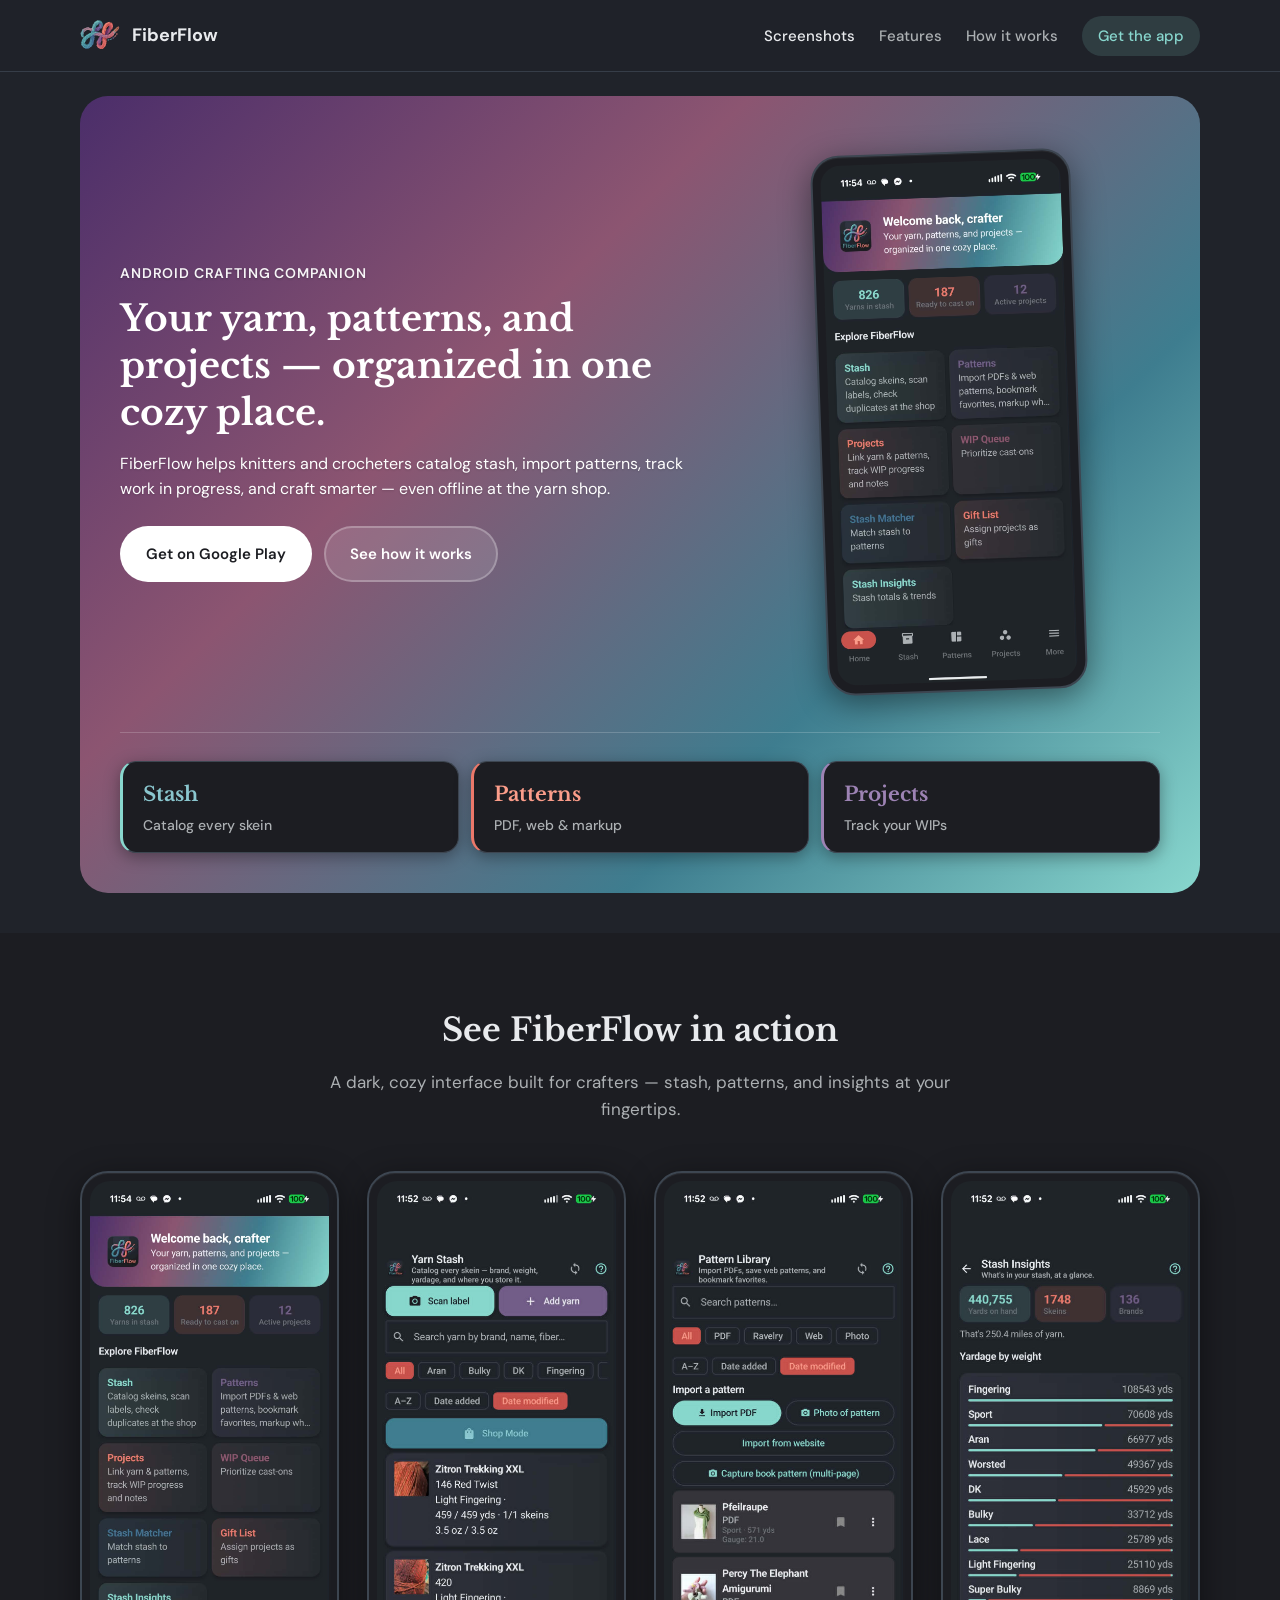
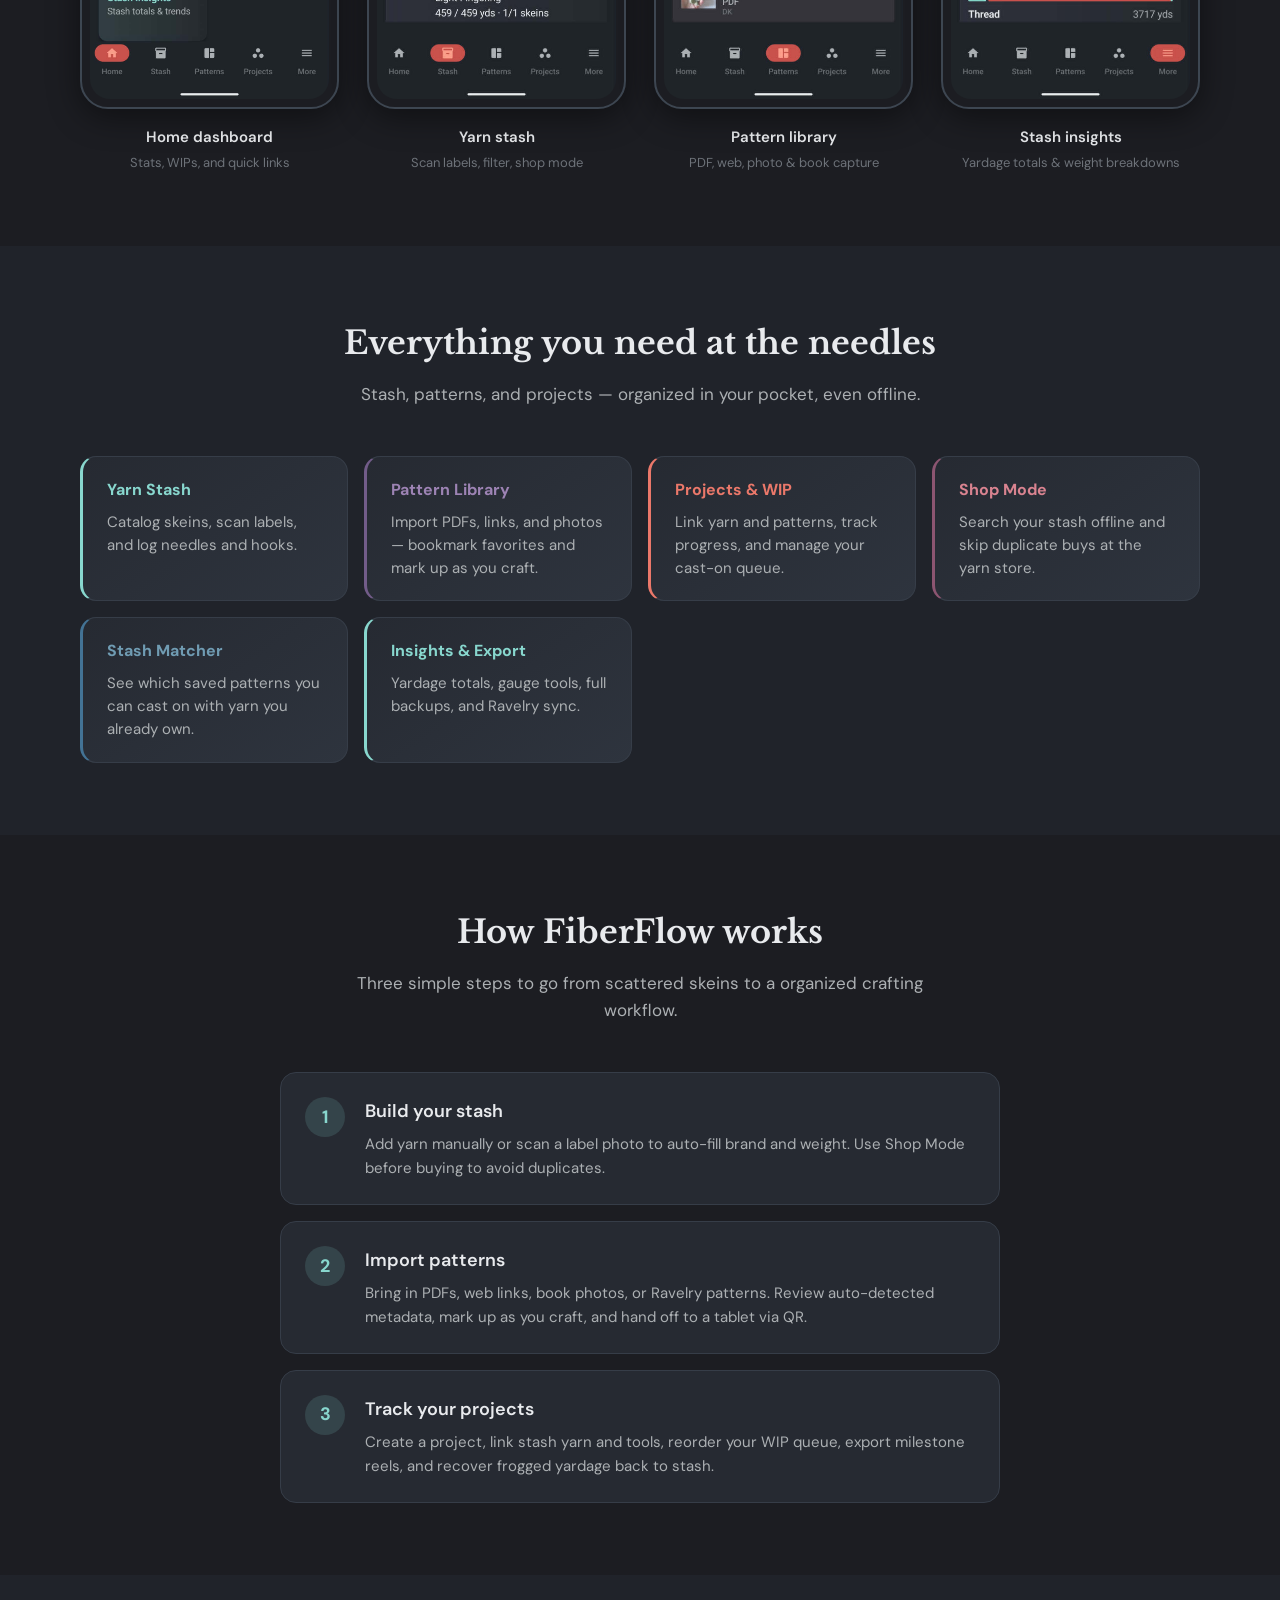
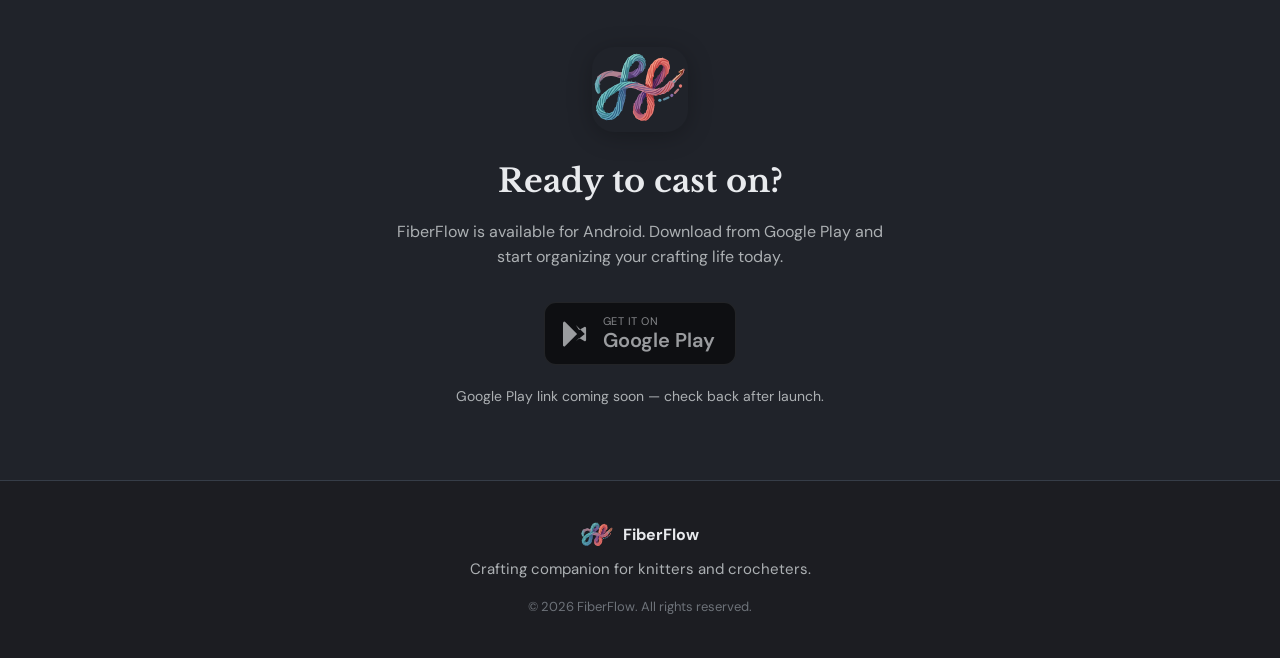
==== index.html @ be18457e "Simplify features section to six concise cards" ====
<!DOCTYPE html>
<html lang="en">
<head>
  <meta charset="UTF-8">
  <meta name="viewport" content="width=device-width, initial-scale=1.0">
  <meta name="description" content="FiberFlow — your Android crafting companion for knitters and crocheters. Organize yarn stash, patterns, and projects in one cozy place.">
  <title>FiberFlow — Crafting Companion for Knitters &amp; Crocheters</title>
  <link rel="icon" type="image/svg+xml" href="assets/FiberFlow-Icon.svg">
  <link rel="preconnect" href="https://fonts.googleapis.com">
  <link rel="preconnect" href="https://fonts.gstatic.com" crossorigin>
  <link href="https://fonts.googleapis.com/css2?family=DM+Sans:ital,opsz,wght@0,9..40,400;0,9..40,500;0,9..40,600;0,9..40,700;1,9..40,400&family=Libre+Baskerville:ital,wght@0,400;0,700;1,400&display=swap" rel="stylesheet">
  <link rel="stylesheet" href="css/styles.css">
  <link rel="stylesheet" href="css/showcase.css">
</head>
<body>
  <a class="skip-link" href="#main">Skip to content</a>

  <header class="site-header" id="top">
    <div class="container header-inner">
      <a class="brand" href="#top" aria-label="FiberFlow home">
        <img src="assets/FiberFlow-Icon.svg" alt="" width="40" height="40" class="brand-icon">
        <span class="brand-name">FiberFlow</span>
      </a>
      <button class="nav-toggle" type="button" aria-expanded="false" aria-controls="site-nav" aria-label="Open menu">
        <span></span>
        <span></span>
        <span></span>
      </button>
      <nav class="site-nav" id="site-nav" aria-label="Primary">
        <a href="#showcase">Screenshots</a>
        <a href="#features">Features</a>
        <a href="#how-it-works">How it works</a>
        <a href="#download" class="nav-cta">Get the app</a>
      </nav>
    </div>
  </header>

  <main id="main">
    <section class="hero-block" aria-label="Introduction">
      <div class="hero">
        <div class="hero-grid">
          <div class="hero-copy">
            <p class="hero-eyebrow">Android crafting companion</p>
            <h1>Your yarn, patterns, and projects — organized in one cozy place.</h1>
            <p class="hero-lead">
              FiberFlow helps knitters and crocheters catalog stash, import patterns, track work in progress,
              and craft smarter — even offline at the yarn shop.
            </p>
            <div class="hero-actions">
              <a href="#download" class="btn btn-primary">Get on Google Play</a>
              <a href="#how-it-works" class="btn btn-ghost">See how it works</a>
            </div>
          </div>
          <div class="hero-phone" aria-hidden="true">
            <figure class="phone-mockup">
              <div class="phone-bezel">
                <img src="assets/screenshots/home.jpg" alt="" width="260" height="563">
              </div>
            </figure>
          </div>
        </div>

        <div class="hero-stats">
          <div class="stats-grid">
            <div class="stat-chip stat-teal">
              <span class="stat-value">Stash</span>
              <span class="stat-label">Catalog every skein</span>
            </div>
            <div class="stat-chip stat-coral">
              <span class="stat-value">Patterns</span>
              <span class="stat-label">PDF, web &amp; markup</span>
            </div>
            <div class="stat-chip stat-plum">
              <span class="stat-value">Projects</span>
              <span class="stat-label">Track your WIPs</span>
            </div>
          </div>
        </div>
      </div>
    </section>

    <section class="section section-alt" id="showcase">
      <div class="container">
        <header class="section-header">
          <h2>See FiberFlow in action</h2>
          <p>A dark, cozy interface built for crafters — stash, patterns, and insights at your fingertips.</p>
        </header>

        <div class="showcase-grid">
          <figure class="phone-mockup">
            <div class="phone-bezel">
              <img src="assets/screenshots/home.jpg" alt="FiberFlow home screen with stash stats and explore tiles" width="240" height="520" loading="lazy">
            </div>
            <figcaption>
              Home dashboard
              <span class="phone-caption-detail">Stats, WIPs, and quick links</span>
            </figcaption>
          </figure>
          <figure class="phone-mockup">
            <div class="phone-bezel">
              <img src="assets/screenshots/stash.jpg" alt="Yarn stash screen with label scan and shop mode" width="240" height="520" loading="lazy">
            </div>
            <figcaption>
              Yarn stash
              <span class="phone-caption-detail">Scan labels, filter, shop mode</span>
            </figcaption>
          </figure>
          <figure class="phone-mockup">
            <div class="phone-bezel">
              <img src="assets/screenshots/patterns.jpg" alt="Pattern library with PDF import and bookmarks" width="240" height="520" loading="lazy">
            </div>
            <figcaption>
              Pattern library
              <span class="phone-caption-detail">PDF, web, photo &amp; book capture</span>
            </figcaption>
          </figure>
          <figure class="phone-mockup">
            <div class="phone-bezel">
              <img src="assets/screenshots/insights.jpg" alt="Stash insights showing yardage totals and breakdowns" width="240" height="520" loading="lazy">
            </div>
            <figcaption>
              Stash insights
              <span class="phone-caption-detail">Yardage totals &amp; weight breakdowns</span>
            </figcaption>
          </figure>
        </div>
      </div>
    </section>

    <section class="section" id="features">
      <div class="container">
        <header class="section-header">
          <h2>Everything you need at the needles</h2>
          <p>Stash, patterns, and projects — organized in your pocket, even offline.</p>
        </header>

        <div class="feature-grid">
          <article class="feature-card accent-teal">
            <h3>Yarn Stash</h3>
            <p>Catalog skeins, scan labels, and log needles and hooks.</p>
          </article>
          <article class="feature-card accent-plum">
            <h3>Pattern Library</h3>
            <p>Import PDFs, links, and photos — bookmark favorites and mark up as you craft.</p>
          </article>
          <article class="feature-card accent-coral">
            <h3>Projects &amp; WIP</h3>
            <p>Link yarn and patterns, track progress, and manage your cast-on queue.</p>
          </article>
          <article class="feature-card accent-rose">
            <h3>Shop Mode</h3>
            <p>Search your stash offline and skip duplicate buys at the yarn store.</p>
          </article>
          <article class="feature-card accent-blue">
            <h3>Stash Matcher</h3>
            <p>See which saved patterns you can cast on with yarn you already own.</p>
          </article>
          <article class="feature-card accent-teal">
            <h3>Insights &amp; Export</h3>
            <p>Yardage totals, gauge tools, full backups, and Ravelry sync.</p>
          </article>
        </div>
      </div>
    </section>

    <section class="section section-alt" id="how-it-works">
      <div class="container">
        <header class="section-header">
          <h2>How FiberFlow works</h2>
          <p>Three simple steps to go from scattered skeins to a organized crafting workflow.</p>
        </header>

        <ol class="steps-list">
          <li class="step-card">
            <span class="step-number">1</span>
            <div>
              <h3>Build your stash</h3>
              <p>Add yarn manually or scan a label photo to auto-fill brand and weight. Use Shop Mode before buying to avoid duplicates.</p>
            </div>
          </li>
          <li class="step-card">
            <span class="step-number">2</span>
            <div>
              <h3>Import patterns</h3>
              <p>Bring in PDFs, web links, book photos, or Ravelry patterns. Review auto-detected metadata, mark up as you craft, and hand off to a tablet via QR.</p>
            </div>
          </li>
          <li class="step-card">
            <span class="step-number">3</span>
            <div>
              <h3>Track your projects</h3>
              <p>Create a project, link stash yarn and tools, reorder your WIP queue, export milestone reels, and recover frogged yardage back to stash.</p>
            </div>
          </li>
        </ol>
      </div>
    </section>

    <section class="section download-section" id="download">
      <div class="container download-inner">
        <img src="assets/FiberFlow-Icon.svg" alt="" width="96" height="96" class="download-icon">
        <h2>Ready to cast on?</h2>
        <p>FiberFlow is available for Android. Download from Google Play and start organizing your crafting life today.</p>
        <a
          href="#"
          class="play-badge play-badge--placeholder"
          id="play-store-link"
          aria-disabled="true"
          title="Google Play link coming soon"
        >
          <svg class="play-icon" viewBox="0 0 24 24" aria-hidden="true" width="28" height="28">
            <path fill="currentColor" d="M3.609 1.814L13.792 12 3.61 22.186a1.003 1.003 0 0 1-1.387.29 1 1 0 0 1-.223-.168 1 1 0 0 1-.293-.728V2.71a1 1 0 0 1 .293-.728 1 1 0 0 1 1.61-.168z"/>
            <path fill="currentColor" d="M15.5 8.5l4.5-2.6a1 1 0 0 1 1.5.866v10.468a1 1 0 0 1-1.5.866l-4.5-2.6-2.792 2.792L20.39 12l-7.682-7.682L15.5 8.5z"/>
          </svg>
          <span class="play-badge-text">
            <span class="play-badge-label">Get it on</span>
            <span class="play-badge-store">Google Play</span>
          </span>
        </a>
        <p class="download-note" id="play-store-note">Google Play link coming soon — check back after launch.</p>
      </div>
    </section>
  </main>

  <footer class="site-footer">
    <div class="container footer-inner">
      <div class="footer-brand">
        <img src="assets/FiberFlow-Icon.svg" alt="" width="32" height="32">
        <span>FiberFlow</span>
      </div>
      <p class="footer-tagline">Crafting companion for knitters and crocheters.</p>
      <p class="footer-copy">&copy; <span id="year"></span> FiberFlow. All rights reserved.</p>
    </div>
  </footer>

  <script src="js/main.js"></script>
</body>
</html>
---- css/styles.css ----
/* FiberFlow palette — matches app/src/main/java/com/fiberflow/app/ui/theme/Color.kt */
:root {
  --ink-deep: #1c1d22;
  --ink-surface: #20232a;
  --ink-card: #262a32;
  --ink-elevated: #2e343e;
  --ink-border: #3d4651;
  --outline-variant: #363d48;

  --brand-coral: #eb786a;
  --brand-coral-light: #fb9d8a;
  --brand-coral-dark: #c9504c;

  --brand-teal: #88d7ce;
  --brand-teal-light: #8ac6ce;
  --brand-teal-dark: #3e7d8f;
  --brand-teal-deep: #559dac;

  --brand-plum: #4b2e6a;
  --brand-plum-mid: #725c89;
  --brand-plum-light: #9d83b4;

  --brand-rose: #8c5571;
  --brand-rose-light: #d98390;

  --brand-blue: #437395;
  --brand-blue-light: #709cb3;

  --text-primary: #e8eaed;
  --text-secondary: #acb0b3;
  --text-muted: #6d7279;

  --gradient-hero: linear-gradient(
    135deg,
    var(--brand-plum) 0%,
    var(--brand-rose) 35%,
    var(--brand-teal-dark) 70%,
    var(--brand-teal) 100%
  );

  --radius-sm: 12px;
  --radius-md: 16px;
  --radius-lg: 28px;

  --shadow-card: 0 4px 24px rgba(0, 0, 0, 0.25);
  --header-height: 72px;

  --font-serif: "Libre Baskerville", Georgia, "Times New Roman", serif;
  --font-sans: "DM Sans", system-ui, -apple-system, sans-serif;
}

*,
*::before,
*::after {
  box-sizing: border-box;
}

html {
  scroll-behavior: smooth;
}

body {
  margin: 0;
  font-family: var(--font-sans);
  font-size: 16px;
  line-height: 1.6;
  color: var(--text-primary);
  background: var(--ink-surface);
  -webkit-font-smoothing: antialiased;
}

img {
  max-width: 100%;
  height: auto;
  display: block;
}

a {
  color: var(--brand-teal);
  text-decoration: none;
}

a:hover {
  color: var(--brand-teal-light);
}

.container {
  width: min(1120px, calc(100% - 2rem));
  margin-inline: auto;
}

.skip-link {
  position: absolute;
  top: -100%;
  left: 1rem;
  z-index: 1000;
  padding: 0.75rem 1rem;
  background: var(--brand-teal);
  color: var(--ink-deep);
  border-radius: var(--radius-sm);
  font-weight: 600;
}

.skip-link:focus {
  top: 1rem;
}

/* Header */
.site-header {
  position: sticky;
  top: 0;
  z-index: 100;
  height: var(--header-height);
  background: rgba(32, 35, 42, 0.92);
  backdrop-filter: blur(12px);
  border-bottom: 1px solid var(--outline-variant);
}

.header-inner {
  display: flex;
  align-items: center;
  justify-content: space-between;
  height: 100%;
}

.brand {
  display: flex;
  align-items: center;
  gap: 0.75rem;
  color: var(--text-primary);
  font-weight: 700;
  font-size: 1.125rem;
}

.brand:hover {
  color: var(--text-primary);
}

.brand-icon {
  border-radius: 10px;
}

.site-nav {
  display: flex;
  align-items: center;
  gap: 1.5rem;
}

.site-nav a {
  color: var(--text-secondary);
  font-size: 0.9375rem;
  font-weight: 500;
  transition: color 0.2s;
}

.site-nav a:hover {
  color: var(--text-primary);
}

.nav-cta {
  padding: 0.5rem 1rem;
  border-radius: 999px;
  background: rgba(136, 215, 206, 0.15);
  color: var(--brand-teal) !important;
}

.nav-cta:hover {
  background: rgba(136, 215, 206, 0.25);
  color: var(--brand-teal-light) !important;
}

.nav-toggle {
  display: none;
  flex-direction: column;
  justify-content: center;
  gap: 5px;
  width: 44px;
  height: 44px;
  padding: 0;
  border: none;
  border-radius: var(--radius-sm);
  background: var(--ink-card);
  cursor: pointer;
}

.nav-toggle span {
  display: block;
  width: 22px;
  height: 2px;
  margin-inline: auto;
  background: var(--text-primary);
  border-radius: 1px;
  transition: transform 0.2s, opacity 0.2s;
}

.nav-toggle[aria-expanded="true"] span:nth-child(1) {
  transform: translateY(7px) rotate(45deg);
}

.nav-toggle[aria-expanded="true"] span:nth-child(2) {
  opacity: 0;
}

.nav-toggle[aria-expanded="true"] span:nth-child(3) {
  transform: translateY(-7px) rotate(-45deg);
}

/* Hero */
.hero-block {
  padding: 1.5rem 1rem 2.5rem;
}

.hero {
  max-width: 1120px;
  margin-inline: auto;
  background: var(--gradient-hero);
  border-radius: var(--radius-lg);
  padding: clamp(2rem, 5vw, 3.5rem) clamp(1.5rem, 4vw, 2.5rem) clamp(1.75rem, 4vw, 2.5rem);
  display: flex;
  flex-direction: column;
  gap: clamp(1.75rem, 4vw, 2.5rem);
}

.hero-grid {
  display: grid;
  grid-template-columns: minmax(0, 1.15fr) minmax(0, 0.85fr);
  gap: clamp(1.5rem, 4vw, 3rem);
  align-items: center;
}

.hero-eyebrow {
  margin: 0 0 0.75rem;
  font-size: 0.875rem;
  font-weight: 600;
  letter-spacing: 0.06em;
  text-transform: uppercase;
  color: rgba(255, 255, 255, 0.95);
  text-shadow: 0 1px 2px rgba(28, 29, 34, 0.35);
}

.hero h1 {
  margin: 0 0 0.875rem;
  font-family: var(--font-serif);
  font-size: clamp(1.625rem, 3.2vw, 2.25rem);
  font-weight: 700;
  line-height: 1.3;
  color: #fff;
  max-width: 22ch;
}

.hero-lead {
  margin: 0 0 1.5rem;
  font-size: 1rem;
  line-height: 1.6;
  color: #fff;
  max-width: 36rem;
  text-shadow: 0 1px 2px rgba(28, 29, 34, 0.2);
}

.hero-actions {
  display: flex;
  flex-wrap: wrap;
  gap: 0.75rem;
}

.btn {
  display: inline-flex;
  align-items: center;
  justify-content: center;
  padding: 0.875rem 1.5rem;
  border-radius: 999px;
  font-family: var(--font-sans);
  font-size: 0.9375rem;
  font-weight: 600;
  border: 2px solid transparent;
  cursor: pointer;
  transition: background 0.2s, color 0.2s, border-color 0.2s, transform 0.15s;
}

.btn:hover {
  transform: translateY(-1px);
}

.btn-primary {
  background: #fff;
  color: var(--ink-deep);
  border-color: transparent;
}

.btn-primary:hover {
  background: rgba(255, 255, 255, 0.92);
  color: var(--ink-deep);
}

.btn-ghost {
  background: rgba(255, 255, 255, 0.12);
  color: #fff;
  border-color: rgba(255, 255, 255, 0.25);
}

.btn-ghost:hover {
  background: rgba(255, 255, 255, 0.2);
  color: #fff;
}

.hero-art,
.hero-phone {
  display: flex;
  justify-content: center;
  align-items: center;
  padding-inline: 0.5rem;
}

.hero-logo {
  width: min(100%, 280px);
  filter: drop-shadow(0 12px 32px rgba(0, 0, 0, 0.3));
}

/* Hero stats */
.hero-stats {
  padding-top: clamp(1.25rem, 3vw, 1.75rem);
  border-top: 1px solid rgba(255, 255, 255, 0.18);
}

.stats-grid {
  display: grid;
  grid-template-columns: repeat(3, 1fr);
  gap: 0.75rem;
}

.stat-chip {
  padding: 1rem 1.25rem;
  border-radius: var(--radius-md);
  background: var(--ink-deep);
  border: 1px solid var(--ink-border);
  box-shadow: 0 4px 16px rgba(0, 0, 0, 0.35);
}

.stat-value {
  display: block;
  font-family: var(--font-serif);
  font-size: 1.25rem;
  font-weight: 700;
  margin-bottom: 0.25rem;
}

.stat-label {
  display: block;
  font-size: 0.875rem;
  font-weight: 500;
  color: var(--text-secondary);
}

.stat-teal {
  border-left: 3px solid var(--brand-teal);
}

.stat-teal .stat-value {
  color: var(--brand-teal-light);
}

.stat-coral {
  border-left: 3px solid var(--brand-coral);
}

.stat-coral .stat-value {
  color: var(--brand-coral-light);
}

.stat-plum {
  border-left: 3px solid var(--brand-plum-light);
}

.stat-plum .stat-value {
  color: var(--brand-plum-light);
}

/* Sections */
.section {
  padding: 4.5rem 0;
}

.section-alt {
  background: var(--ink-deep);
}

.section-header {
  text-align: center;
  max-width: 640px;
  margin: 0 auto 3rem;
}

.section-header h2 {
  margin: 0 0 0.75rem;
  font-family: var(--font-serif);
  font-size: clamp(1.5rem, 3vw, 2rem);
  font-weight: 700;
}

.section-header p {
  margin: 0;
  color: var(--text-secondary);
  font-size: 1.0625rem;
}

/* Feature cards */
.feature-grid {
  display: grid;
  grid-template-columns: repeat(auto-fill, minmax(260px, 1fr));
  gap: 1rem;
}

.feature-card {
  padding: 1.25rem 1.5rem;
  border-radius: var(--radius-md);
  background: linear-gradient(145deg, var(--ink-card), var(--ink-elevated));
  border: 1px solid var(--outline-variant);
  transition: border-color 0.2s, transform 0.2s;
}

.feature-card:hover {
  transform: translateY(-2px);
}

.feature-card h3 {
  margin: 0 0 0.5rem;
  font-size: 1rem;
  font-weight: 700;
}

.feature-card p {
  margin: 0;
  font-size: 0.9375rem;
  line-height: 1.55;
  color: var(--text-secondary);
}

.accent-teal {
  border-left: 3px solid var(--brand-teal);
}

.accent-teal h3 {
  color: var(--brand-teal);
}

.accent-plum {
  border-left: 3px solid var(--brand-plum-mid);
}

.accent-plum h3 {
  color: var(--brand-plum-light);
}

.accent-coral {
  border-left: 3px solid var(--brand-coral);
}

.accent-coral h3 {
  color: var(--brand-coral);
}

.accent-rose {
  border-left: 3px solid var(--brand-rose);
}

.accent-rose h3 {
  color: var(--brand-rose-light);
}

.accent-blue {
  border-left: 3px solid var(--brand-blue);
}

.accent-blue h3 {
  color: var(--brand-blue-light);
}

/* Steps */
.steps-list {
  list-style: none;
  margin: 0;
  padding: 0;
  display: grid;
  gap: 1rem;
  max-width: 720px;
  margin-inline: auto;
}

.step-card {
  display: flex;
  gap: 1.25rem;
  align-items: flex-start;
  padding: 1.5rem;
  border-radius: var(--radius-md);
  background: var(--ink-card);
  border: 1px solid var(--outline-variant);
}

.step-number {
  flex-shrink: 0;
  width: 2.5rem;
  height: 2.5rem;
  display: flex;
  align-items: center;
  justify-content: center;
  border-radius: 50%;
  background: rgba(136, 215, 206, 0.15);
  color: var(--brand-teal);
  font-weight: 700;
  font-size: 1.125rem;
}

.step-card h3 {
  margin: 0 0 0.375rem;
  font-size: 1.125rem;
  font-weight: 600;
}

.step-card p {
  margin: 0;
  color: var(--text-secondary);
  font-size: 0.9375rem;
}

/* Download */
.download-section {
  text-align: center;
}

.download-inner {
  max-width: 520px;
}

.download-icon {
  margin: 0 auto 1.5rem;
  border-radius: 22px;
  box-shadow: var(--shadow-card);
}

.download-section h2 {
  margin: 0 0 0.75rem;
  font-family: var(--font-serif);
  font-size: clamp(1.5rem, 3vw, 2rem);
}

.download-section > .container > p,
.download-inner > p:not(.download-note) {
  margin: 0 0 2rem;
  color: var(--text-secondary);
}

.play-badge {
  display: inline-flex;
  align-items: center;
  gap: 0.875rem;
  padding: 0.75rem 1.25rem 0.75rem 1rem;
  border-radius: var(--radius-sm);
  background: #000;
  color: #fff;
  border: 1px solid rgba(255, 255, 255, 0.15);
  transition: opacity 0.2s, transform 0.15s;
}

.play-badge:not(.play-badge--placeholder):hover {
  transform: translateY(-1px);
  color: #fff;
}

.play-badge--placeholder {
  opacity: 0.55;
  cursor: not-allowed;
  pointer-events: none;
}

.play-badge-text {
  display: flex;
  flex-direction: column;
  align-items: flex-start;
  line-height: 1.2;
}

.play-badge-label {
  font-size: 0.6875rem;
  text-transform: uppercase;
  letter-spacing: 0.04em;
  opacity: 0.85;
}

.play-badge-store {
  font-size: 1.25rem;
  font-weight: 600;
}

.download-note {
  margin: 1.25rem 0 0 !important;
  font-size: 0.875rem;
  color: var(--text-muted);
}

.download-note.is-live {
  color: var(--brand-teal);
}

/* Footer */
.site-footer {
  padding: 2.5rem 0;
  border-top: 1px solid var(--outline-variant);
  background: var(--ink-deep);
}

.footer-inner {
  text-align: center;
}

.footer-brand {
  display: inline-flex;
  align-items: center;
  gap: 0.625rem;
  font-weight: 700;
  margin-bottom: 0.5rem;
}

.footer-brand img {
  border-radius: 8px;
}

.footer-tagline {
  margin: 0 0 1rem;
  color: var(--text-secondary);
  font-size: 0.9375rem;
}

.footer-copy {
  margin: 0;
  font-size: 0.8125rem;
  color: var(--text-muted);
}

/* Responsive */
@media (max-width: 860px) {
  .hero-block {
    padding: 1rem 1rem 2rem;
  }

  .hero {
    border-radius: var(--radius-md);
  }

  .hero-grid {
    grid-template-columns: 1fr;
    text-align: center;
  }

  .hero h1 {
    max-width: none;
    margin-inline: auto;
  }

  .hero-lead {
    margin-inline: auto;
  }

  .hero-actions {
    justify-content: center;
  }

  .hero-art,
  .hero-phone {
    order: -1;
    margin-bottom: 0.5rem;
  }

  .hero-logo {
    width: min(220px, 72%);
    margin-inline: auto;
  }
}

@media (max-width: 720px) {
  .nav-toggle {
    display: flex;
  }

  .site-nav {
    position: fixed;
    top: var(--header-height);
    left: 0;
    right: 0;
    flex-direction: column;
    align-items: stretch;
    gap: 0;
    padding: 1rem;
    background: var(--ink-card);
    border-bottom: 1px solid var(--outline-variant);
    transform: translateY(-120%);
    opacity: 0;
    visibility: hidden;
    transition: transform 0.25s, opacity 0.25s, visibility 0.25s;
  }

  .site-nav.is-open {
    transform: translateY(0);
    opacity: 1;
    visibility: visible;
  }

  .site-nav a {
    padding: 0.875rem 1rem;
    border-radius: var(--radius-sm);
  }

  .site-nav a:hover {
    background: var(--ink-elevated);
  }

  .stats-grid {
    grid-template-columns: 1fr;
  }

  .section {
    padding: 3rem 0;
  }
}

@media (prefers-reduced-motion: reduce) {
  html {
    scroll-behavior: auto;
  }

  *,
  *::before,
  *::after {
    transition: none !important;
  }
}
---- css/showcase.css ----
/* App screenshot showcase — phone mockups */

.showcase-grid {
  display: grid;
  grid-template-columns: repeat(4, 1fr);
  gap: clamp(1rem, 2.5vw, 1.75rem);
  align-items: end;
}

.phone-mockup {
  margin: 0;
  text-align: center;
}

.phone-bezel {
  position: relative;
  padding: 0.5rem;
  border-radius: 28px;
  background: var(--ink-deep);
  border: 2px solid var(--ink-border);
  box-shadow:
    0 8px 32px rgba(0, 0, 0, 0.45),
    inset 0 1px 0 rgba(255, 255, 255, 0.06);
}

.phone-bezel img {
  width: 100%;
  border-radius: 20px;
  aspect-ratio: 9 / 19.5;
  object-fit: cover;
  object-position: top center;
}

.phone-mockup figcaption {
  margin-top: 1rem;
  font-size: 0.9375rem;
  font-weight: 600;
  color: var(--text-primary);
}

.phone-mockup .phone-caption-detail {
  display: block;
  margin-top: 0.25rem;
  font-size: 0.8125rem;
  font-weight: 400;
  color: var(--text-muted);
}

/* Hero phone preview */
.hero-phone {
  display: flex;
  justify-content: center;
  align-items: center;
}

.hero-phone .phone-bezel {
  max-width: 260px;
  transform: rotate(-2deg);
  transition: transform 0.25s;
}

.hero-phone .phone-bezel:hover {
  transform: rotate(0deg) translateY(-4px);
}

@media (max-width: 860px) {
  .hero-phone .phone-bezel {
    max-width: 220px;
    transform: none;
  }

  .showcase-grid {
    grid-template-columns: repeat(2, 1fr);
  }
}

@media (max-width: 480px) {
  .showcase-grid {
    grid-template-columns: 1fr;
    max-width: 280px;
    margin-inline: auto;
  }
}

@media (prefers-reduced-motion: reduce) {
  .hero-phone .phone-bezel {
    transition: none;
  }

  .hero-phone .phone-bezel:hover {
    transform: none;
  }
}
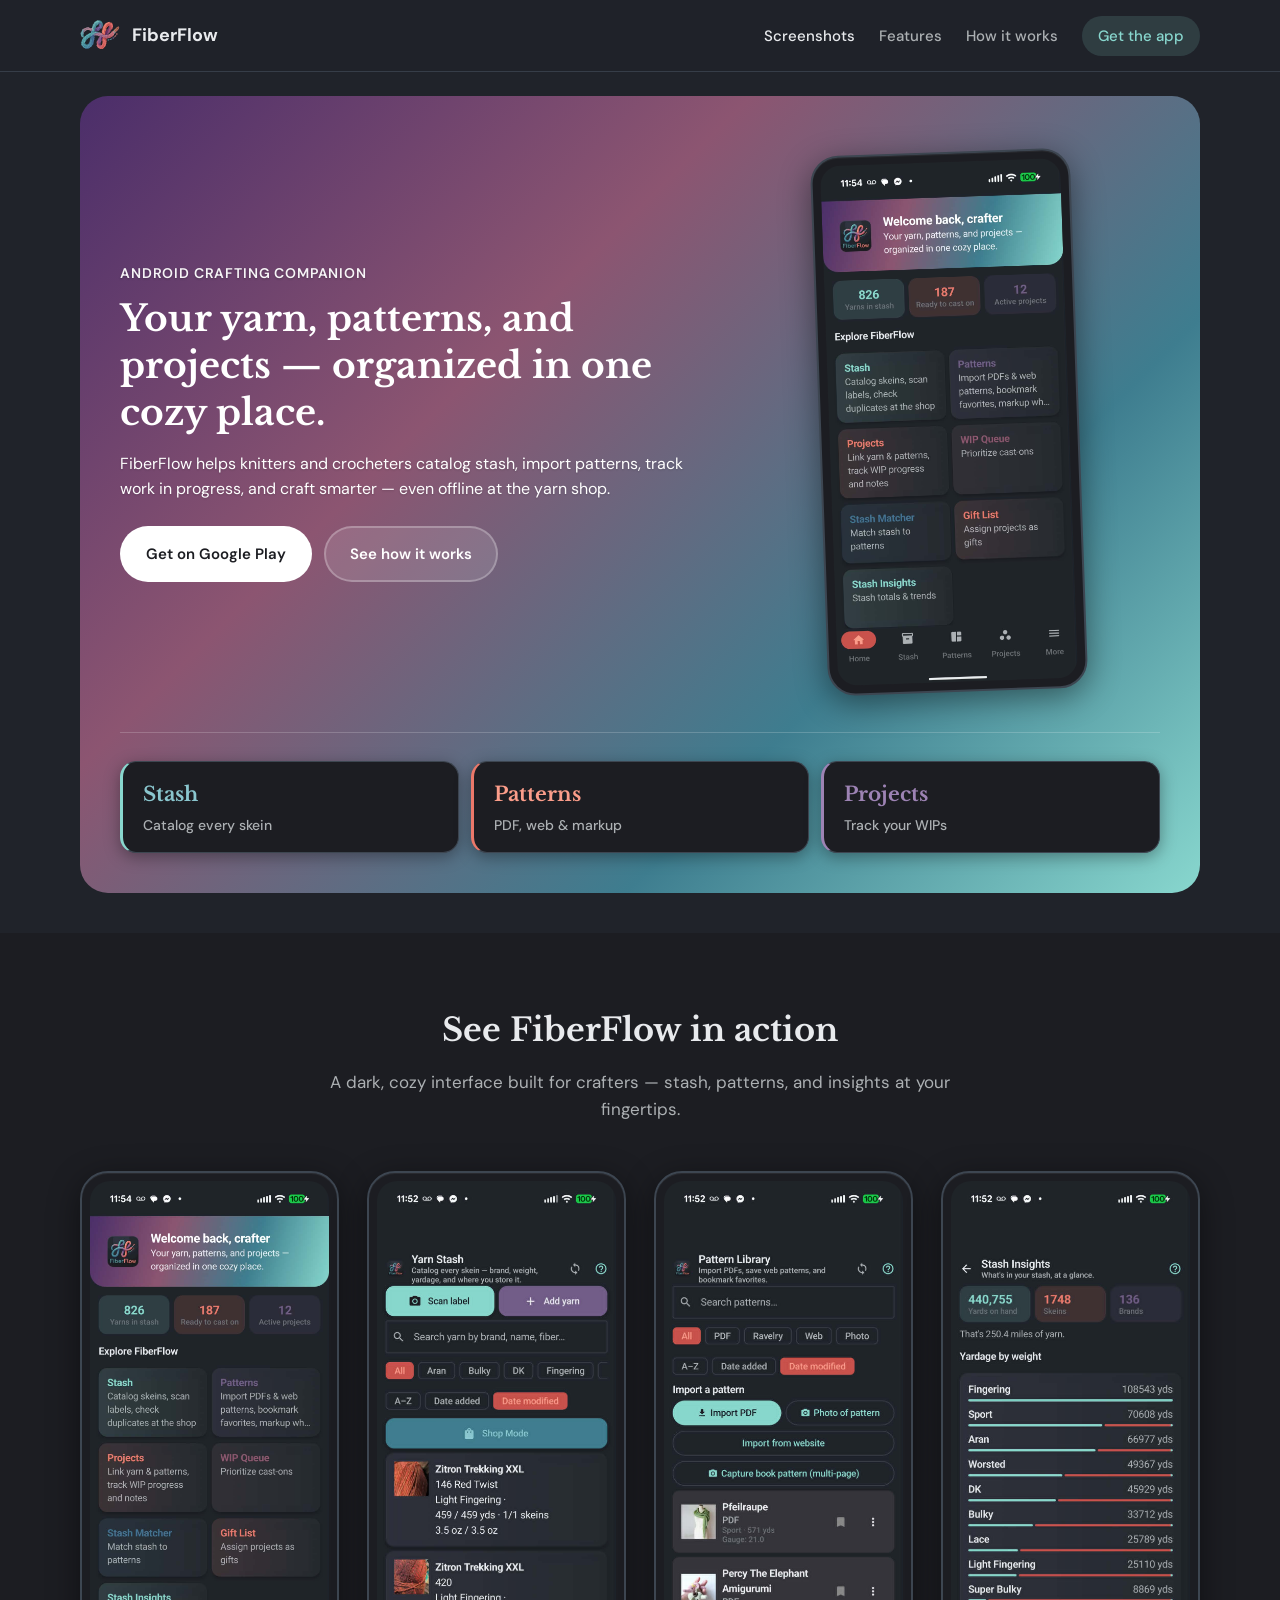
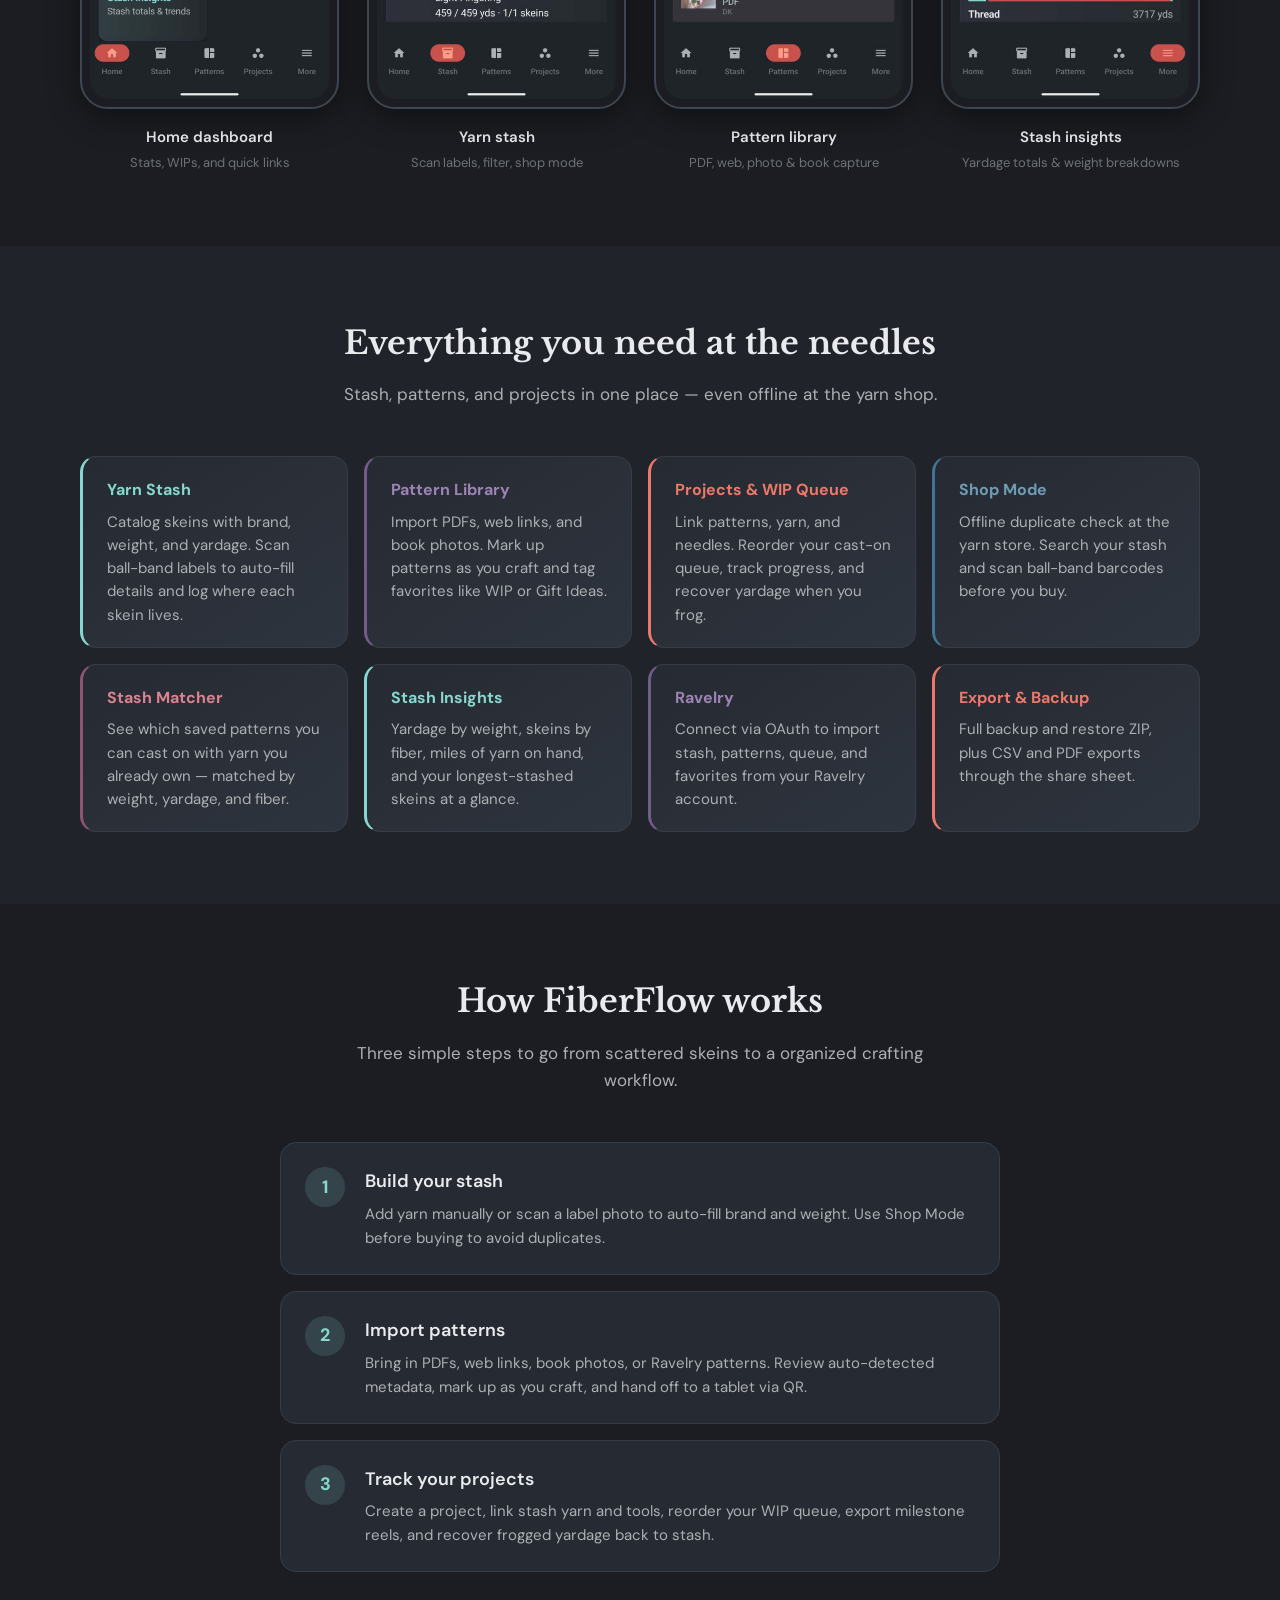
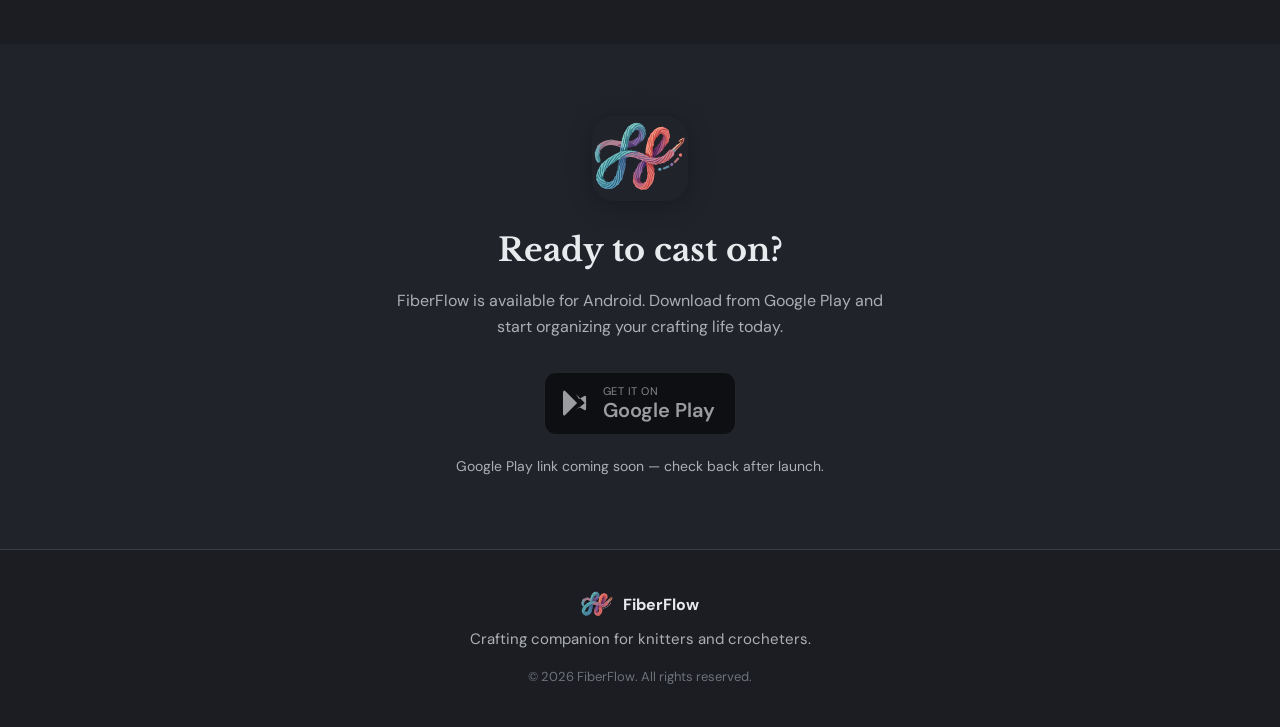
==== commit 6f87fe45: "Add files via upload" ====
--- a/index.html
+++ b/index.html
@@ -1,238 +1,246 @@
-<!DOCTYPE html>
-<html lang="en">
-<head>
-  <meta charset="UTF-8">
-  <meta name="viewport" content="width=device-width, initial-scale=1.0">
-  <meta name="description" content="FiberFlow — your Android crafting companion for knitters and crocheters. Organize yarn stash, patterns, and projects in one cozy place.">
-  <title>FiberFlow — Crafting Companion for Knitters &amp; Crocheters</title>
-  <link rel="icon" type="image/svg+xml" href="assets/FiberFlow-Icon.svg">
-  <link rel="preconnect" href="https://fonts.googleapis.com">
-  <link rel="preconnect" href="https://fonts.gstatic.com" crossorigin>
-  <link href="https://fonts.googleapis.com/css2?family=DM+Sans:ital,opsz,wght@0,9..40,400;0,9..40,500;0,9..40,600;0,9..40,700;1,9..40,400&family=Libre+Baskerville:ital,wght@0,400;0,700;1,400&display=swap" rel="stylesheet">
-  <link rel="stylesheet" href="css/styles.css">
-  <link rel="stylesheet" href="css/showcase.css">
-</head>
-<body>
-  <a class="skip-link" href="#main">Skip to content</a>
-
-  <header class="site-header" id="top">
-    <div class="container header-inner">
-      <a class="brand" href="#top" aria-label="FiberFlow home">
-        <img src="assets/FiberFlow-Icon.svg" alt="" width="40" height="40" class="brand-icon">
-        <span class="brand-name">FiberFlow</span>
-      </a>
-      <button class="nav-toggle" type="button" aria-expanded="false" aria-controls="site-nav" aria-label="Open menu">
-        <span></span>
-        <span></span>
-        <span></span>
-      </button>
-      <nav class="site-nav" id="site-nav" aria-label="Primary">
-        <a href="#showcase">Screenshots</a>
-        <a href="#features">Features</a>
-        <a href="#how-it-works">How it works</a>
-        <a href="#download" class="nav-cta">Get the app</a>
-      </nav>
-    </div>
-  </header>
-
-  <main id="main">
-    <section class="hero-block" aria-label="Introduction">
-      <div class="hero">
-        <div class="hero-grid">
-          <div class="hero-copy">
-            <p class="hero-eyebrow">Android crafting companion</p>
-            <h1>Your yarn, patterns, and projects — organized in one cozy place.</h1>
-            <p class="hero-lead">
-              FiberFlow helps knitters and crocheters catalog stash, import patterns, track work in progress,
-              and craft smarter — even offline at the yarn shop.
-            </p>
-            <div class="hero-actions">
-              <a href="#download" class="btn btn-primary">Get on Google Play</a>
-              <a href="#how-it-works" class="btn btn-ghost">See how it works</a>
-            </div>
-          </div>
-          <div class="hero-phone" aria-hidden="true">
-            <figure class="phone-mockup">
-              <div class="phone-bezel">
-                <img src="assets/screenshots/home.jpg" alt="" width="260" height="563">
-              </div>
-            </figure>
-          </div>
-        </div>
-
-        <div class="hero-stats">
-          <div class="stats-grid">
-            <div class="stat-chip stat-teal">
-              <span class="stat-value">Stash</span>
-              <span class="stat-label">Catalog every skein</span>
-            </div>
-            <div class="stat-chip stat-coral">
-              <span class="stat-value">Patterns</span>
-              <span class="stat-label">PDF, web &amp; markup</span>
-            </div>
-            <div class="stat-chip stat-plum">
-              <span class="stat-value">Projects</span>
-              <span class="stat-label">Track your WIPs</span>
-            </div>
-          </div>
-        </div>
-      </div>
-    </section>
-
-    <section class="section section-alt" id="showcase">
-      <div class="container">
-        <header class="section-header">
-          <h2>See FiberFlow in action</h2>
-          <p>A dark, cozy interface built for crafters — stash, patterns, and insights at your fingertips.</p>
-        </header>
-
-        <div class="showcase-grid">
-          <figure class="phone-mockup">
-            <div class="phone-bezel">
-              <img src="assets/screenshots/home.jpg" alt="FiberFlow home screen with stash stats and explore tiles" width="240" height="520" loading="lazy">
-            </div>
-            <figcaption>
-              Home dashboard
-              <span class="phone-caption-detail">Stats, WIPs, and quick links</span>
-            </figcaption>
-          </figure>
-          <figure class="phone-mockup">
-            <div class="phone-bezel">
-              <img src="assets/screenshots/stash.jpg" alt="Yarn stash screen with label scan and shop mode" width="240" height="520" loading="lazy">
-            </div>
-            <figcaption>
-              Yarn stash
-              <span class="phone-caption-detail">Scan labels, filter, shop mode</span>
-            </figcaption>
-          </figure>
-          <figure class="phone-mockup">
-            <div class="phone-bezel">
-              <img src="assets/screenshots/patterns.jpg" alt="Pattern library with PDF import and bookmarks" width="240" height="520" loading="lazy">
-            </div>
-            <figcaption>
-              Pattern library
-              <span class="phone-caption-detail">PDF, web, photo &amp; book capture</span>
-            </figcaption>
-          </figure>
-          <figure class="phone-mockup">
-            <div class="phone-bezel">
-              <img src="assets/screenshots/insights.jpg" alt="Stash insights showing yardage totals and breakdowns" width="240" height="520" loading="lazy">
-            </div>
-            <figcaption>
-              Stash insights
-              <span class="phone-caption-detail">Yardage totals &amp; weight breakdowns</span>
-            </figcaption>
-          </figure>
-        </div>
-      </div>
-    </section>
-
-    <section class="section" id="features">
-      <div class="container">
-        <header class="section-header">
-          <h2>Everything you need at the needles</h2>
-          <p>Stash, patterns, and projects — organized in your pocket, even offline.</p>
-        </header>
-
-        <div class="feature-grid">
-          <article class="feature-card accent-teal">
-            <h3>Yarn Stash</h3>
-            <p>Catalog skeins, scan labels, and log needles and hooks.</p>
-          </article>
-          <article class="feature-card accent-plum">
-            <h3>Pattern Library</h3>
-            <p>Import PDFs, links, and photos — bookmark favorites and mark up as you craft.</p>
-          </article>
-          <article class="feature-card accent-coral">
-            <h3>Projects &amp; WIP</h3>
-            <p>Link yarn and patterns, track progress, and manage your cast-on queue.</p>
-          </article>
-          <article class="feature-card accent-rose">
-            <h3>Shop Mode</h3>
-            <p>Search your stash offline and skip duplicate buys at the yarn store.</p>
-          </article>
-          <article class="feature-card accent-blue">
-            <h3>Stash Matcher</h3>
-            <p>See which saved patterns you can cast on with yarn you already own.</p>
-          </article>
-          <article class="feature-card accent-teal">
-            <h3>Insights &amp; Export</h3>
-            <p>Yardage totals, gauge tools, full backups, and Ravelry sync.</p>
-          </article>
-        </div>
-      </div>
-    </section>
-
-    <section class="section section-alt" id="how-it-works">
-      <div class="container">
-        <header class="section-header">
-          <h2>How FiberFlow works</h2>
-          <p>Three simple steps to go from scattered skeins to a organized crafting workflow.</p>
-        </header>
-
-        <ol class="steps-list">
-          <li class="step-card">
-            <span class="step-number">1</span>
-            <div>
-              <h3>Build your stash</h3>
-              <p>Add yarn manually or scan a label photo to auto-fill brand and weight. Use Shop Mode before buying to avoid duplicates.</p>
-            </div>
-          </li>
-          <li class="step-card">
-            <span class="step-number">2</span>
-            <div>
-              <h3>Import patterns</h3>
-              <p>Bring in PDFs, web links, book photos, or Ravelry patterns. Review auto-detected metadata, mark up as you craft, and hand off to a tablet via QR.</p>
-            </div>
-          </li>
-          <li class="step-card">
-            <span class="step-number">3</span>
-            <div>
-              <h3>Track your projects</h3>
-              <p>Create a project, link stash yarn and tools, reorder your WIP queue, export milestone reels, and recover frogged yardage back to stash.</p>
-            </div>
-          </li>
-        </ol>
-      </div>
-    </section>
-
-    <section class="section download-section" id="download">
-      <div class="container download-inner">
-        <img src="assets/FiberFlow-Icon.svg" alt="" width="96" height="96" class="download-icon">
-        <h2>Ready to cast on?</h2>
-        <p>FiberFlow is available for Android. Download from Google Play and start organizing your crafting life today.</p>
-        <a
-          href="#"
-          class="play-badge play-badge--placeholder"
-          id="play-store-link"
-          aria-disabled="true"
-          title="Google Play link coming soon"
-        >
-          <svg class="play-icon" viewBox="0 0 24 24" aria-hidden="true" width="28" height="28">
-            <path fill="currentColor" d="M3.609 1.814L13.792 12 3.61 22.186a1.003 1.003 0 0 1-1.387.29 1 1 0 0 1-.223-.168 1 1 0 0 1-.293-.728V2.71a1 1 0 0 1 .293-.728 1 1 0 0 1 1.61-.168z"/>
-            <path fill="currentColor" d="M15.5 8.5l4.5-2.6a1 1 0 0 1 1.5.866v10.468a1 1 0 0 1-1.5.866l-4.5-2.6-2.792 2.792L20.39 12l-7.682-7.682L15.5 8.5z"/>
-          </svg>
-          <span class="play-badge-text">
-            <span class="play-badge-label">Get it on</span>
-            <span class="play-badge-store">Google Play</span>
-          </span>
-        </a>
-        <p class="download-note" id="play-store-note">Google Play link coming soon — check back after launch.</p>
-      </div>
-    </section>
-  </main>
-
-  <footer class="site-footer">
-    <div class="container footer-inner">
-      <div class="footer-brand">
-        <img src="assets/FiberFlow-Icon.svg" alt="" width="32" height="32">
-        <span>FiberFlow</span>
-      </div>
-      <p class="footer-tagline">Crafting companion for knitters and crocheters.</p>
-      <p class="footer-copy">&copy; <span id="year"></span> FiberFlow. All rights reserved.</p>
-    </div>
-  </footer>
-
-  <script src="js/main.js"></script>
-</body>
-</html>
+<!DOCTYPE html>
+<html lang="en">
+<head>
+  <meta charset="UTF-8">
+  <meta name="viewport" content="width=device-width, initial-scale=1.0">
+  <meta name="description" content="FiberFlow — your Android crafting companion for knitters and crocheters. Organize yarn stash, patterns, and projects in one cozy place.">
+  <title>FiberFlow — Crafting Companion for Knitters &amp; Crocheters</title>
+  <link rel="icon" type="image/svg+xml" href="assets/FiberFlow-Icon.svg">
+  <link rel="preconnect" href="https://fonts.googleapis.com">
+  <link rel="preconnect" href="https://fonts.gstatic.com" crossorigin>
+  <link href="https://fonts.googleapis.com/css2?family=DM+Sans:ital,opsz,wght@0,9..40,400;0,9..40,500;0,9..40,600;0,9..40,700;1,9..40,400&family=Libre+Baskerville:ital,wght@0,400;0,700;1,400&display=swap" rel="stylesheet">
+  <link rel="stylesheet" href="css/styles.css">
+  <link rel="stylesheet" href="css/showcase.css">
+</head>
+<body>
+  <a class="skip-link" href="#main">Skip to content</a>
+
+  <header class="site-header" id="top">
+    <div class="container header-inner">
+      <a class="brand" href="#top" aria-label="FiberFlow home">
+        <img src="assets/FiberFlow-Icon.svg" alt="" width="40" height="40" class="brand-icon">
+        <span class="brand-name">FiberFlow</span>
+      </a>
+      <button class="nav-toggle" type="button" aria-expanded="false" aria-controls="site-nav" aria-label="Open menu">
+        <span></span>
+        <span></span>
+        <span></span>
+      </button>
+      <nav class="site-nav" id="site-nav" aria-label="Primary">
+        <a href="#showcase">Screenshots</a>
+        <a href="#features">Features</a>
+        <a href="#how-it-works">How it works</a>
+        <a href="#download" class="nav-cta">Get the app</a>
+      </nav>
+    </div>
+  </header>
+
+  <main id="main">
+    <section class="hero-block" aria-label="Introduction">
+      <div class="hero">
+        <div class="hero-grid">
+          <div class="hero-copy">
+            <p class="hero-eyebrow">Android crafting companion</p>
+            <h1>Your yarn, patterns, and projects — organized in one cozy place.</h1>
+            <p class="hero-lead">
+              FiberFlow helps knitters and crocheters catalog stash, import patterns, track work in progress,
+              and craft smarter — even offline at the yarn shop.
+            </p>
+            <div class="hero-actions">
+              <a href="#download" class="btn btn-primary">Get on Google Play</a>
+              <a href="#how-it-works" class="btn btn-ghost">See how it works</a>
+            </div>
+          </div>
+          <div class="hero-phone" aria-hidden="true">
+            <figure class="phone-mockup">
+              <div class="phone-bezel">
+                <img src="assets/screenshots/home.jpg" alt="" width="260" height="563">
+              </div>
+            </figure>
+          </div>
+        </div>
+
+        <div class="hero-stats">
+          <div class="stats-grid">
+            <div class="stat-chip stat-teal">
+              <span class="stat-value">Stash</span>
+              <span class="stat-label">Catalog every skein</span>
+            </div>
+            <div class="stat-chip stat-coral">
+              <span class="stat-value">Patterns</span>
+              <span class="stat-label">PDF, web &amp; markup</span>
+            </div>
+            <div class="stat-chip stat-plum">
+              <span class="stat-value">Projects</span>
+              <span class="stat-label">Track your WIPs</span>
+            </div>
+          </div>
+        </div>
+      </div>
+    </section>
+
+    <section class="section section-alt" id="showcase">
+      <div class="container">
+        <header class="section-header">
+          <h2>See FiberFlow in action</h2>
+          <p>A dark, cozy interface built for crafters — stash, patterns, and insights at your fingertips.</p>
+        </header>
+
+        <div class="showcase-grid">
+          <figure class="phone-mockup">
+            <div class="phone-bezel">
+              <img src="assets/screenshots/home.jpg" alt="FiberFlow home screen with stash stats and explore tiles" width="240" height="520" loading="lazy">
+            </div>
+            <figcaption>
+              Home dashboard
+              <span class="phone-caption-detail">Stats, WIPs, and quick links</span>
+            </figcaption>
+          </figure>
+          <figure class="phone-mockup">
+            <div class="phone-bezel">
+              <img src="assets/screenshots/stash.jpg" alt="Yarn stash screen with label scan and shop mode" width="240" height="520" loading="lazy">
+            </div>
+            <figcaption>
+              Yarn stash
+              <span class="phone-caption-detail">Scan labels, filter, shop mode</span>
+            </figcaption>
+          </figure>
+          <figure class="phone-mockup">
+            <div class="phone-bezel">
+              <img src="assets/screenshots/patterns.jpg" alt="Pattern library with PDF import and bookmarks" width="240" height="520" loading="lazy">
+            </div>
+            <figcaption>
+              Pattern library
+              <span class="phone-caption-detail">PDF, web, photo &amp; book capture</span>
+            </figcaption>
+          </figure>
+          <figure class="phone-mockup">
+            <div class="phone-bezel">
+              <img src="assets/screenshots/insights.jpg" alt="Stash insights showing yardage totals and breakdowns" width="240" height="520" loading="lazy">
+            </div>
+            <figcaption>
+              Stash insights
+              <span class="phone-caption-detail">Yardage totals &amp; weight breakdowns</span>
+            </figcaption>
+          </figure>
+        </div>
+      </div>
+    </section>
+
+    <section class="section" id="features">
+      <div class="container">
+        <header class="section-header">
+          <h2>Everything you need at the needles</h2>
+          <p>Stash, patterns, and projects in one place — even offline at the yarn shop.</p>
+        </header>
+
+        <div class="feature-grid">
+          <article class="feature-card accent-teal">
+            <h3>Yarn Stash</h3>
+            <p>Catalog skeins with brand, weight, and yardage. Scan ball-band labels to auto-fill details and log where each skein lives.</p>
+          </article>
+          <article class="feature-card accent-plum">
+            <h3>Pattern Library</h3>
+            <p>Import PDFs, web links, and book photos. Mark up patterns as you craft and tag favorites like WIP or Gift Ideas.</p>
+          </article>
+          <article class="feature-card accent-coral">
+            <h3>Projects &amp; WIP Queue</h3>
+            <p>Link patterns, yarn, and needles. Reorder your cast-on queue, track progress, and recover yardage when you frog.</p>
+          </article>
+          <article class="feature-card accent-blue">
+            <h3>Shop Mode</h3>
+            <p>Offline duplicate check at the yarn store. Search your stash and scan ball-band barcodes before you buy.</p>
+          </article>
+          <article class="feature-card accent-rose">
+            <h3>Stash Matcher</h3>
+            <p>See which saved patterns you can cast on with yarn you already own — matched by weight, yardage, and fiber.</p>
+          </article>
+          <article class="feature-card accent-teal">
+            <h3>Stash Insights</h3>
+            <p>Yardage by weight, skeins by fiber, miles of yarn on hand, and your longest-stashed skeins at a glance.</p>
+          </article>
+          <article class="feature-card accent-plum">
+            <h3>Ravelry</h3>
+            <p>Connect via OAuth to import stash, patterns, queue, and favorites from your Ravelry account.</p>
+          </article>
+          <article class="feature-card accent-coral">
+            <h3>Export &amp; Backup</h3>
+            <p>Full backup and restore ZIP, plus CSV and PDF exports through the share sheet.</p>
+          </article>
+        </div>
+      </div>
+    </section>
+
+    <section class="section section-alt" id="how-it-works">
+      <div class="container">
+        <header class="section-header">
+          <h2>How FiberFlow works</h2>
+          <p>Three simple steps to go from scattered skeins to a organized crafting workflow.</p>
+        </header>
+
+        <ol class="steps-list">
+          <li class="step-card">
+            <span class="step-number">1</span>
+            <div>
+              <h3>Build your stash</h3>
+              <p>Add yarn manually or scan a label photo to auto-fill brand and weight. Use Shop Mode before buying to avoid duplicates.</p>
+            </div>
+          </li>
+          <li class="step-card">
+            <span class="step-number">2</span>
+            <div>
+              <h3>Import patterns</h3>
+              <p>Bring in PDFs, web links, book photos, or Ravelry patterns. Review auto-detected metadata, mark up as you craft, and hand off to a tablet via QR.</p>
+            </div>
+          </li>
+          <li class="step-card">
+            <span class="step-number">3</span>
+            <div>
+              <h3>Track your projects</h3>
+              <p>Create a project, link stash yarn and tools, reorder your WIP queue, export milestone reels, and recover frogged yardage back to stash.</p>
+            </div>
+          </li>
+        </ol>
+      </div>
+    </section>
+
+    <section class="section download-section" id="download">
+      <div class="container download-inner">
+        <img src="assets/FiberFlow-Icon.svg" alt="" width="96" height="96" class="download-icon">
+        <h2>Ready to cast on?</h2>
+        <p>FiberFlow is available for Android. Download from Google Play and start organizing your crafting life today.</p>
+        <a
+          href="#"
+          class="play-badge play-badge--placeholder"
+          id="play-store-link"
+          aria-disabled="true"
+          title="Google Play link coming soon"
+        >
+          <svg class="play-icon" viewBox="0 0 24 24" aria-hidden="true" width="28" height="28">
+            <path fill="currentColor" d="M3.609 1.814L13.792 12 3.61 22.186a1.003 1.003 0 0 1-1.387.29 1 1 0 0 1-.223-.168 1 1 0 0 1-.293-.728V2.71a1 1 0 0 1 .293-.728 1 1 0 0 1 1.61-.168z"/>
+            <path fill="currentColor" d="M15.5 8.5l4.5-2.6a1 1 0 0 1 1.5.866v10.468a1 1 0 0 1-1.5.866l-4.5-2.6-2.792 2.792L20.39 12l-7.682-7.682L15.5 8.5z"/>
+          </svg>
+          <span class="play-badge-text">
+            <span class="play-badge-label">Get it on</span>
+            <span class="play-badge-store">Google Play</span>
+          </span>
+        </a>
+        <p class="download-note" id="play-store-note">Google Play link coming soon — check back after launch.</p>
+      </div>
+    </section>
+  </main>
+
+  <footer class="site-footer">
+    <div class="container footer-inner">
+      <div class="footer-brand">
+        <img src="assets/FiberFlow-Icon.svg" alt="" width="32" height="32">
+        <span>FiberFlow</span>
+      </div>
+      <p class="footer-tagline">Crafting companion for knitters and crocheters.</p>
+      <p class="footer-copy">&copy; <span id="year"></span> FiberFlow. All rights reserved.</p>
+    </div>
+  </footer>
+
+  <script src="js/main.js"></script>
+</body>
+</html>
--- a/css/styles.css
+++ b/css/styles.css
@@ -1,735 +1,735 @@
-/* FiberFlow palette — matches app/src/main/java/com/fiberflow/app/ui/theme/Color.kt */
-:root {
-  --ink-deep: #1c1d22;
-  --ink-surface: #20232a;
-  --ink-card: #262a32;
-  --ink-elevated: #2e343e;
-  --ink-border: #3d4651;
-  --outline-variant: #363d48;
-
-  --brand-coral: #eb786a;
-  --brand-coral-light: #fb9d8a;
-  --brand-coral-dark: #c9504c;
-
-  --brand-teal: #88d7ce;
-  --brand-teal-light: #8ac6ce;
-  --brand-teal-dark: #3e7d8f;
-  --brand-teal-deep: #559dac;
-
-  --brand-plum: #4b2e6a;
-  --brand-plum-mid: #725c89;
-  --brand-plum-light: #9d83b4;
-
-  --brand-rose: #8c5571;
-  --brand-rose-light: #d98390;
-
-  --brand-blue: #437395;
-  --brand-blue-light: #709cb3;
-
-  --text-primary: #e8eaed;
-  --text-secondary: #acb0b3;
-  --text-muted: #6d7279;
-
-  --gradient-hero: linear-gradient(
-    135deg,
-    var(--brand-plum) 0%,
-    var(--brand-rose) 35%,
-    var(--brand-teal-dark) 70%,
-    var(--brand-teal) 100%
-  );
-
-  --radius-sm: 12px;
-  --radius-md: 16px;
-  --radius-lg: 28px;
-
-  --shadow-card: 0 4px 24px rgba(0, 0, 0, 0.25);
-  --header-height: 72px;
-
-  --font-serif: "Libre Baskerville", Georgia, "Times New Roman", serif;
-  --font-sans: "DM Sans", system-ui, -apple-system, sans-serif;
-}
-
-*,
-*::before,
-*::after {
-  box-sizing: border-box;
-}
-
-html {
-  scroll-behavior: smooth;
-}
-
-body {
-  margin: 0;
-  font-family: var(--font-sans);
-  font-size: 16px;
-  line-height: 1.6;
-  color: var(--text-primary);
-  background: var(--ink-surface);
-  -webkit-font-smoothing: antialiased;
-}
-
-img {
-  max-width: 100%;
-  height: auto;
-  display: block;
-}
-
-a {
-  color: var(--brand-teal);
-  text-decoration: none;
-}
-
-a:hover {
-  color: var(--brand-teal-light);
-}
-
-.container {
-  width: min(1120px, calc(100% - 2rem));
-  margin-inline: auto;
-}
-
-.skip-link {
-  position: absolute;
-  top: -100%;
-  left: 1rem;
-  z-index: 1000;
-  padding: 0.75rem 1rem;
-  background: var(--brand-teal);
-  color: var(--ink-deep);
-  border-radius: var(--radius-sm);
-  font-weight: 600;
-}
-
-.skip-link:focus {
-  top: 1rem;
-}
-
-/* Header */
-.site-header {
-  position: sticky;
-  top: 0;
-  z-index: 100;
-  height: var(--header-height);
-  background: rgba(32, 35, 42, 0.92);
-  backdrop-filter: blur(12px);
-  border-bottom: 1px solid var(--outline-variant);
-}
-
-.header-inner {
-  display: flex;
-  align-items: center;
-  justify-content: space-between;
-  height: 100%;
-}
-
-.brand {
-  display: flex;
-  align-items: center;
-  gap: 0.75rem;
-  color: var(--text-primary);
-  font-weight: 700;
-  font-size: 1.125rem;
-}
-
-.brand:hover {
-  color: var(--text-primary);
-}
-
-.brand-icon {
-  border-radius: 10px;
-}
-
-.site-nav {
-  display: flex;
-  align-items: center;
-  gap: 1.5rem;
-}
-
-.site-nav a {
-  color: var(--text-secondary);
-  font-size: 0.9375rem;
-  font-weight: 500;
-  transition: color 0.2s;
-}
-
-.site-nav a:hover {
-  color: var(--text-primary);
-}
-
-.nav-cta {
-  padding: 0.5rem 1rem;
-  border-radius: 999px;
-  background: rgba(136, 215, 206, 0.15);
-  color: var(--brand-teal) !important;
-}
-
-.nav-cta:hover {
-  background: rgba(136, 215, 206, 0.25);
-  color: var(--brand-teal-light) !important;
-}
-
-.nav-toggle {
-  display: none;
-  flex-direction: column;
-  justify-content: center;
-  gap: 5px;
-  width: 44px;
-  height: 44px;
-  padding: 0;
-  border: none;
-  border-radius: var(--radius-sm);
-  background: var(--ink-card);
-  cursor: pointer;
-}
-
-.nav-toggle span {
-  display: block;
-  width: 22px;
-  height: 2px;
-  margin-inline: auto;
-  background: var(--text-primary);
-  border-radius: 1px;
-  transition: transform 0.2s, opacity 0.2s;
-}
-
-.nav-toggle[aria-expanded="true"] span:nth-child(1) {
-  transform: translateY(7px) rotate(45deg);
-}
-
-.nav-toggle[aria-expanded="true"] span:nth-child(2) {
-  opacity: 0;
-}
-
-.nav-toggle[aria-expanded="true"] span:nth-child(3) {
-  transform: translateY(-7px) rotate(-45deg);
-}
-
-/* Hero */
-.hero-block {
-  padding: 1.5rem 1rem 2.5rem;
-}
-
-.hero {
-  max-width: 1120px;
-  margin-inline: auto;
-  background: var(--gradient-hero);
-  border-radius: var(--radius-lg);
-  padding: clamp(2rem, 5vw, 3.5rem) clamp(1.5rem, 4vw, 2.5rem) clamp(1.75rem, 4vw, 2.5rem);
-  display: flex;
-  flex-direction: column;
-  gap: clamp(1.75rem, 4vw, 2.5rem);
-}
-
-.hero-grid {
-  display: grid;
-  grid-template-columns: minmax(0, 1.15fr) minmax(0, 0.85fr);
-  gap: clamp(1.5rem, 4vw, 3rem);
-  align-items: center;
-}
-
-.hero-eyebrow {
-  margin: 0 0 0.75rem;
-  font-size: 0.875rem;
-  font-weight: 600;
-  letter-spacing: 0.06em;
-  text-transform: uppercase;
-  color: rgba(255, 255, 255, 0.95);
-  text-shadow: 0 1px 2px rgba(28, 29, 34, 0.35);
-}
-
-.hero h1 {
-  margin: 0 0 0.875rem;
-  font-family: var(--font-serif);
-  font-size: clamp(1.625rem, 3.2vw, 2.25rem);
-  font-weight: 700;
-  line-height: 1.3;
-  color: #fff;
-  max-width: 22ch;
-}
-
-.hero-lead {
-  margin: 0 0 1.5rem;
-  font-size: 1rem;
-  line-height: 1.6;
-  color: #fff;
-  max-width: 36rem;
-  text-shadow: 0 1px 2px rgba(28, 29, 34, 0.2);
-}
-
-.hero-actions {
-  display: flex;
-  flex-wrap: wrap;
-  gap: 0.75rem;
-}
-
-.btn {
-  display: inline-flex;
-  align-items: center;
-  justify-content: center;
-  padding: 0.875rem 1.5rem;
-  border-radius: 999px;
-  font-family: var(--font-sans);
-  font-size: 0.9375rem;
-  font-weight: 600;
-  border: 2px solid transparent;
-  cursor: pointer;
-  transition: background 0.2s, color 0.2s, border-color 0.2s, transform 0.15s;
-}
-
-.btn:hover {
-  transform: translateY(-1px);
-}
-
-.btn-primary {
-  background: #fff;
-  color: var(--ink-deep);
-  border-color: transparent;
-}
-
-.btn-primary:hover {
-  background: rgba(255, 255, 255, 0.92);
-  color: var(--ink-deep);
-}
-
-.btn-ghost {
-  background: rgba(255, 255, 255, 0.12);
-  color: #fff;
-  border-color: rgba(255, 255, 255, 0.25);
-}
-
-.btn-ghost:hover {
-  background: rgba(255, 255, 255, 0.2);
-  color: #fff;
-}
-
-.hero-art,
-.hero-phone {
-  display: flex;
-  justify-content: center;
-  align-items: center;
-  padding-inline: 0.5rem;
-}
-
-.hero-logo {
-  width: min(100%, 280px);
-  filter: drop-shadow(0 12px 32px rgba(0, 0, 0, 0.3));
-}
-
-/* Hero stats */
-.hero-stats {
-  padding-top: clamp(1.25rem, 3vw, 1.75rem);
-  border-top: 1px solid rgba(255, 255, 255, 0.18);
-}
-
-.stats-grid {
-  display: grid;
-  grid-template-columns: repeat(3, 1fr);
-  gap: 0.75rem;
-}
-
-.stat-chip {
-  padding: 1rem 1.25rem;
-  border-radius: var(--radius-md);
-  background: var(--ink-deep);
-  border: 1px solid var(--ink-border);
-  box-shadow: 0 4px 16px rgba(0, 0, 0, 0.35);
-}
-
-.stat-value {
-  display: block;
-  font-family: var(--font-serif);
-  font-size: 1.25rem;
-  font-weight: 700;
-  margin-bottom: 0.25rem;
-}
-
-.stat-label {
-  display: block;
-  font-size: 0.875rem;
-  font-weight: 500;
-  color: var(--text-secondary);
-}
-
-.stat-teal {
-  border-left: 3px solid var(--brand-teal);
-}
-
-.stat-teal .stat-value {
-  color: var(--brand-teal-light);
-}
-
-.stat-coral {
-  border-left: 3px solid var(--brand-coral);
-}
-
-.stat-coral .stat-value {
-  color: var(--brand-coral-light);
-}
-
-.stat-plum {
-  border-left: 3px solid var(--brand-plum-light);
-}
-
-.stat-plum .stat-value {
-  color: var(--brand-plum-light);
-}
-
-/* Sections */
-.section {
-  padding: 4.5rem 0;
-}
-
-.section-alt {
-  background: var(--ink-deep);
-}
-
-.section-header {
-  text-align: center;
-  max-width: 640px;
-  margin: 0 auto 3rem;
-}
-
-.section-header h2 {
-  margin: 0 0 0.75rem;
-  font-family: var(--font-serif);
-  font-size: clamp(1.5rem, 3vw, 2rem);
-  font-weight: 700;
-}
-
-.section-header p {
-  margin: 0;
-  color: var(--text-secondary);
-  font-size: 1.0625rem;
-}
-
-/* Feature cards */
-.feature-grid {
-  display: grid;
-  grid-template-columns: repeat(auto-fill, minmax(260px, 1fr));
-  gap: 1rem;
-}
-
-.feature-card {
-  padding: 1.25rem 1.5rem;
-  border-radius: var(--radius-md);
-  background: linear-gradient(145deg, var(--ink-card), var(--ink-elevated));
-  border: 1px solid var(--outline-variant);
-  transition: border-color 0.2s, transform 0.2s;
-}
-
-.feature-card:hover {
-  transform: translateY(-2px);
-}
-
-.feature-card h3 {
-  margin: 0 0 0.5rem;
-  font-size: 1rem;
-  font-weight: 700;
-}
-
-.feature-card p {
-  margin: 0;
-  font-size: 0.9375rem;
-  line-height: 1.55;
-  color: var(--text-secondary);
-}
-
-.accent-teal {
-  border-left: 3px solid var(--brand-teal);
-}
-
-.accent-teal h3 {
-  color: var(--brand-teal);
-}
-
-.accent-plum {
-  border-left: 3px solid var(--brand-plum-mid);
-}
-
-.accent-plum h3 {
-  color: var(--brand-plum-light);
-}
-
-.accent-coral {
-  border-left: 3px solid var(--brand-coral);
-}
-
-.accent-coral h3 {
-  color: var(--brand-coral);
-}
-
-.accent-rose {
-  border-left: 3px solid var(--brand-rose);
-}
-
-.accent-rose h3 {
-  color: var(--brand-rose-light);
-}
-
-.accent-blue {
-  border-left: 3px solid var(--brand-blue);
-}
-
-.accent-blue h3 {
-  color: var(--brand-blue-light);
-}
-
-/* Steps */
-.steps-list {
-  list-style: none;
-  margin: 0;
-  padding: 0;
-  display: grid;
-  gap: 1rem;
-  max-width: 720px;
-  margin-inline: auto;
-}
-
-.step-card {
-  display: flex;
-  gap: 1.25rem;
-  align-items: flex-start;
-  padding: 1.5rem;
-  border-radius: var(--radius-md);
-  background: var(--ink-card);
-  border: 1px solid var(--outline-variant);
-}
-
-.step-number {
-  flex-shrink: 0;
-  width: 2.5rem;
-  height: 2.5rem;
-  display: flex;
-  align-items: center;
-  justify-content: center;
-  border-radius: 50%;
-  background: rgba(136, 215, 206, 0.15);
-  color: var(--brand-teal);
-  font-weight: 700;
-  font-size: 1.125rem;
-}
-
-.step-card h3 {
-  margin: 0 0 0.375rem;
-  font-size: 1.125rem;
-  font-weight: 600;
-}
-
-.step-card p {
-  margin: 0;
-  color: var(--text-secondary);
-  font-size: 0.9375rem;
-}
-
-/* Download */
-.download-section {
-  text-align: center;
-}
-
-.download-inner {
-  max-width: 520px;
-}
-
-.download-icon {
-  margin: 0 auto 1.5rem;
-  border-radius: 22px;
-  box-shadow: var(--shadow-card);
-}
-
-.download-section h2 {
-  margin: 0 0 0.75rem;
-  font-family: var(--font-serif);
-  font-size: clamp(1.5rem, 3vw, 2rem);
-}
-
-.download-section > .container > p,
-.download-inner > p:not(.download-note) {
-  margin: 0 0 2rem;
-  color: var(--text-secondary);
-}
-
-.play-badge {
-  display: inline-flex;
-  align-items: center;
-  gap: 0.875rem;
-  padding: 0.75rem 1.25rem 0.75rem 1rem;
-  border-radius: var(--radius-sm);
-  background: #000;
-  color: #fff;
-  border: 1px solid rgba(255, 255, 255, 0.15);
-  transition: opacity 0.2s, transform 0.15s;
-}
-
-.play-badge:not(.play-badge--placeholder):hover {
-  transform: translateY(-1px);
-  color: #fff;
-}
-
-.play-badge--placeholder {
-  opacity: 0.55;
-  cursor: not-allowed;
-  pointer-events: none;
-}
-
-.play-badge-text {
-  display: flex;
-  flex-direction: column;
-  align-items: flex-start;
-  line-height: 1.2;
-}
-
-.play-badge-label {
-  font-size: 0.6875rem;
-  text-transform: uppercase;
-  letter-spacing: 0.04em;
-  opacity: 0.85;
-}
-
-.play-badge-store {
-  font-size: 1.25rem;
-  font-weight: 600;
-}
-
-.download-note {
-  margin: 1.25rem 0 0 !important;
-  font-size: 0.875rem;
-  color: var(--text-muted);
-}
-
-.download-note.is-live {
-  color: var(--brand-teal);
-}
-
-/* Footer */
-.site-footer {
-  padding: 2.5rem 0;
-  border-top: 1px solid var(--outline-variant);
-  background: var(--ink-deep);
-}
-
-.footer-inner {
-  text-align: center;
-}
-
-.footer-brand {
-  display: inline-flex;
-  align-items: center;
-  gap: 0.625rem;
-  font-weight: 700;
-  margin-bottom: 0.5rem;
-}
-
-.footer-brand img {
-  border-radius: 8px;
-}
-
-.footer-tagline {
-  margin: 0 0 1rem;
-  color: var(--text-secondary);
-  font-size: 0.9375rem;
-}
-
-.footer-copy {
-  margin: 0;
-  font-size: 0.8125rem;
-  color: var(--text-muted);
-}
-
-/* Responsive */
-@media (max-width: 860px) {
-  .hero-block {
-    padding: 1rem 1rem 2rem;
-  }
-
-  .hero {
-    border-radius: var(--radius-md);
-  }
-
-  .hero-grid {
-    grid-template-columns: 1fr;
-    text-align: center;
-  }
-
-  .hero h1 {
-    max-width: none;
-    margin-inline: auto;
-  }
-
-  .hero-lead {
-    margin-inline: auto;
-  }
-
-  .hero-actions {
-    justify-content: center;
-  }
-
-  .hero-art,
-  .hero-phone {
-    order: -1;
-    margin-bottom: 0.5rem;
-  }
-
-  .hero-logo {
-    width: min(220px, 72%);
-    margin-inline: auto;
-  }
-}
-
-@media (max-width: 720px) {
-  .nav-toggle {
-    display: flex;
-  }
-
-  .site-nav {
-    position: fixed;
-    top: var(--header-height);
-    left: 0;
-    right: 0;
-    flex-direction: column;
-    align-items: stretch;
-    gap: 0;
-    padding: 1rem;
-    background: var(--ink-card);
-    border-bottom: 1px solid var(--outline-variant);
-    transform: translateY(-120%);
-    opacity: 0;
-    visibility: hidden;
-    transition: transform 0.25s, opacity 0.25s, visibility 0.25s;
-  }
-
-  .site-nav.is-open {
-    transform: translateY(0);
-    opacity: 1;
-    visibility: visible;
-  }
-
-  .site-nav a {
-    padding: 0.875rem 1rem;
-    border-radius: var(--radius-sm);
-  }
-
-  .site-nav a:hover {
-    background: var(--ink-elevated);
-  }
-
-  .stats-grid {
-    grid-template-columns: 1fr;
-  }
-
-  .section {
-    padding: 3rem 0;
-  }
-}
-
-@media (prefers-reduced-motion: reduce) {
-  html {
-    scroll-behavior: auto;
-  }
-
-  *,
-  *::before,
-  *::after {
-    transition: none !important;
-  }
-}
+/* FiberFlow palette — matches app/src/main/java/com/fiberflow/app/ui/theme/Color.kt */
+:root {
+  --ink-deep: #1c1d22;
+  --ink-surface: #20232a;
+  --ink-card: #262a32;
+  --ink-elevated: #2e343e;
+  --ink-border: #3d4651;
+  --outline-variant: #363d48;
+
+  --brand-coral: #eb786a;
+  --brand-coral-light: #fb9d8a;
+  --brand-coral-dark: #c9504c;
+
+  --brand-teal: #88d7ce;
+  --brand-teal-light: #8ac6ce;
+  --brand-teal-dark: #3e7d8f;
+  --brand-teal-deep: #559dac;
+
+  --brand-plum: #4b2e6a;
+  --brand-plum-mid: #725c89;
+  --brand-plum-light: #9d83b4;
+
+  --brand-rose: #8c5571;
+  --brand-rose-light: #d98390;
+
+  --brand-blue: #437395;
+  --brand-blue-light: #709cb3;
+
+  --text-primary: #e8eaed;
+  --text-secondary: #acb0b3;
+  --text-muted: #6d7279;
+
+  --gradient-hero: linear-gradient(
+    135deg,
+    var(--brand-plum) 0%,
+    var(--brand-rose) 35%,
+    var(--brand-teal-dark) 70%,
+    var(--brand-teal) 100%
+  );
+
+  --radius-sm: 12px;
+  --radius-md: 16px;
+  --radius-lg: 28px;
+
+  --shadow-card: 0 4px 24px rgba(0, 0, 0, 0.25);
+  --header-height: 72px;
+
+  --font-serif: "Libre Baskerville", Georgia, "Times New Roman", serif;
+  --font-sans: "DM Sans", system-ui, -apple-system, sans-serif;
+}
+
+*,
+*::before,
+*::after {
+  box-sizing: border-box;
+}
+
+html {
+  scroll-behavior: smooth;
+}
+
+body {
+  margin: 0;
+  font-family: var(--font-sans);
+  font-size: 16px;
+  line-height: 1.6;
+  color: var(--text-primary);
+  background: var(--ink-surface);
+  -webkit-font-smoothing: antialiased;
+}
+
+img {
+  max-width: 100%;
+  height: auto;
+  display: block;
+}
+
+a {
+  color: var(--brand-teal);
+  text-decoration: none;
+}
+
+a:hover {
+  color: var(--brand-teal-light);
+}
+
+.container {
+  width: min(1120px, calc(100% - 2rem));
+  margin-inline: auto;
+}
+
+.skip-link {
+  position: absolute;
+  top: -100%;
+  left: 1rem;
+  z-index: 1000;
+  padding: 0.75rem 1rem;
+  background: var(--brand-teal);
+  color: var(--ink-deep);
+  border-radius: var(--radius-sm);
+  font-weight: 600;
+}
+
+.skip-link:focus {
+  top: 1rem;
+}
+
+/* Header */
+.site-header {
+  position: sticky;
+  top: 0;
+  z-index: 100;
+  height: var(--header-height);
+  background: rgba(32, 35, 42, 0.92);
+  backdrop-filter: blur(12px);
+  border-bottom: 1px solid var(--outline-variant);
+}
+
+.header-inner {
+  display: flex;
+  align-items: center;
+  justify-content: space-between;
+  height: 100%;
+}
+
+.brand {
+  display: flex;
+  align-items: center;
+  gap: 0.75rem;
+  color: var(--text-primary);
+  font-weight: 700;
+  font-size: 1.125rem;
+}
+
+.brand:hover {
+  color: var(--text-primary);
+}
+
+.brand-icon {
+  border-radius: 10px;
+}
+
+.site-nav {
+  display: flex;
+  align-items: center;
+  gap: 1.5rem;
+}
+
+.site-nav a {
+  color: var(--text-secondary);
+  font-size: 0.9375rem;
+  font-weight: 500;
+  transition: color 0.2s;
+}
+
+.site-nav a:hover {
+  color: var(--text-primary);
+}
+
+.nav-cta {
+  padding: 0.5rem 1rem;
+  border-radius: 999px;
+  background: rgba(136, 215, 206, 0.15);
+  color: var(--brand-teal) !important;
+}
+
+.nav-cta:hover {
+  background: rgba(136, 215, 206, 0.25);
+  color: var(--brand-teal-light) !important;
+}
+
+.nav-toggle {
+  display: none;
+  flex-direction: column;
+  justify-content: center;
+  gap: 5px;
+  width: 44px;
+  height: 44px;
+  padding: 0;
+  border: none;
+  border-radius: var(--radius-sm);
+  background: var(--ink-card);
+  cursor: pointer;
+}
+
+.nav-toggle span {
+  display: block;
+  width: 22px;
+  height: 2px;
+  margin-inline: auto;
+  background: var(--text-primary);
+  border-radius: 1px;
+  transition: transform 0.2s, opacity 0.2s;
+}
+
+.nav-toggle[aria-expanded="true"] span:nth-child(1) {
+  transform: translateY(7px) rotate(45deg);
+}
+
+.nav-toggle[aria-expanded="true"] span:nth-child(2) {
+  opacity: 0;
+}
+
+.nav-toggle[aria-expanded="true"] span:nth-child(3) {
+  transform: translateY(-7px) rotate(-45deg);
+}
+
+/* Hero */
+.hero-block {
+  padding: 1.5rem 1rem 2.5rem;
+}
+
+.hero {
+  max-width: 1120px;
+  margin-inline: auto;
+  background: var(--gradient-hero);
+  border-radius: var(--radius-lg);
+  padding: clamp(2rem, 5vw, 3.5rem) clamp(1.5rem, 4vw, 2.5rem) clamp(1.75rem, 4vw, 2.5rem);
+  display: flex;
+  flex-direction: column;
+  gap: clamp(1.75rem, 4vw, 2.5rem);
+}
+
+.hero-grid {
+  display: grid;
+  grid-template-columns: minmax(0, 1.15fr) minmax(0, 0.85fr);
+  gap: clamp(1.5rem, 4vw, 3rem);
+  align-items: center;
+}
+
+.hero-eyebrow {
+  margin: 0 0 0.75rem;
+  font-size: 0.875rem;
+  font-weight: 600;
+  letter-spacing: 0.06em;
+  text-transform: uppercase;
+  color: rgba(255, 255, 255, 0.95);
+  text-shadow: 0 1px 2px rgba(28, 29, 34, 0.35);
+}
+
+.hero h1 {
+  margin: 0 0 0.875rem;
+  font-family: var(--font-serif);
+  font-size: clamp(1.625rem, 3.2vw, 2.25rem);
+  font-weight: 700;
+  line-height: 1.3;
+  color: #fff;
+  max-width: 22ch;
+}
+
+.hero-lead {
+  margin: 0 0 1.5rem;
+  font-size: 1rem;
+  line-height: 1.6;
+  color: #fff;
+  max-width: 36rem;
+  text-shadow: 0 1px 2px rgba(28, 29, 34, 0.2);
+}
+
+.hero-actions {
+  display: flex;
+  flex-wrap: wrap;
+  gap: 0.75rem;
+}
+
+.btn {
+  display: inline-flex;
+  align-items: center;
+  justify-content: center;
+  padding: 0.875rem 1.5rem;
+  border-radius: 999px;
+  font-family: var(--font-sans);
+  font-size: 0.9375rem;
+  font-weight: 600;
+  border: 2px solid transparent;
+  cursor: pointer;
+  transition: background 0.2s, color 0.2s, border-color 0.2s, transform 0.15s;
+}
+
+.btn:hover {
+  transform: translateY(-1px);
+}
+
+.btn-primary {
+  background: #fff;
+  color: var(--ink-deep);
+  border-color: transparent;
+}
+
+.btn-primary:hover {
+  background: rgba(255, 255, 255, 0.92);
+  color: var(--ink-deep);
+}
+
+.btn-ghost {
+  background: rgba(255, 255, 255, 0.12);
+  color: #fff;
+  border-color: rgba(255, 255, 255, 0.25);
+}
+
+.btn-ghost:hover {
+  background: rgba(255, 255, 255, 0.2);
+  color: #fff;
+}
+
+.hero-art,
+.hero-phone {
+  display: flex;
+  justify-content: center;
+  align-items: center;
+  padding-inline: 0.5rem;
+}
+
+.hero-logo {
+  width: min(100%, 280px);
+  filter: drop-shadow(0 12px 32px rgba(0, 0, 0, 0.3));
+}
+
+/* Hero stats */
+.hero-stats {
+  padding-top: clamp(1.25rem, 3vw, 1.75rem);
+  border-top: 1px solid rgba(255, 255, 255, 0.18);
+}
+
+.stats-grid {
+  display: grid;
+  grid-template-columns: repeat(3, 1fr);
+  gap: 0.75rem;
+}
+
+.stat-chip {
+  padding: 1rem 1.25rem;
+  border-radius: var(--radius-md);
+  background: var(--ink-deep);
+  border: 1px solid var(--ink-border);
+  box-shadow: 0 4px 16px rgba(0, 0, 0, 0.35);
+}
+
+.stat-value {
+  display: block;
+  font-family: var(--font-serif);
+  font-size: 1.25rem;
+  font-weight: 700;
+  margin-bottom: 0.25rem;
+}
+
+.stat-label {
+  display: block;
+  font-size: 0.875rem;
+  font-weight: 500;
+  color: var(--text-secondary);
+}
+
+.stat-teal {
+  border-left: 3px solid var(--brand-teal);
+}
+
+.stat-teal .stat-value {
+  color: var(--brand-teal-light);
+}
+
+.stat-coral {
+  border-left: 3px solid var(--brand-coral);
+}
+
+.stat-coral .stat-value {
+  color: var(--brand-coral-light);
+}
+
+.stat-plum {
+  border-left: 3px solid var(--brand-plum-light);
+}
+
+.stat-plum .stat-value {
+  color: var(--brand-plum-light);
+}
+
+/* Sections */
+.section {
+  padding: 4.5rem 0;
+}
+
+.section-alt {
+  background: var(--ink-deep);
+}
+
+.section-header {
+  text-align: center;
+  max-width: 640px;
+  margin: 0 auto 3rem;
+}
+
+.section-header h2 {
+  margin: 0 0 0.75rem;
+  font-family: var(--font-serif);
+  font-size: clamp(1.5rem, 3vw, 2rem);
+  font-weight: 700;
+}
+
+.section-header p {
+  margin: 0;
+  color: var(--text-secondary);
+  font-size: 1.0625rem;
+}
+
+/* Feature cards */
+.feature-grid {
+  display: grid;
+  grid-template-columns: repeat(auto-fill, minmax(260px, 1fr));
+  gap: 1rem;
+}
+
+.feature-card {
+  padding: 1.25rem 1.5rem;
+  border-radius: var(--radius-md);
+  background: linear-gradient(145deg, var(--ink-card), var(--ink-elevated));
+  border: 1px solid var(--outline-variant);
+  transition: border-color 0.2s, transform 0.2s;
+}
+
+.feature-card:hover {
+  transform: translateY(-2px);
+}
+
+.feature-card h3 {
+  margin: 0 0 0.5rem;
+  font-size: 1rem;
+  font-weight: 700;
+}
+
+.feature-card p {
+  margin: 0;
+  font-size: 0.9375rem;
+  line-height: 1.55;
+  color: var(--text-secondary);
+}
+
+.accent-teal {
+  border-left: 3px solid var(--brand-teal);
+}
+
+.accent-teal h3 {
+  color: var(--brand-teal);
+}
+
+.accent-plum {
+  border-left: 3px solid var(--brand-plum-mid);
+}
+
+.accent-plum h3 {
+  color: var(--brand-plum-light);
+}
+
+.accent-coral {
+  border-left: 3px solid var(--brand-coral);
+}
+
+.accent-coral h3 {
+  color: var(--brand-coral);
+}
+
+.accent-rose {
+  border-left: 3px solid var(--brand-rose);
+}
+
+.accent-rose h3 {
+  color: var(--brand-rose-light);
+}
+
+.accent-blue {
+  border-left: 3px solid var(--brand-blue);
+}
+
+.accent-blue h3 {
+  color: var(--brand-blue-light);
+}
+
+/* Steps */
+.steps-list {
+  list-style: none;
+  margin: 0;
+  padding: 0;
+  display: grid;
+  gap: 1rem;
+  max-width: 720px;
+  margin-inline: auto;
+}
+
+.step-card {
+  display: flex;
+  gap: 1.25rem;
+  align-items: flex-start;
+  padding: 1.5rem;
+  border-radius: var(--radius-md);
+  background: var(--ink-card);
+  border: 1px solid var(--outline-variant);
+}
+
+.step-number {
+  flex-shrink: 0;
+  width: 2.5rem;
+  height: 2.5rem;
+  display: flex;
+  align-items: center;
+  justify-content: center;
+  border-radius: 50%;
+  background: rgba(136, 215, 206, 0.15);
+  color: var(--brand-teal);
+  font-weight: 700;
+  font-size: 1.125rem;
+}
+
+.step-card h3 {
+  margin: 0 0 0.375rem;
+  font-size: 1.125rem;
+  font-weight: 600;
+}
+
+.step-card p {
+  margin: 0;
+  color: var(--text-secondary);
+  font-size: 0.9375rem;
+}
+
+/* Download */
+.download-section {
+  text-align: center;
+}
+
+.download-inner {
+  max-width: 520px;
+}
+
+.download-icon {
+  margin: 0 auto 1.5rem;
+  border-radius: 22px;
+  box-shadow: var(--shadow-card);
+}
+
+.download-section h2 {
+  margin: 0 0 0.75rem;
+  font-family: var(--font-serif);
+  font-size: clamp(1.5rem, 3vw, 2rem);
+}
+
+.download-section > .container > p,
+.download-inner > p:not(.download-note) {
+  margin: 0 0 2rem;
+  color: var(--text-secondary);
+}
+
+.play-badge {
+  display: inline-flex;
+  align-items: center;
+  gap: 0.875rem;
+  padding: 0.75rem 1.25rem 0.75rem 1rem;
+  border-radius: var(--radius-sm);
+  background: #000;
+  color: #fff;
+  border: 1px solid rgba(255, 255, 255, 0.15);
+  transition: opacity 0.2s, transform 0.15s;
+}
+
+.play-badge:not(.play-badge--placeholder):hover {
+  transform: translateY(-1px);
+  color: #fff;
+}
+
+.play-badge--placeholder {
+  opacity: 0.55;
+  cursor: not-allowed;
+  pointer-events: none;
+}
+
+.play-badge-text {
+  display: flex;
+  flex-direction: column;
+  align-items: flex-start;
+  line-height: 1.2;
+}
+
+.play-badge-label {
+  font-size: 0.6875rem;
+  text-transform: uppercase;
+  letter-spacing: 0.04em;
+  opacity: 0.85;
+}
+
+.play-badge-store {
+  font-size: 1.25rem;
+  font-weight: 600;
+}
+
+.download-note {
+  margin: 1.25rem 0 0 !important;
+  font-size: 0.875rem;
+  color: var(--text-muted);
+}
+
+.download-note.is-live {
+  color: var(--brand-teal);
+}
+
+/* Footer */
+.site-footer {
+  padding: 2.5rem 0;
+  border-top: 1px solid var(--outline-variant);
+  background: var(--ink-deep);
+}
+
+.footer-inner {
+  text-align: center;
+}
+
+.footer-brand {
+  display: inline-flex;
+  align-items: center;
+  gap: 0.625rem;
+  font-weight: 700;
+  margin-bottom: 0.5rem;
+}
+
+.footer-brand img {
+  border-radius: 8px;
+}
+
+.footer-tagline {
+  margin: 0 0 1rem;
+  color: var(--text-secondary);
+  font-size: 0.9375rem;
+}
+
+.footer-copy {
+  margin: 0;
+  font-size: 0.8125rem;
+  color: var(--text-muted);
+}
+
+/* Responsive */
+@media (max-width: 860px) {
+  .hero-block {
+    padding: 1rem 1rem 2rem;
+  }
+
+  .hero {
+    border-radius: var(--radius-md);
+  }
+
+  .hero-grid {
+    grid-template-columns: 1fr;
+    text-align: center;
+  }
+
+  .hero h1 {
+    max-width: none;
+    margin-inline: auto;
+  }
+
+  .hero-lead {
+    margin-inline: auto;
+  }
+
+  .hero-actions {
+    justify-content: center;
+  }
+
+  .hero-art,
+  .hero-phone {
+    order: -1;
+    margin-bottom: 0.5rem;
+  }
+
+  .hero-logo {
+    width: min(220px, 72%);
+    margin-inline: auto;
+  }
+}
+
+@media (max-width: 720px) {
+  .nav-toggle {
+    display: flex;
+  }
+
+  .site-nav {
+    position: fixed;
+    top: var(--header-height);
+    left: 0;
+    right: 0;
+    flex-direction: column;
+    align-items: stretch;
+    gap: 0;
+    padding: 1rem;
+    background: var(--ink-card);
+    border-bottom: 1px solid var(--outline-variant);
+    transform: translateY(-120%);
+    opacity: 0;
+    visibility: hidden;
+    transition: transform 0.25s, opacity 0.25s, visibility 0.25s;
+  }
+
+  .site-nav.is-open {
+    transform: translateY(0);
+    opacity: 1;
+    visibility: visible;
+  }
+
+  .site-nav a {
+    padding: 0.875rem 1rem;
+    border-radius: var(--radius-sm);
+  }
+
+  .site-nav a:hover {
+    background: var(--ink-elevated);
+  }
+
+  .stats-grid {
+    grid-template-columns: 1fr;
+  }
+
+  .section {
+    padding: 3rem 0;
+  }
+}
+
+@media (prefers-reduced-motion: reduce) {
+  html {
+    scroll-behavior: auto;
+  }
+
+  *,
+  *::before,
+  *::after {
+    transition: none !important;
+  }
+}
--- a/css/showcase.css
+++ b/css/showcase.css
@@ -1,93 +1,93 @@
-/* App screenshot showcase — phone mockups */
-
-.showcase-grid {
-  display: grid;
-  grid-template-columns: repeat(4, 1fr);
-  gap: clamp(1rem, 2.5vw, 1.75rem);
-  align-items: end;
-}
-
-.phone-mockup {
-  margin: 0;
-  text-align: center;
-}
-
-.phone-bezel {
-  position: relative;
-  padding: 0.5rem;
-  border-radius: 28px;
-  background: var(--ink-deep);
-  border: 2px solid var(--ink-border);
-  box-shadow:
-    0 8px 32px rgba(0, 0, 0, 0.45),
-    inset 0 1px 0 rgba(255, 255, 255, 0.06);
-}
-
-.phone-bezel img {
-  width: 100%;
-  border-radius: 20px;
-  aspect-ratio: 9 / 19.5;
-  object-fit: cover;
-  object-position: top center;
-}
-
-.phone-mockup figcaption {
-  margin-top: 1rem;
-  font-size: 0.9375rem;
-  font-weight: 600;
-  color: var(--text-primary);
-}
-
-.phone-mockup .phone-caption-detail {
-  display: block;
-  margin-top: 0.25rem;
-  font-size: 0.8125rem;
-  font-weight: 400;
-  color: var(--text-muted);
-}
-
-/* Hero phone preview */
-.hero-phone {
-  display: flex;
-  justify-content: center;
-  align-items: center;
-}
-
-.hero-phone .phone-bezel {
-  max-width: 260px;
-  transform: rotate(-2deg);
-  transition: transform 0.25s;
-}
-
-.hero-phone .phone-bezel:hover {
-  transform: rotate(0deg) translateY(-4px);
-}
-
-@media (max-width: 860px) {
-  .hero-phone .phone-bezel {
-    max-width: 220px;
-    transform: none;
-  }
-
-  .showcase-grid {
-    grid-template-columns: repeat(2, 1fr);
-  }
-}
-
-@media (max-width: 480px) {
-  .showcase-grid {
-    grid-template-columns: 1fr;
-    max-width: 280px;
-    margin-inline: auto;
-  }
-}
-
-@media (prefers-reduced-motion: reduce) {
-  .hero-phone .phone-bezel {
-    transition: none;
-  }
-
-  .hero-phone .phone-bezel:hover {
-    transform: none;
-  }
-}
+/* App screenshot showcase — phone mockups */
+
+.showcase-grid {
+  display: grid;
+  grid-template-columns: repeat(4, 1fr);
+  gap: clamp(1rem, 2.5vw, 1.75rem);
+  align-items: end;
+}
+
+.phone-mockup {
+  margin: 0;
+  text-align: center;
+}
+
+.phone-bezel {
+  position: relative;
+  padding: 0.5rem;
+  border-radius: 28px;
+  background: var(--ink-deep);
+  border: 2px solid var(--ink-border);
+  box-shadow:
+    0 8px 32px rgba(0, 0, 0, 0.45),
+    inset 0 1px 0 rgba(255, 255, 255, 0.06);
+}
+
+.phone-bezel img {
+  width: 100%;
+  border-radius: 20px;
+  aspect-ratio: 9 / 19.5;
+  object-fit: cover;
+  object-position: top center;
+}
+
+.phone-mockup figcaption {
+  margin-top: 1rem;
+  font-size: 0.9375rem;
+  font-weight: 600;
+  color: var(--text-primary);
+}
+
+.phone-mockup .phone-caption-detail {
+  display: block;
+  margin-top: 0.25rem;
+  font-size: 0.8125rem;
+  font-weight: 400;
+  color: var(--text-muted);
+}
+
+/* Hero phone preview */
+.hero-phone {
+  display: flex;
+  justify-content: center;
+  align-items: center;
+}
+
+.hero-phone .phone-bezel {
+  max-width: 260px;
+  transform: rotate(-2deg);
+  transition: transform 0.25s;
+}
+
+.hero-phone .phone-bezel:hover {
+  transform: rotate(0deg) translateY(-4px);
+}
+
+@media (max-width: 860px) {
+  .hero-phone .phone-bezel {
+    max-width: 220px;
+    transform: none;
+  }
+
+  .showcase-grid {
+    grid-template-columns: repeat(2, 1fr);
+  }
+}
+
+@media (max-width: 480px) {
+  .showcase-grid {
+    grid-template-columns: 1fr;
+    max-width: 280px;
+    margin-inline: auto;
+  }
+}
+
+@media (prefers-reduced-motion: reduce) {
+  .hero-phone .phone-bezel {
+    transition: none;
+  }
+
+  .hero-phone .phone-bezel:hover {
+    transform: none;
+  }
+}
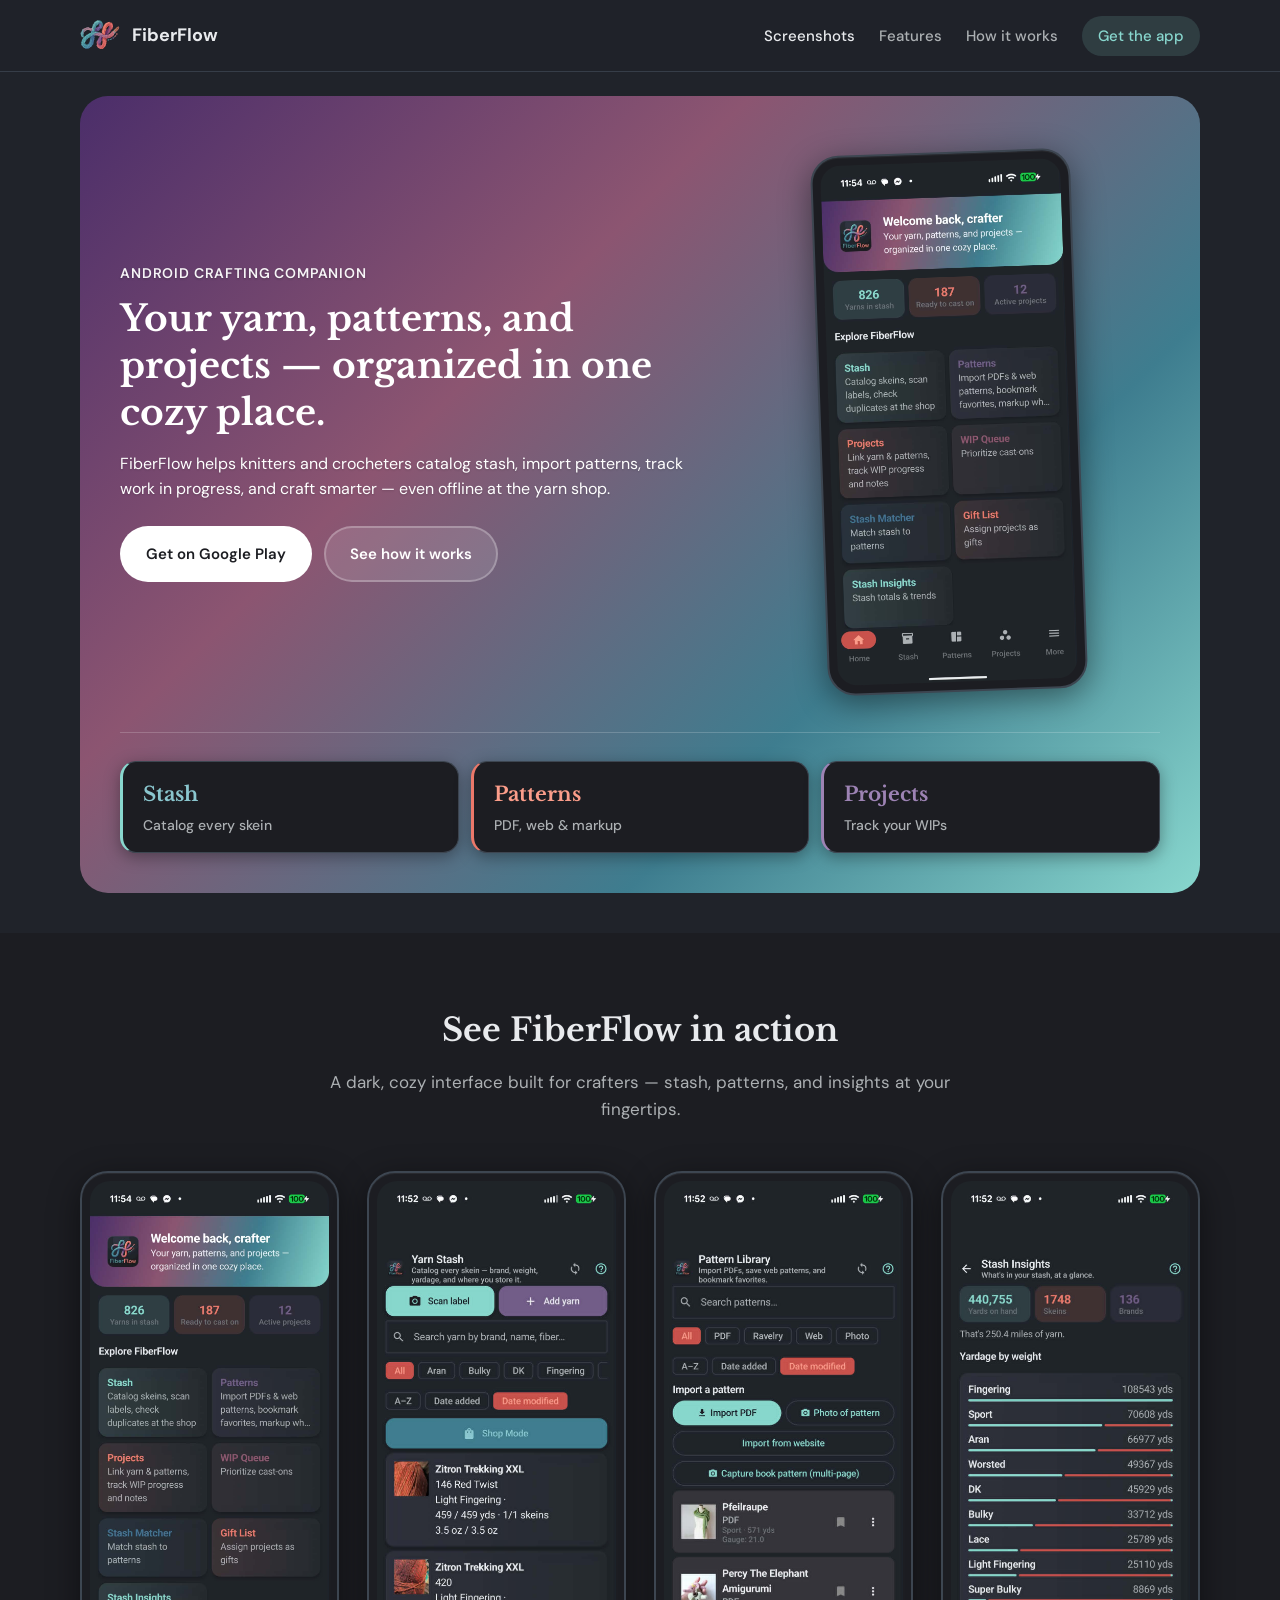
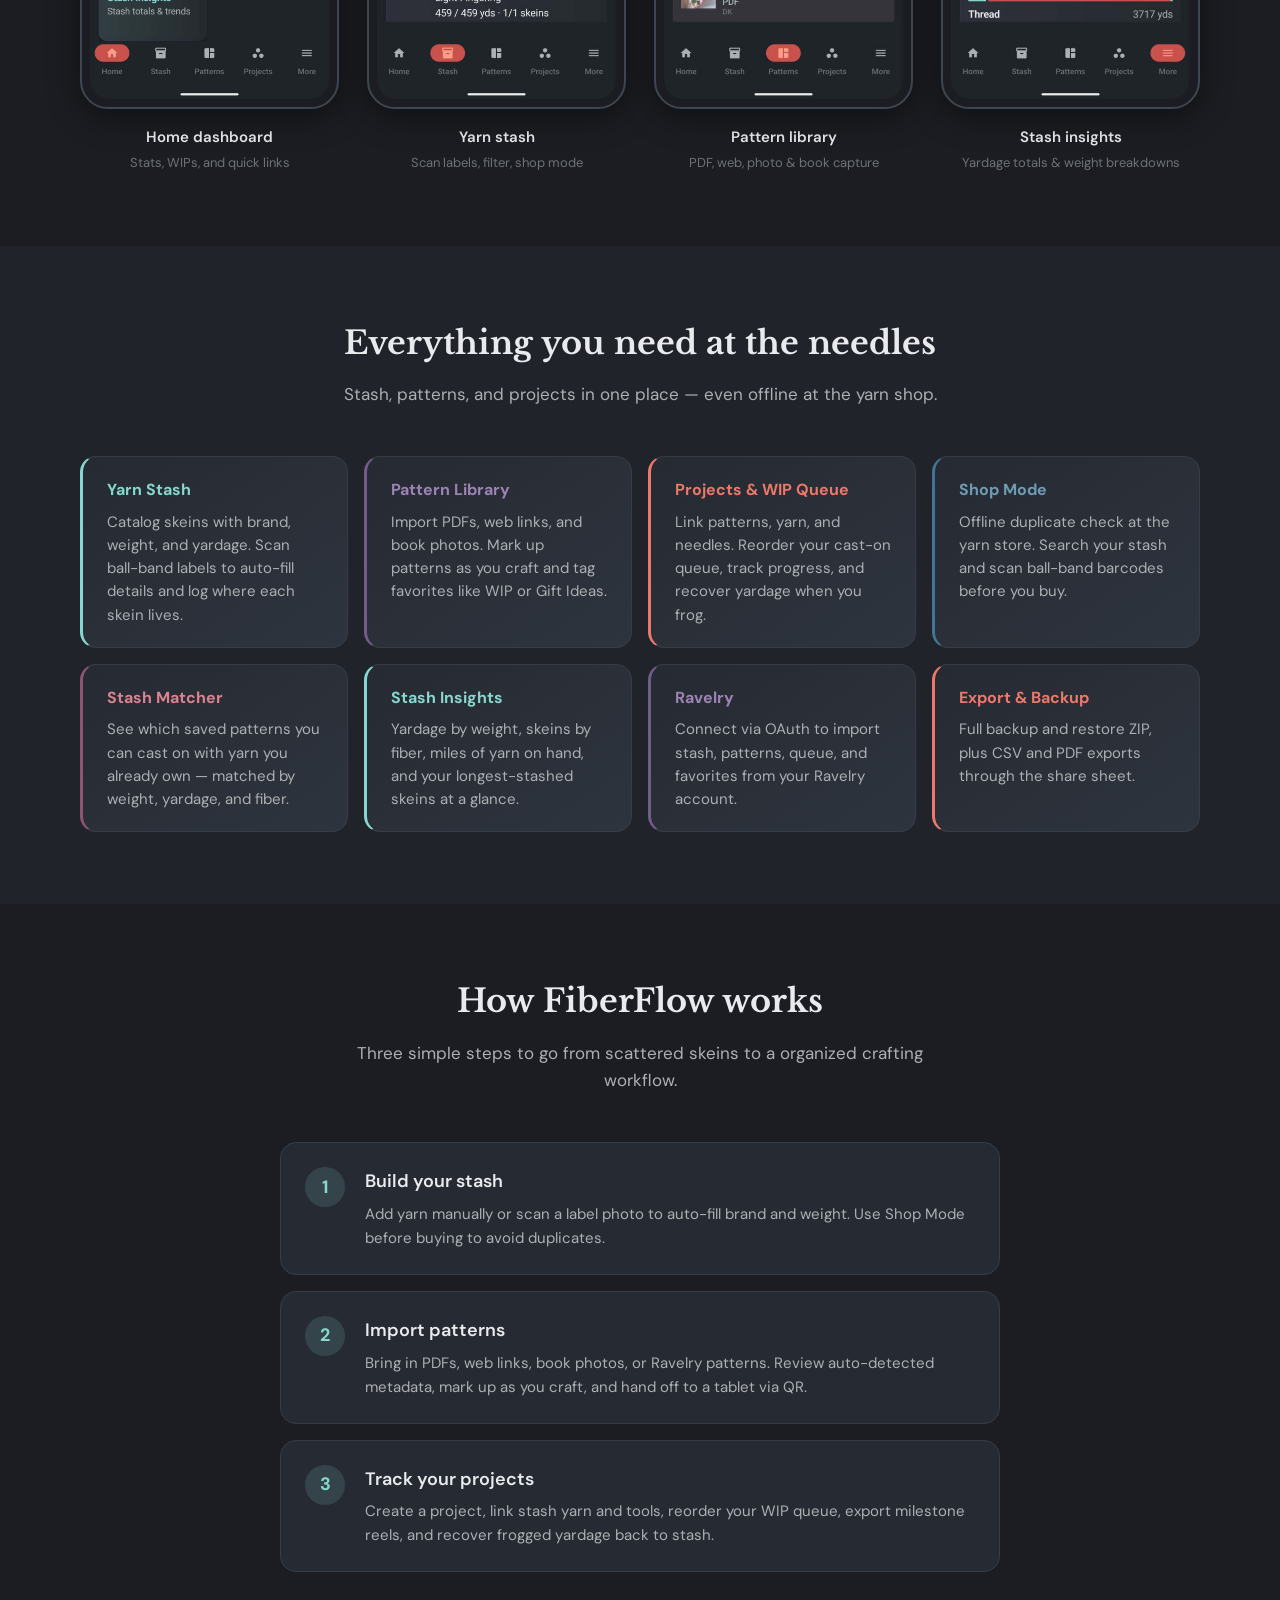
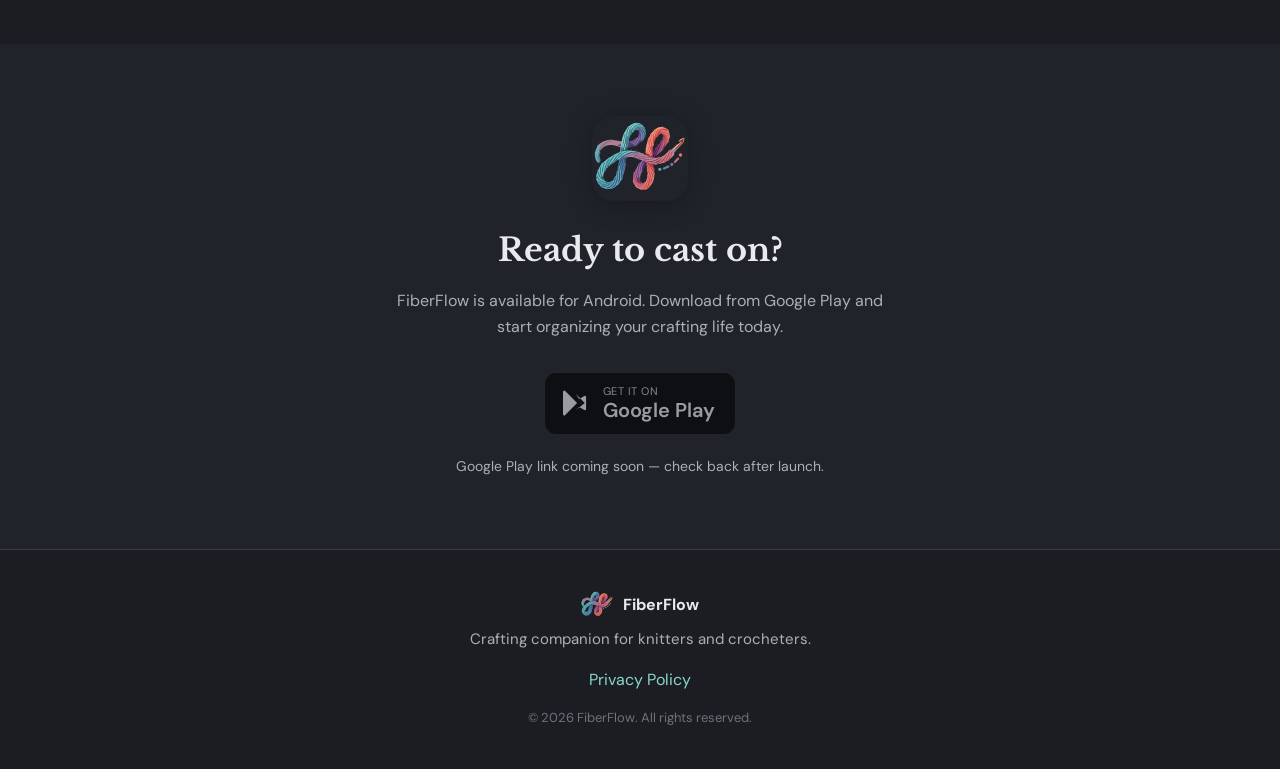
==== commit 0949538d: "Add files via upload" ====
--- a/index.html
+++ b/index.html
@@ -237,6 +237,7 @@
         <span>FiberFlow</span>
       </div>
       <p class="footer-tagline">Crafting companion for knitters and crocheters.</p>
+      <p class="footer-legal"><a href="privacy-policy.html">Privacy Policy</a></p>
       <p class="footer-copy">&copy; <span id="year"></span> FiberFlow. All rights reserved.</p>
     </div>
   </footer>
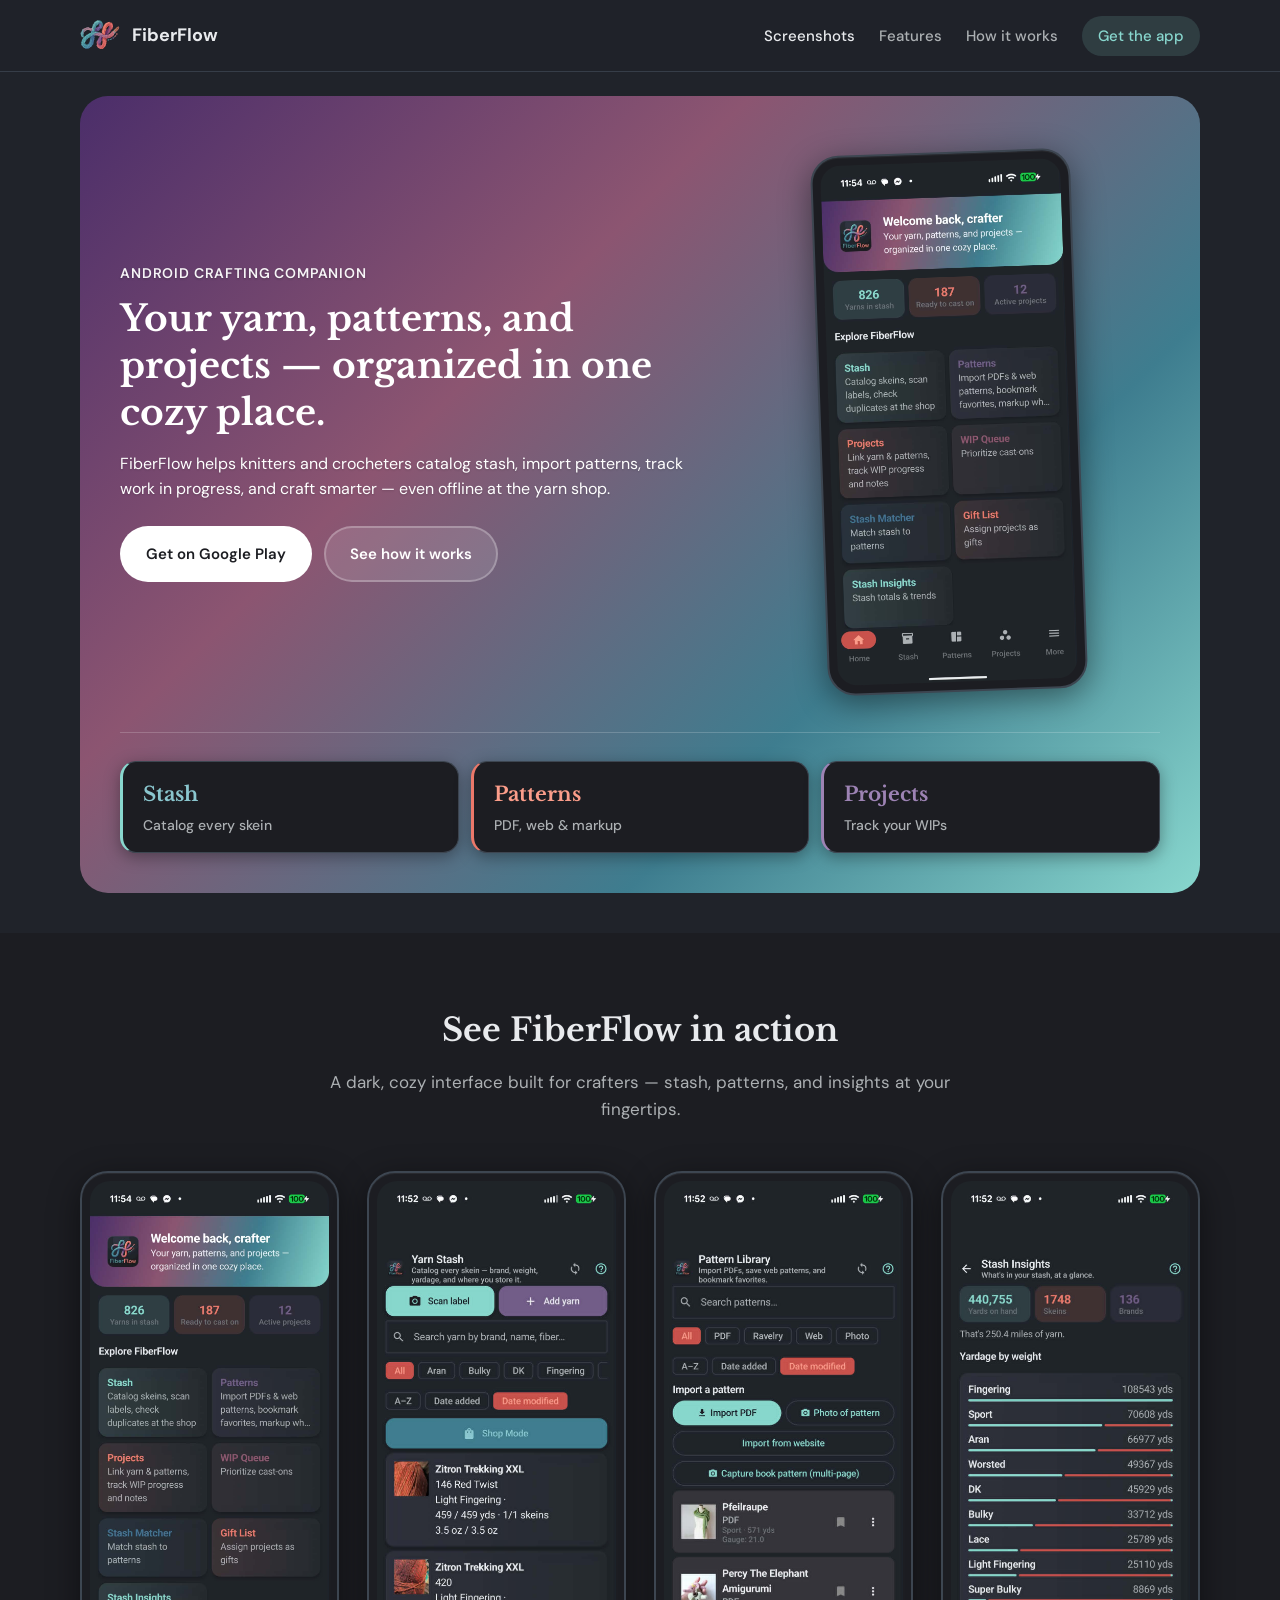
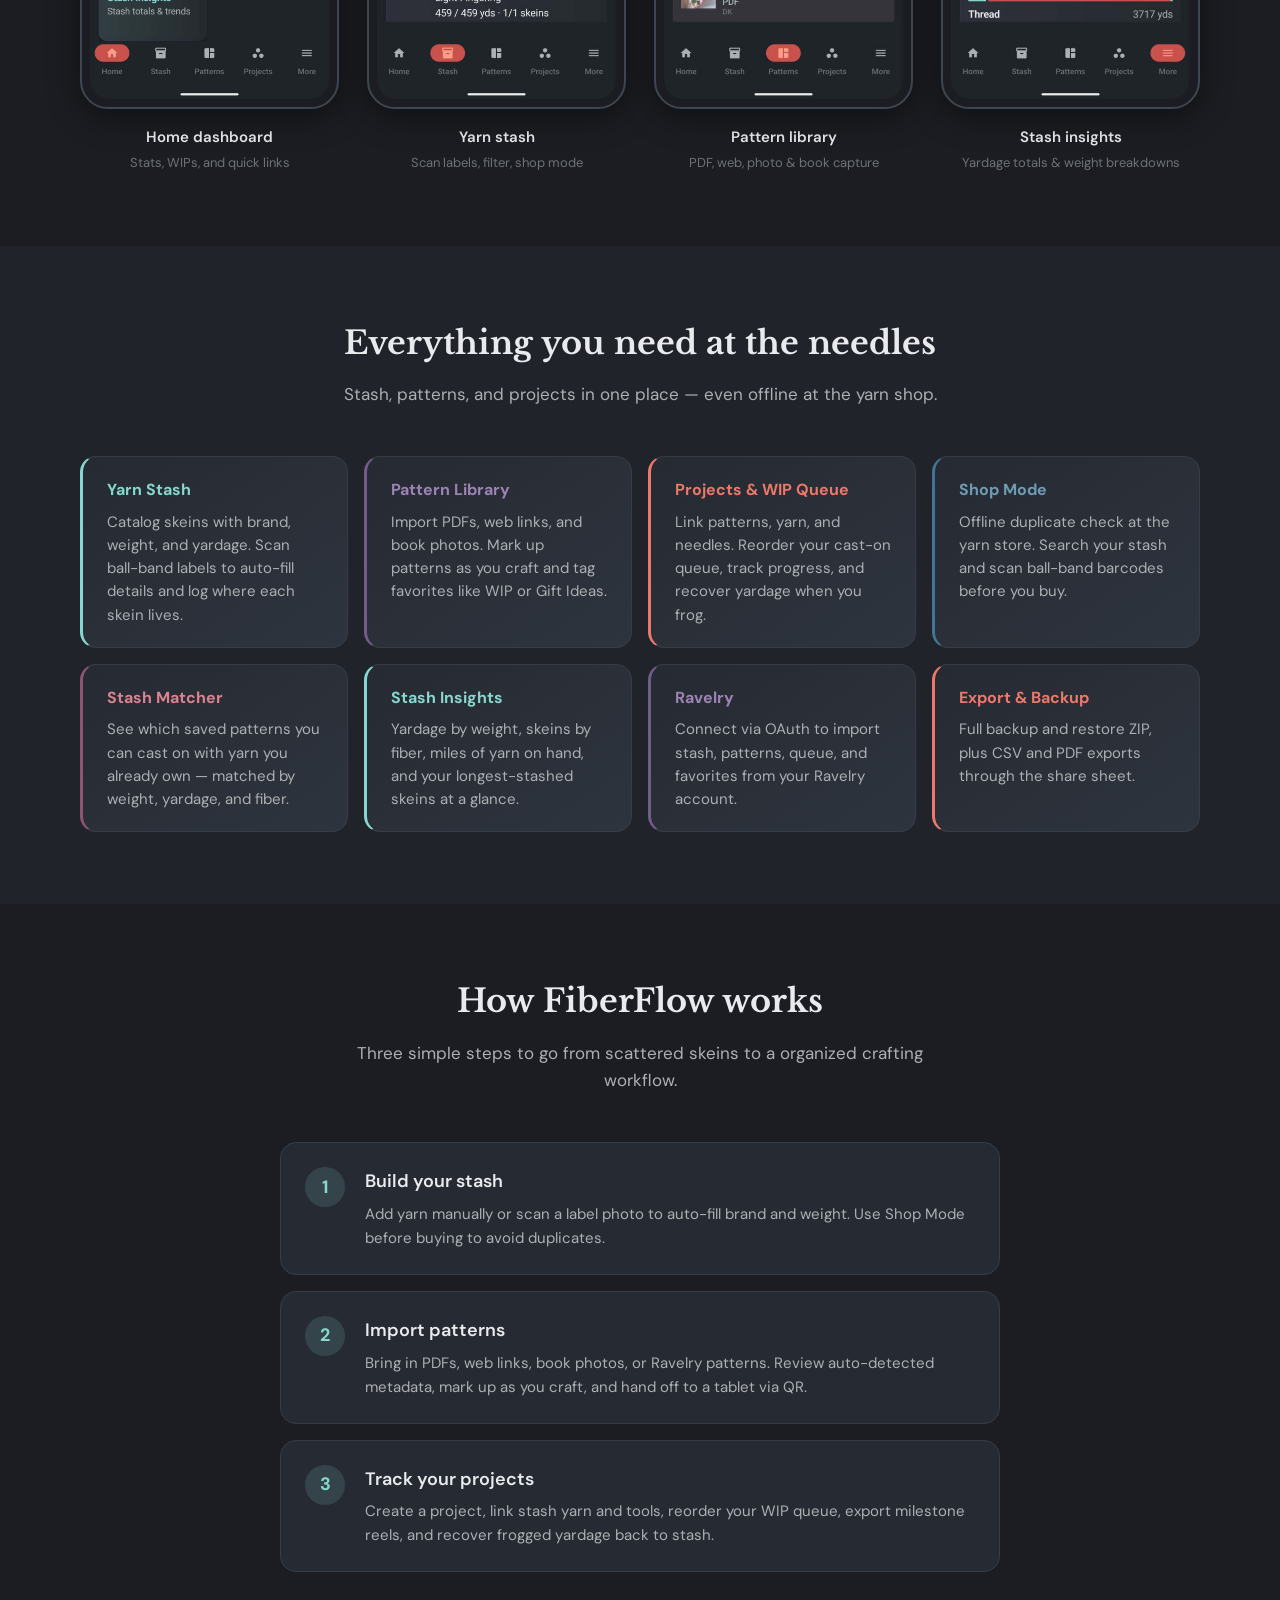
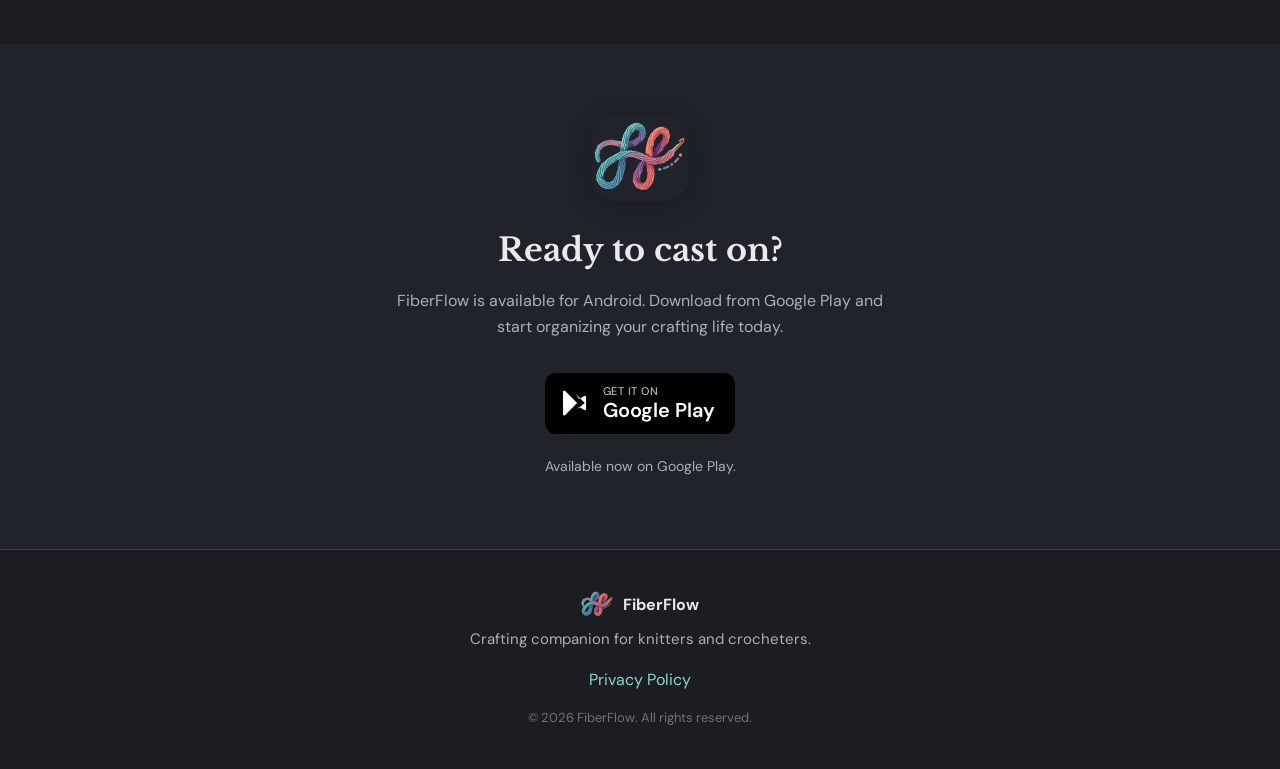
==== commit 2ab9064f: "Point the site at the live Play Store listing." ====
--- a/index.html
+++ b/index.html
@@ -210,11 +210,11 @@
         <h2>Ready to cast on?</h2>
         <p>FiberFlow is available for Android. Download from Google Play and start organizing your crafting life today.</p>
         <a
-          href="#"
-          class="play-badge play-badge--placeholder"
+          href="https://play.google.com/store/apps/details?id=com.fiberflow.app"
+          class="play-badge"
           id="play-store-link"
-          aria-disabled="true"
-          title="Google Play link coming soon"
+          target="_blank"
+          rel="noopener noreferrer"
         >
           <svg class="play-icon" viewBox="0 0 24 24" aria-hidden="true" width="28" height="28">
             <path fill="currentColor" d="M3.609 1.814L13.792 12 3.61 22.186a1.003 1.003 0 0 1-1.387.29 1 1 0 0 1-.223-.168 1 1 0 0 1-.293-.728V2.71a1 1 0 0 1 .293-.728 1 1 0 0 1 1.61-.168z"/>
@@ -225,7 +225,7 @@
             <span class="play-badge-store">Google Play</span>
           </span>
         </a>
-        <p class="download-note" id="play-store-note">Google Play link coming soon — check back after launch.</p>
+        <p class="download-note is-live" id="play-store-note">Available now on Google Play.</p>
       </div>
     </section>
   </main>
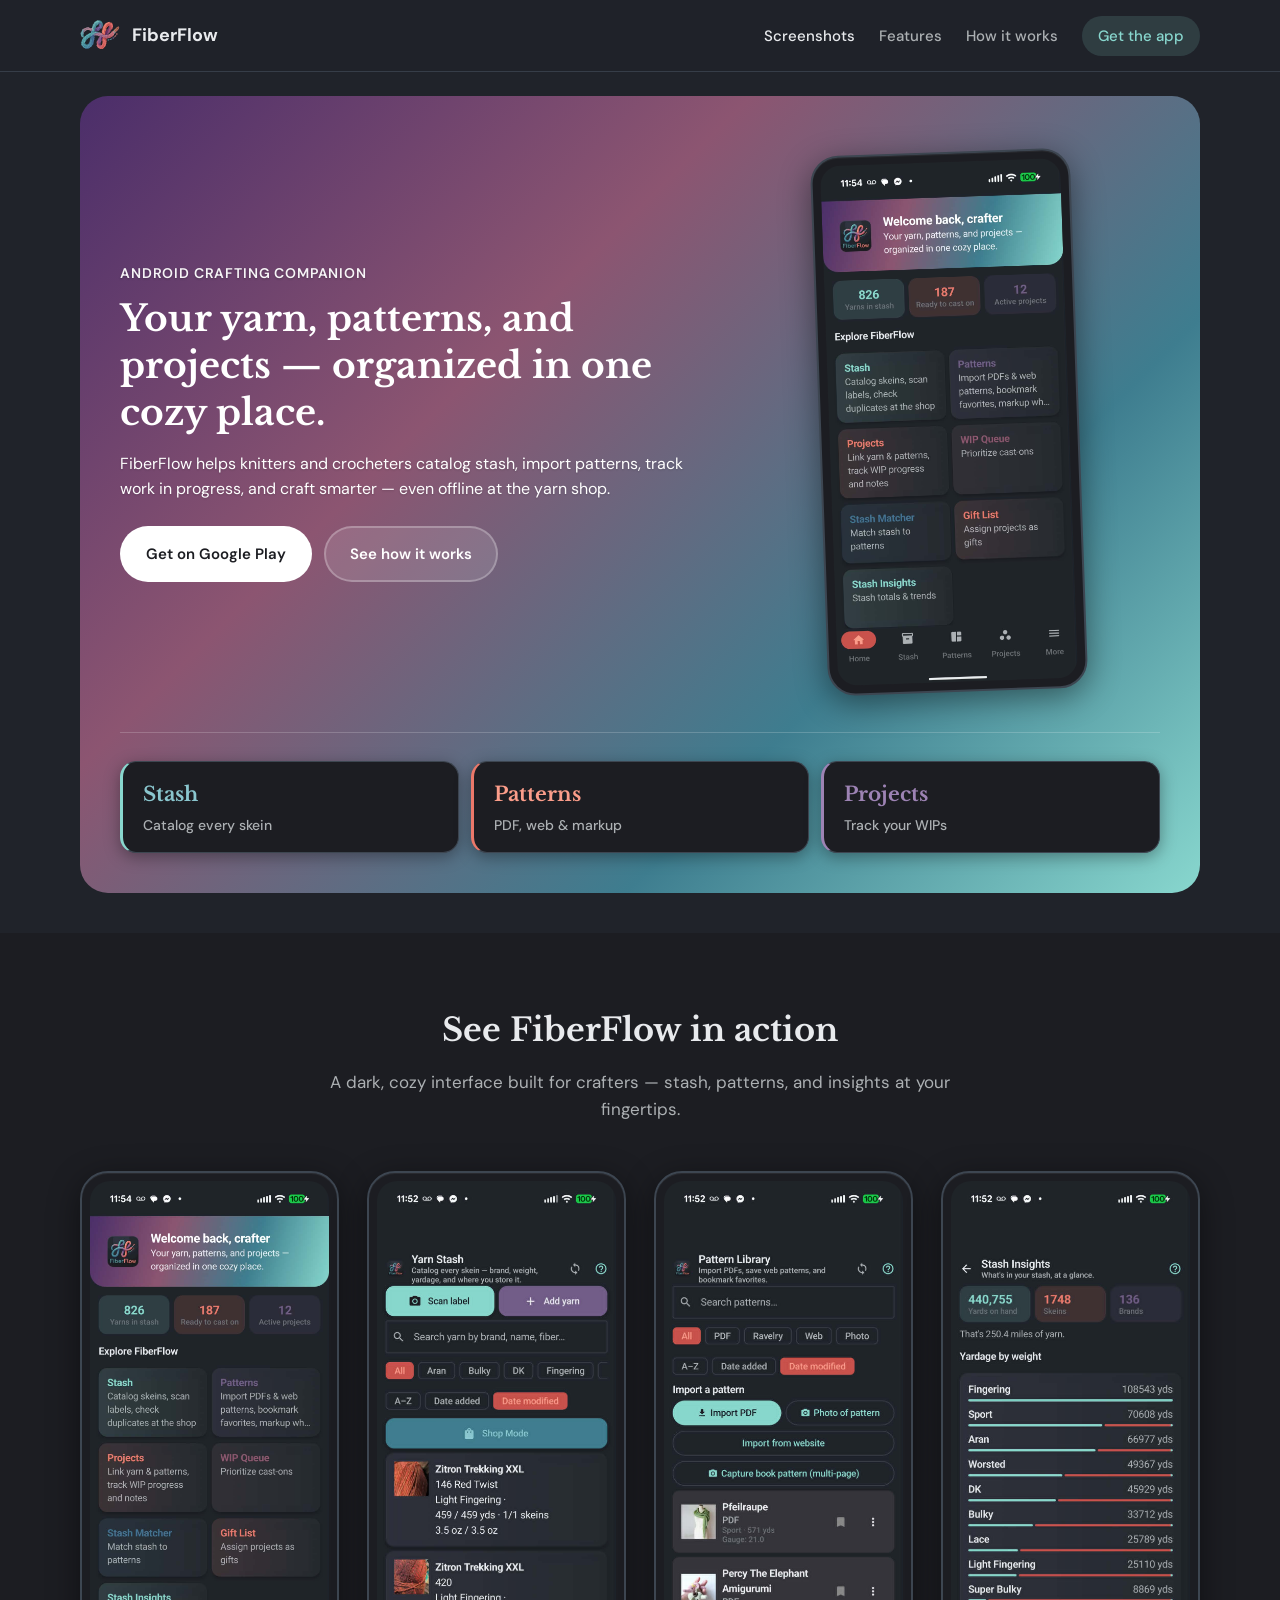
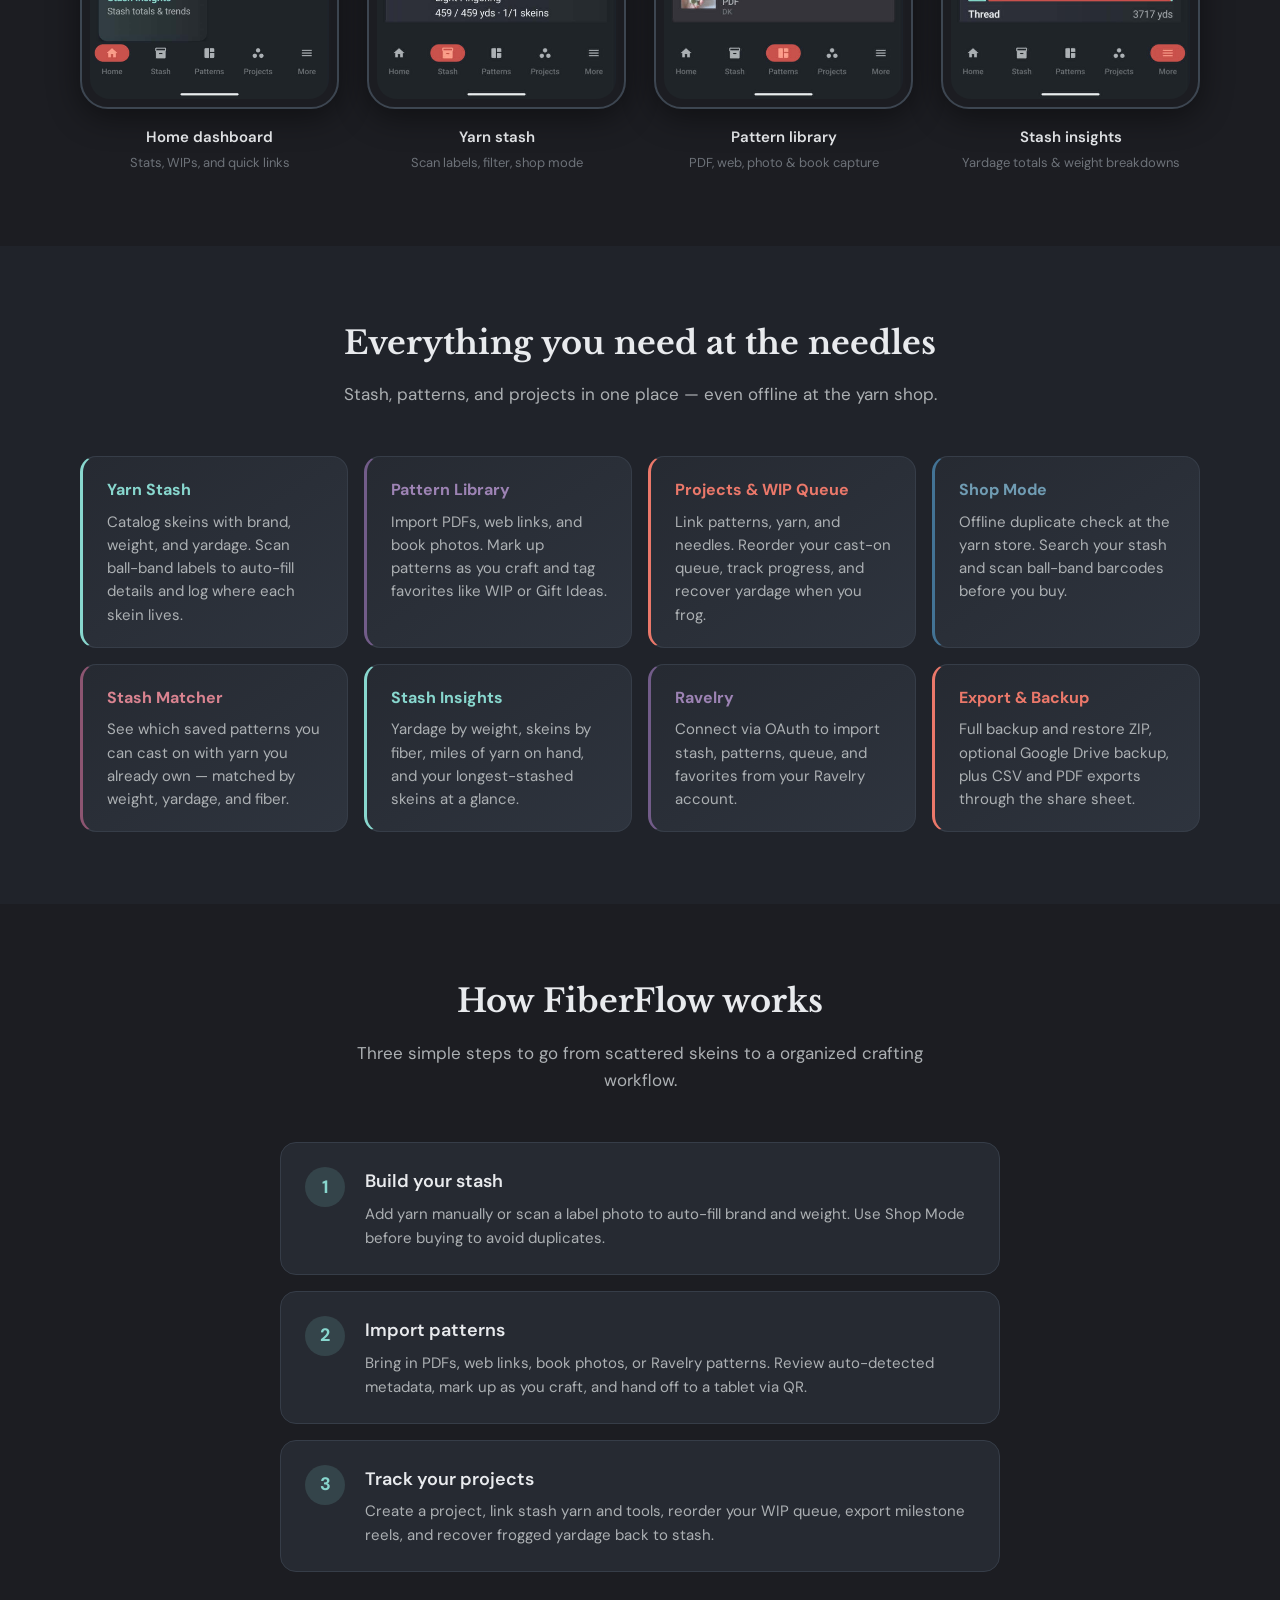
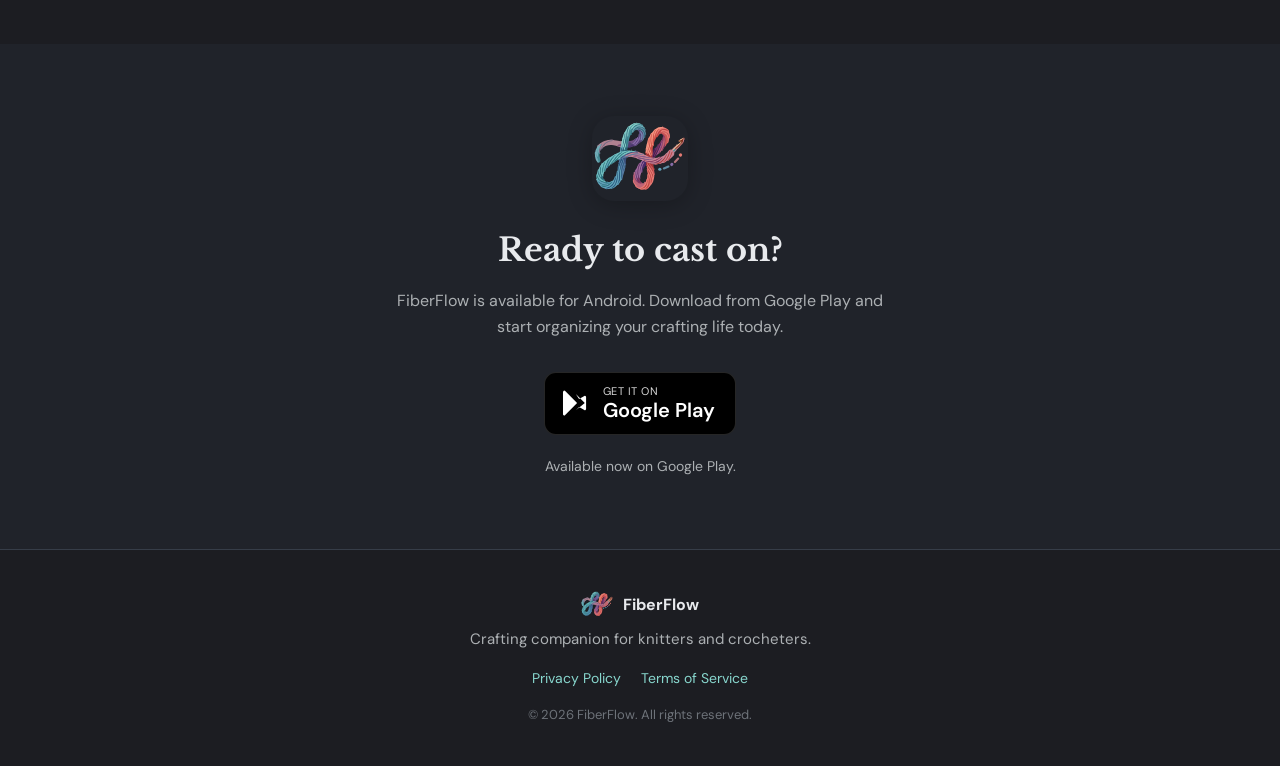
==== commit 29b7bf98: "Add Google Drive OAuth privacy policy and terms of service. Co-authored-by: Cursor <cursoragent@curs" ====
--- a/index.html
+++ b/index.html
@@ -4,6 +4,26 @@
   <meta charset="UTF-8">
   <meta name="viewport" content="width=device-width, initial-scale=1.0">
   <meta name="description" content="FiberFlow — your Android crafting companion for knitters and crocheters. Organize yarn stash, patterns, and projects in one cozy place.">
+  <meta name="keywords" content="FiberFlow, knitting app, crochet app, yarn stash, pattern tracker, project tracker, Android crafting app">
+  <meta name="author" content="TechJeeper">
+  <meta name="robots" content="index, follow">
+  <meta name="theme-color" content="#1c1d22">
+  <link rel="canonical" href="https://fiberflow.techjeeper.com/">
+  <meta property="og:locale" content="en_US">
+  <meta property="og:type" content="website">
+  <meta property="og:site_name" content="FiberFlow">
+  <meta property="og:title" content="FiberFlow — Crafting Companion for Knitters &amp; Crocheters">
+  <meta property="og:description" content="Organize yarn stash, patterns, and projects in one cozy Android app built for knitters and crocheters.">
+  <meta property="og:url" content="https://fiberflow.techjeeper.com/">
+  <meta property="og:image" content="https://fiberflow.techjeeper.com/assets/screenshots/home.jpg">
+  <meta property="og:image:alt" content="FiberFlow home screen with stash stats and explore tiles">
+  <meta property="og:image:width" content="935">
+  <meta property="og:image:height" content="2048">
+  <meta name="twitter:card" content="summary_large_image">
+  <meta name="twitter:title" content="FiberFlow — Crafting Companion for Knitters &amp; Crocheters">
+  <meta name="twitter:description" content="Organize yarn stash, patterns, and projects in one cozy Android app built for knitters and crocheters.">
+  <meta name="twitter:image" content="https://fiberflow.techjeeper.com/assets/screenshots/home.jpg">
+  <meta name="twitter:image:alt" content="FiberFlow home screen with stash stats and explore tiles">
   <title>FiberFlow — Crafting Companion for Knitters &amp; Crocheters</title>
   <link rel="icon" type="image/svg+xml" href="assets/FiberFlow-Icon.svg">
   <link rel="preconnect" href="https://fonts.googleapis.com">
@@ -11,6 +31,26 @@
   <link href="https://fonts.googleapis.com/css2?family=DM+Sans:ital,opsz,wght@0,9..40,400;0,9..40,500;0,9..40,600;0,9..40,700;1,9..40,400&family=Libre+Baskerville:ital,wght@0,400;0,700;1,400&display=swap" rel="stylesheet">
   <link rel="stylesheet" href="css/styles.css">
   <link rel="stylesheet" href="css/showcase.css">
+  <script data-goatcounter="https://fiberflow.goatcounter.com/count"
+          async src="//gc.zgo.at/count.js"></script>
+  <script type="application/ld+json">
+    {
+      "@context": "https://schema.org",
+      "@type": "SoftwareApplication",
+      "name": "FiberFlow",
+      "applicationCategory": "LifestyleApplication",
+      "applicationSubCategory": "Crafting Companion",
+      "operatingSystem": "Android",
+      "description": "FiberFlow helps knitters and crocheters catalog yarn stash, import patterns, track work in progress, and craft smarter.",
+      "url": "https://fiberflow.techjeeper.com/",
+      "image": "https://fiberflow.techjeeper.com/assets/screenshots/home.jpg",
+      "downloadUrl": "https://play.google.com/store/apps/details?id=com.fiberflow.app",
+      "publisher": {
+        "@type": "Organization",
+        "name": "TechJeeper"
+      }
+    }
+  </script>
 </head>
 <body>
   <a class="skip-link" href="#main">Skip to content</a>
@@ -165,7 +205,7 @@
           </article>
           <article class="feature-card accent-coral">
             <h3>Export &amp; Backup</h3>
-            <p>Full backup and restore ZIP, plus CSV and PDF exports through the share sheet.</p>
+            <p>Full backup and restore ZIP, optional Google Drive backup, plus CSV and PDF exports through the share sheet.</p>
           </article>
         </div>
       </div>
@@ -237,7 +277,10 @@
         <span>FiberFlow</span>
       </div>
       <p class="footer-tagline">Crafting companion for knitters and crocheters.</p>
-      <p class="footer-legal"><a href="privacy-policy.html">Privacy Policy</a></p>
+      <p class="footer-legal">
+        <a href="privacy-policy.html">Privacy Policy</a>
+        <a href="tos.html">Terms of Service</a>
+      </p>
       <p class="footer-copy">&copy; <span id="year"></span> FiberFlow. All rights reserved.</p>
     </div>
   </footer>
--- a/css/styles.css
+++ b/css/styles.css
@@ -628,6 +628,20 @@
   margin: 0 0 1rem;
   color: var(--text-secondary);
   font-size: 0.9375rem;
+}
+
+.footer-legal {
+  display: flex;
+  justify-content: center;
+  flex-wrap: wrap;
+  gap: 0.5rem 1.25rem;
+  margin: 0 0 1rem;
+  font-size: 0.875rem;
+}
+
+.footer-legal a[aria-current="page"] {
+  color: var(--text-primary);
+  font-weight: 600;
 }
 
 .footer-copy {
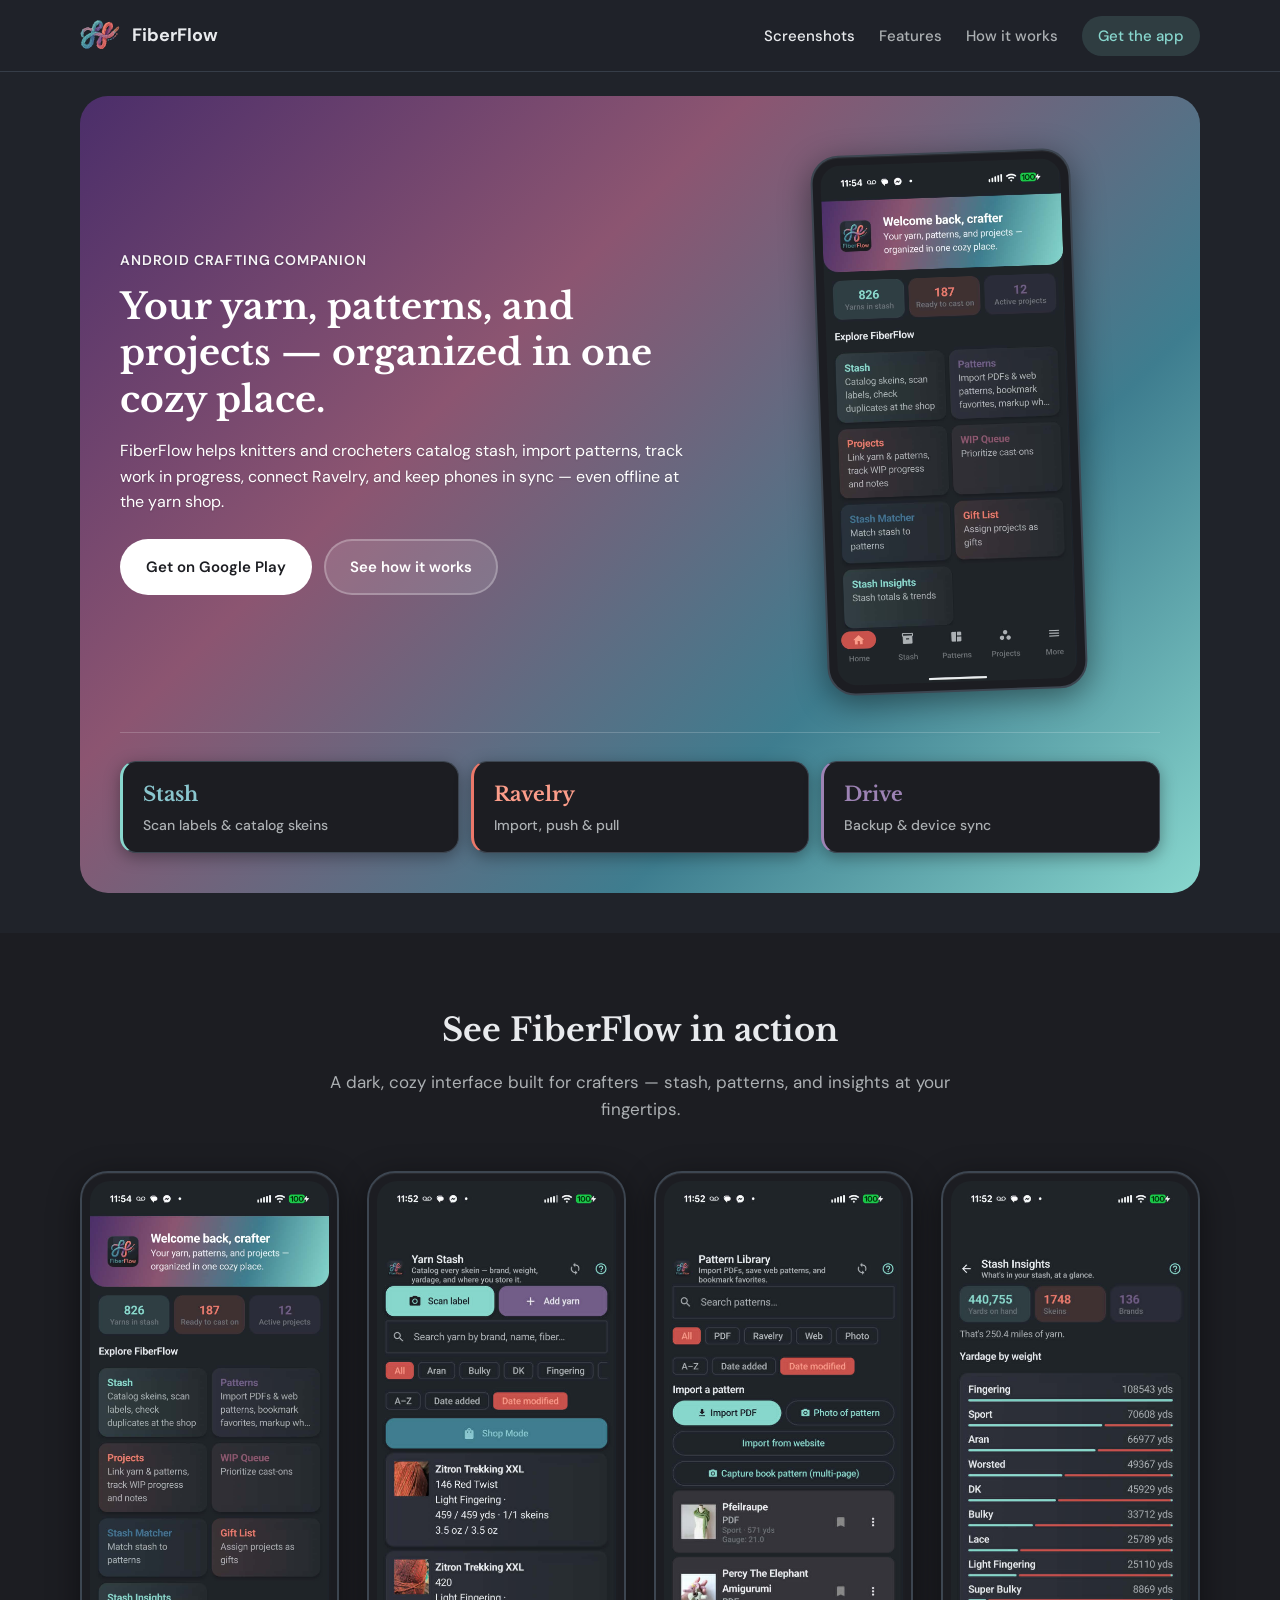
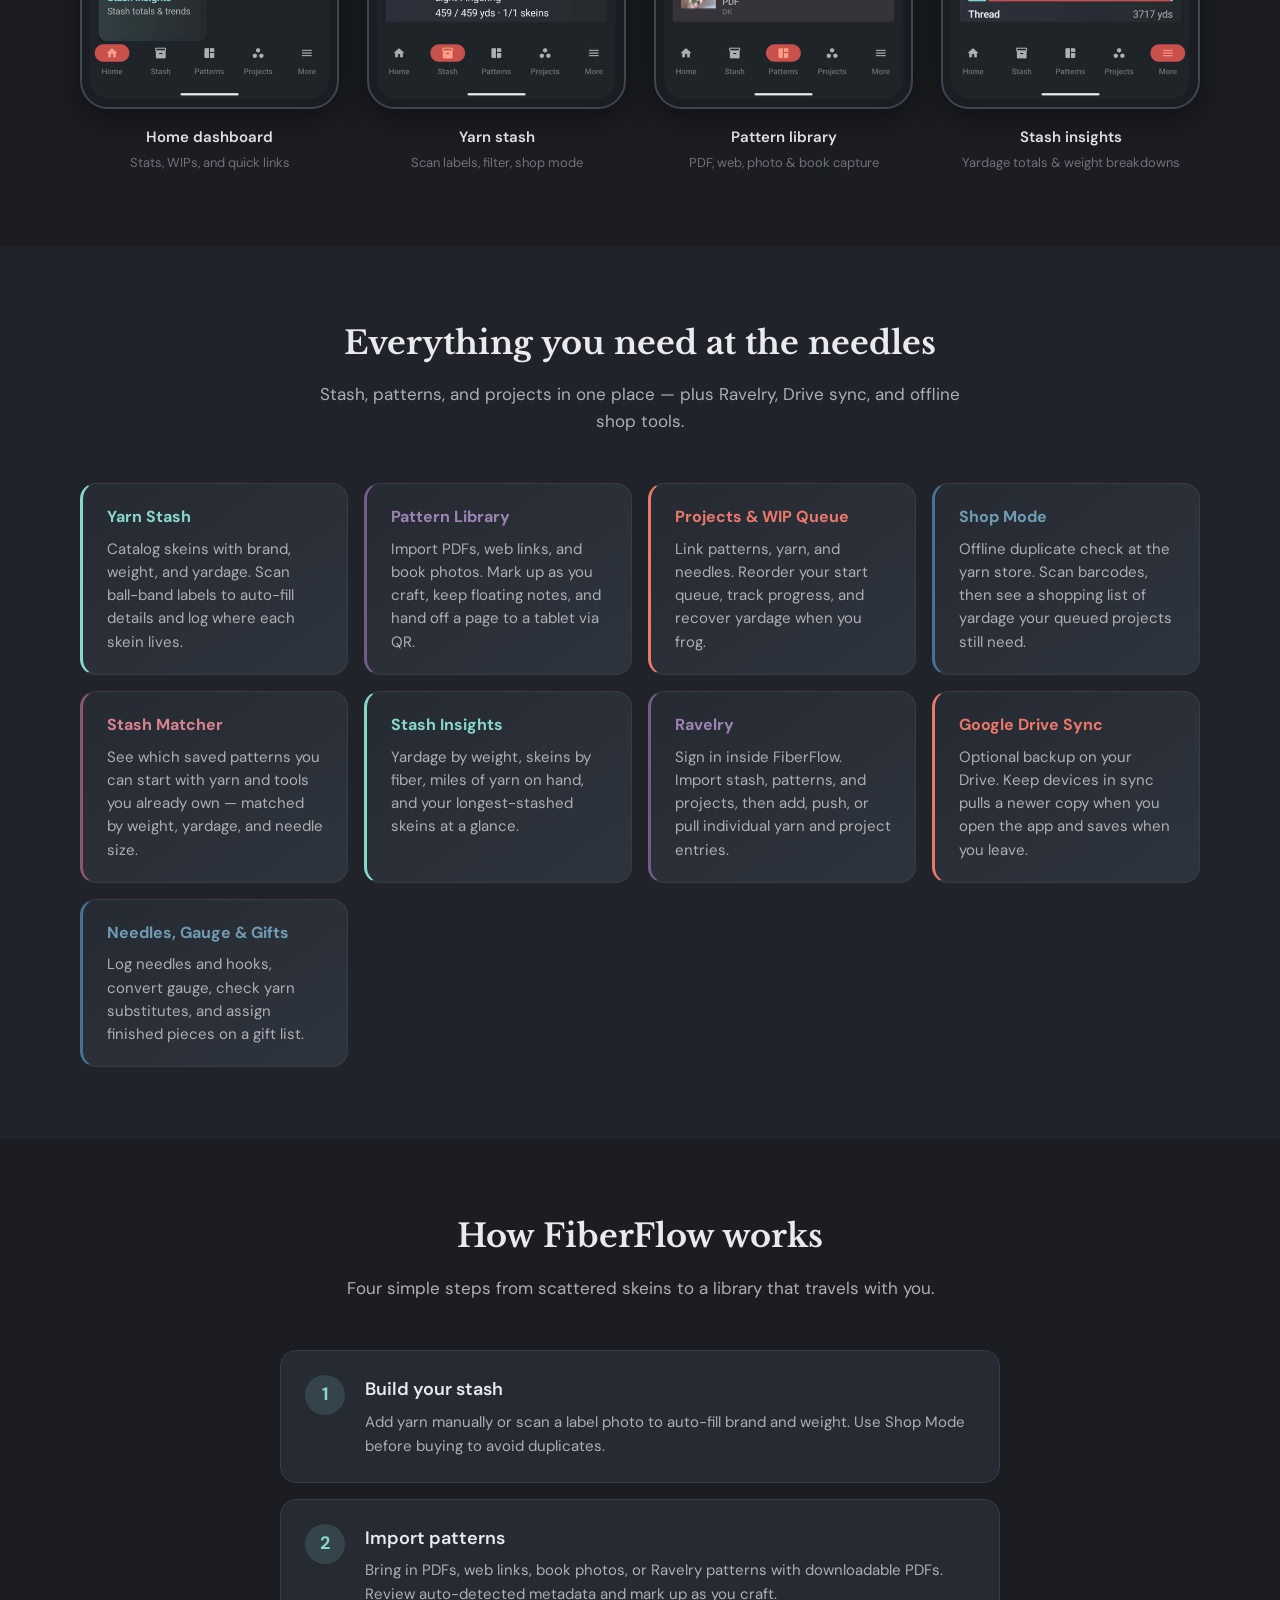
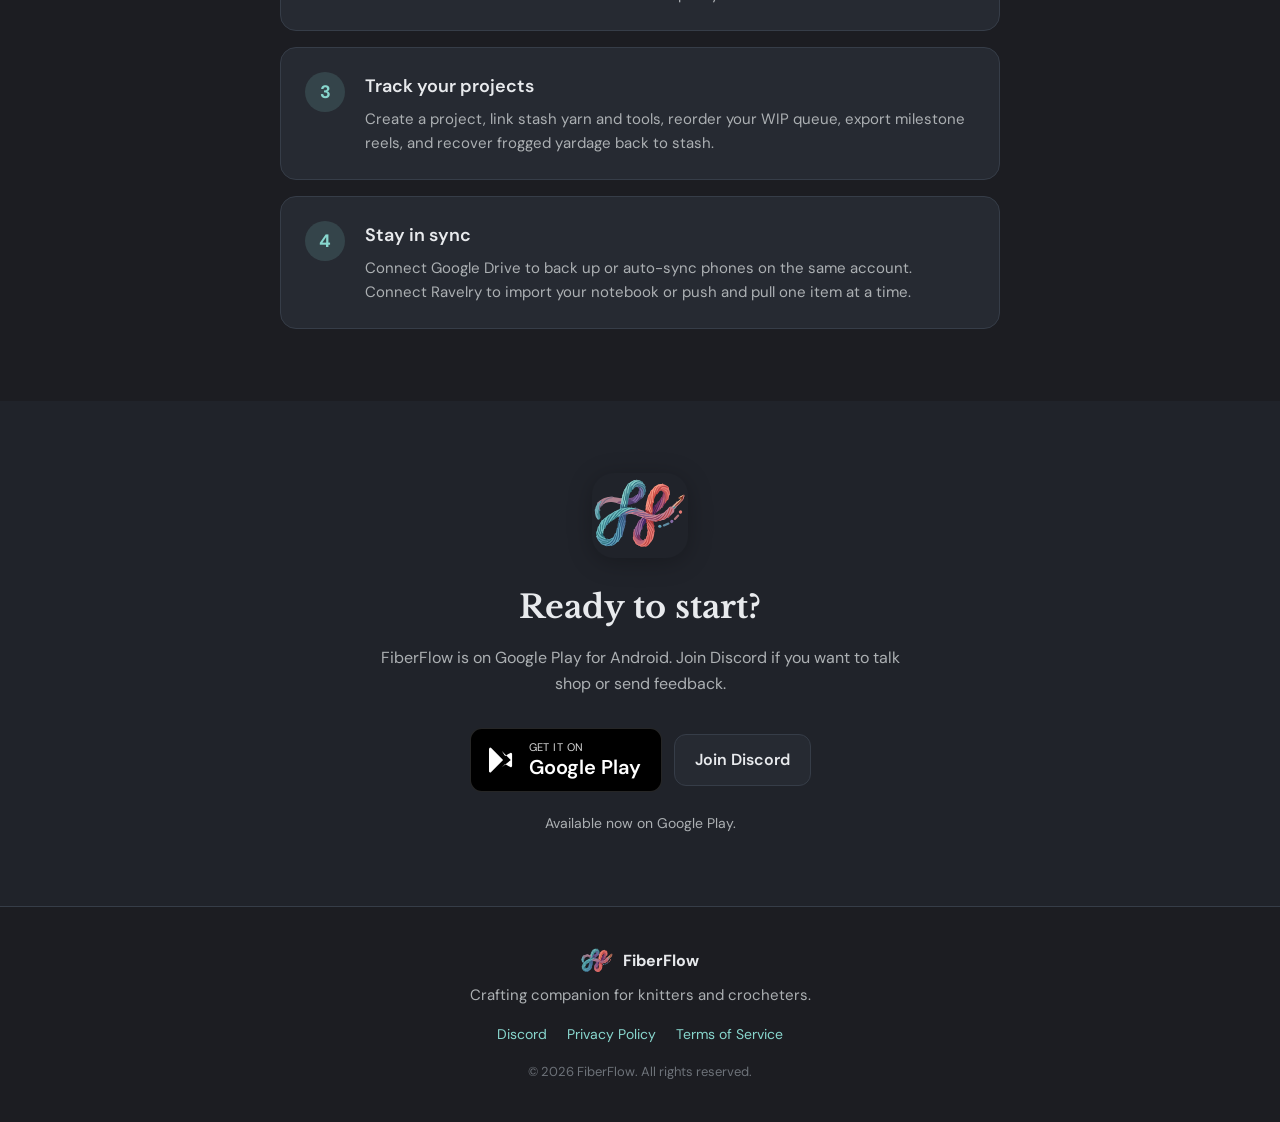
==== commit 2d5c370e: "Update the marketing site for Drive sync and two-way Ravelry. Co-authored-by: Cursor <cursoragent@cu" ====
--- a/index.html
+++ b/index.html
@@ -1,290 +1,312 @@
-<!DOCTYPE html>
-<html lang="en">
-<head>
-  <meta charset="UTF-8">
-  <meta name="viewport" content="width=device-width, initial-scale=1.0">
-  <meta name="description" content="FiberFlow — your Android crafting companion for knitters and crocheters. Organize yarn stash, patterns, and projects in one cozy place.">
-  <meta name="keywords" content="FiberFlow, knitting app, crochet app, yarn stash, pattern tracker, project tracker, Android crafting app">
-  <meta name="author" content="TechJeeper">
-  <meta name="robots" content="index, follow">
-  <meta name="theme-color" content="#1c1d22">
-  <link rel="canonical" href="https://fiberflow.techjeeper.com/">
-  <meta property="og:locale" content="en_US">
-  <meta property="og:type" content="website">
-  <meta property="og:site_name" content="FiberFlow">
-  <meta property="og:title" content="FiberFlow — Crafting Companion for Knitters &amp; Crocheters">
-  <meta property="og:description" content="Organize yarn stash, patterns, and projects in one cozy Android app built for knitters and crocheters.">
-  <meta property="og:url" content="https://fiberflow.techjeeper.com/">
-  <meta property="og:image" content="https://fiberflow.techjeeper.com/assets/screenshots/home.jpg">
-  <meta property="og:image:alt" content="FiberFlow home screen with stash stats and explore tiles">
-  <meta property="og:image:width" content="935">
-  <meta property="og:image:height" content="2048">
-  <meta name="twitter:card" content="summary_large_image">
-  <meta name="twitter:title" content="FiberFlow — Crafting Companion for Knitters &amp; Crocheters">
-  <meta name="twitter:description" content="Organize yarn stash, patterns, and projects in one cozy Android app built for knitters and crocheters.">
-  <meta name="twitter:image" content="https://fiberflow.techjeeper.com/assets/screenshots/home.jpg">
-  <meta name="twitter:image:alt" content="FiberFlow home screen with stash stats and explore tiles">
-  <title>FiberFlow — Crafting Companion for Knitters &amp; Crocheters</title>
-  <link rel="icon" type="image/svg+xml" href="assets/FiberFlow-Icon.svg">
-  <link rel="preconnect" href="https://fonts.googleapis.com">
-  <link rel="preconnect" href="https://fonts.gstatic.com" crossorigin>
-  <link href="https://fonts.googleapis.com/css2?family=DM+Sans:ital,opsz,wght@0,9..40,400;0,9..40,500;0,9..40,600;0,9..40,700;1,9..40,400&family=Libre+Baskerville:ital,wght@0,400;0,700;1,400&display=swap" rel="stylesheet">
-  <link rel="stylesheet" href="css/styles.css">
-  <link rel="stylesheet" href="css/showcase.css">
-  <script data-goatcounter="https://fiberflow.goatcounter.com/count"
-          async src="//gc.zgo.at/count.js"></script>
-  <script type="application/ld+json">
-    {
-      "@context": "https://schema.org",
-      "@type": "SoftwareApplication",
-      "name": "FiberFlow",
-      "applicationCategory": "LifestyleApplication",
-      "applicationSubCategory": "Crafting Companion",
-      "operatingSystem": "Android",
-      "description": "FiberFlow helps knitters and crocheters catalog yarn stash, import patterns, track work in progress, and craft smarter.",
-      "url": "https://fiberflow.techjeeper.com/",
-      "image": "https://fiberflow.techjeeper.com/assets/screenshots/home.jpg",
-      "downloadUrl": "https://play.google.com/store/apps/details?id=com.fiberflow.app",
-      "publisher": {
-        "@type": "Organization",
-        "name": "TechJeeper"
-      }
-    }
-  </script>
-</head>
-<body>
-  <a class="skip-link" href="#main">Skip to content</a>
-
-  <header class="site-header" id="top">
-    <div class="container header-inner">
-      <a class="brand" href="#top" aria-label="FiberFlow home">
-        <img src="assets/FiberFlow-Icon.svg" alt="" width="40" height="40" class="brand-icon">
-        <span class="brand-name">FiberFlow</span>
-      </a>
-      <button class="nav-toggle" type="button" aria-expanded="false" aria-controls="site-nav" aria-label="Open menu">
-        <span></span>
-        <span></span>
-        <span></span>
-      </button>
-      <nav class="site-nav" id="site-nav" aria-label="Primary">
-        <a href="#showcase">Screenshots</a>
-        <a href="#features">Features</a>
-        <a href="#how-it-works">How it works</a>
-        <a href="#download" class="nav-cta">Get the app</a>
-      </nav>
-    </div>
-  </header>
-
-  <main id="main">
-    <section class="hero-block" aria-label="Introduction">
-      <div class="hero">
-        <div class="hero-grid">
-          <div class="hero-copy">
-            <p class="hero-eyebrow">Android crafting companion</p>
-            <h1>Your yarn, patterns, and projects — organized in one cozy place.</h1>
-            <p class="hero-lead">
-              FiberFlow helps knitters and crocheters catalog stash, import patterns, track work in progress,
-              and craft smarter — even offline at the yarn shop.
-            </p>
-            <div class="hero-actions">
-              <a href="#download" class="btn btn-primary">Get on Google Play</a>
-              <a href="#how-it-works" class="btn btn-ghost">See how it works</a>
-            </div>
-          </div>
-          <div class="hero-phone" aria-hidden="true">
-            <figure class="phone-mockup">
-              <div class="phone-bezel">
-                <img src="assets/screenshots/home.jpg" alt="" width="260" height="563">
-              </div>
-            </figure>
-          </div>
-        </div>
-
-        <div class="hero-stats">
-          <div class="stats-grid">
-            <div class="stat-chip stat-teal">
-              <span class="stat-value">Stash</span>
-              <span class="stat-label">Catalog every skein</span>
-            </div>
-            <div class="stat-chip stat-coral">
-              <span class="stat-value">Patterns</span>
-              <span class="stat-label">PDF, web &amp; markup</span>
-            </div>
-            <div class="stat-chip stat-plum">
-              <span class="stat-value">Projects</span>
-              <span class="stat-label">Track your WIPs</span>
-            </div>
-          </div>
-        </div>
-      </div>
-    </section>
-
-    <section class="section section-alt" id="showcase">
-      <div class="container">
-        <header class="section-header">
-          <h2>See FiberFlow in action</h2>
-          <p>A dark, cozy interface built for crafters — stash, patterns, and insights at your fingertips.</p>
-        </header>
-
-        <div class="showcase-grid">
-          <figure class="phone-mockup">
-            <div class="phone-bezel">
-              <img src="assets/screenshots/home.jpg" alt="FiberFlow home screen with stash stats and explore tiles" width="240" height="520" loading="lazy">
-            </div>
-            <figcaption>
-              Home dashboard
-              <span class="phone-caption-detail">Stats, WIPs, and quick links</span>
-            </figcaption>
-          </figure>
-          <figure class="phone-mockup">
-            <div class="phone-bezel">
-              <img src="assets/screenshots/stash.jpg" alt="Yarn stash screen with label scan and shop mode" width="240" height="520" loading="lazy">
-            </div>
-            <figcaption>
-              Yarn stash
-              <span class="phone-caption-detail">Scan labels, filter, shop mode</span>
-            </figcaption>
-          </figure>
-          <figure class="phone-mockup">
-            <div class="phone-bezel">
-              <img src="assets/screenshots/patterns.jpg" alt="Pattern library with PDF import and bookmarks" width="240" height="520" loading="lazy">
-            </div>
-            <figcaption>
-              Pattern library
-              <span class="phone-caption-detail">PDF, web, photo &amp; book capture</span>
-            </figcaption>
-          </figure>
-          <figure class="phone-mockup">
-            <div class="phone-bezel">
-              <img src="assets/screenshots/insights.jpg" alt="Stash insights showing yardage totals and breakdowns" width="240" height="520" loading="lazy">
-            </div>
-            <figcaption>
-              Stash insights
-              <span class="phone-caption-detail">Yardage totals &amp; weight breakdowns</span>
-            </figcaption>
-          </figure>
-        </div>
-      </div>
-    </section>
-
-    <section class="section" id="features">
-      <div class="container">
-        <header class="section-header">
-          <h2>Everything you need at the needles</h2>
-          <p>Stash, patterns, and projects in one place — even offline at the yarn shop.</p>
-        </header>
-
-        <div class="feature-grid">
-          <article class="feature-card accent-teal">
-            <h3>Yarn Stash</h3>
-            <p>Catalog skeins with brand, weight, and yardage. Scan ball-band labels to auto-fill details and log where each skein lives.</p>
-          </article>
-          <article class="feature-card accent-plum">
-            <h3>Pattern Library</h3>
-            <p>Import PDFs, web links, and book photos. Mark up patterns as you craft and tag favorites like WIP or Gift Ideas.</p>
-          </article>
-          <article class="feature-card accent-coral">
-            <h3>Projects &amp; WIP Queue</h3>
-            <p>Link patterns, yarn, and needles. Reorder your cast-on queue, track progress, and recover yardage when you frog.</p>
-          </article>
-          <article class="feature-card accent-blue">
-            <h3>Shop Mode</h3>
-            <p>Offline duplicate check at the yarn store. Search your stash and scan ball-band barcodes before you buy.</p>
-          </article>
-          <article class="feature-card accent-rose">
-            <h3>Stash Matcher</h3>
-            <p>See which saved patterns you can cast on with yarn you already own — matched by weight, yardage, and fiber.</p>
-          </article>
-          <article class="feature-card accent-teal">
-            <h3>Stash Insights</h3>
-            <p>Yardage by weight, skeins by fiber, miles of yarn on hand, and your longest-stashed skeins at a glance.</p>
-          </article>
-          <article class="feature-card accent-plum">
-            <h3>Ravelry</h3>
-            <p>Connect via OAuth to import stash, patterns, queue, and favorites from your Ravelry account.</p>
-          </article>
-          <article class="feature-card accent-coral">
-            <h3>Export &amp; Backup</h3>
-            <p>Full backup and restore ZIP, optional Google Drive backup, plus CSV and PDF exports through the share sheet.</p>
-          </article>
-        </div>
-      </div>
-    </section>
-
-    <section class="section section-alt" id="how-it-works">
-      <div class="container">
-        <header class="section-header">
-          <h2>How FiberFlow works</h2>
-          <p>Three simple steps to go from scattered skeins to a organized crafting workflow.</p>
-        </header>
-
-        <ol class="steps-list">
-          <li class="step-card">
-            <span class="step-number">1</span>
-            <div>
-              <h3>Build your stash</h3>
-              <p>Add yarn manually or scan a label photo to auto-fill brand and weight. Use Shop Mode before buying to avoid duplicates.</p>
-            </div>
-          </li>
-          <li class="step-card">
-            <span class="step-number">2</span>
-            <div>
-              <h3>Import patterns</h3>
-              <p>Bring in PDFs, web links, book photos, or Ravelry patterns. Review auto-detected metadata, mark up as you craft, and hand off to a tablet via QR.</p>
-            </div>
-          </li>
-          <li class="step-card">
-            <span class="step-number">3</span>
-            <div>
-              <h3>Track your projects</h3>
-              <p>Create a project, link stash yarn and tools, reorder your WIP queue, export milestone reels, and recover frogged yardage back to stash.</p>
-            </div>
-          </li>
-        </ol>
-      </div>
-    </section>
-
-    <section class="section download-section" id="download">
-      <div class="container download-inner">
-        <img src="assets/FiberFlow-Icon.svg" alt="" width="96" height="96" class="download-icon">
-        <h2>Ready to cast on?</h2>
-        <p>FiberFlow is available for Android. Download from Google Play and start organizing your crafting life today.</p>
-        <a
-          href="https://play.google.com/store/apps/details?id=com.fiberflow.app"
-          class="play-badge"
-          id="play-store-link"
-          target="_blank"
-          rel="noopener noreferrer"
-        >
-          <svg class="play-icon" viewBox="0 0 24 24" aria-hidden="true" width="28" height="28">
-            <path fill="currentColor" d="M3.609 1.814L13.792 12 3.61 22.186a1.003 1.003 0 0 1-1.387.29 1 1 0 0 1-.223-.168 1 1 0 0 1-.293-.728V2.71a1 1 0 0 1 .293-.728 1 1 0 0 1 1.61-.168z"/>
-            <path fill="currentColor" d="M15.5 8.5l4.5-2.6a1 1 0 0 1 1.5.866v10.468a1 1 0 0 1-1.5.866l-4.5-2.6-2.792 2.792L20.39 12l-7.682-7.682L15.5 8.5z"/>
-          </svg>
-          <span class="play-badge-text">
-            <span class="play-badge-label">Get it on</span>
-            <span class="play-badge-store">Google Play</span>
-          </span>
-        </a>
-        <p class="download-note is-live" id="play-store-note">Available now on Google Play.</p>
-      </div>
-    </section>
-  </main>
-
-  <footer class="site-footer">
-    <div class="container footer-inner">
-      <div class="footer-brand">
-        <img src="assets/FiberFlow-Icon.svg" alt="" width="32" height="32">
-        <span>FiberFlow</span>
-      </div>
-      <p class="footer-tagline">Crafting companion for knitters and crocheters.</p>
-      <p class="footer-legal">
-        <a href="privacy-policy.html">Privacy Policy</a>
-        <a href="tos.html">Terms of Service</a>
-      </p>
-      <p class="footer-copy">&copy; <span id="year"></span> FiberFlow. All rights reserved.</p>
-    </div>
-  </footer>
-
-  <script src="js/main.js"></script>
-</body>
-</html>
+<!DOCTYPE html>
+<html lang="en">
+<head>
+  <meta charset="UTF-8">
+  <meta name="viewport" content="width=device-width, initial-scale=1.0">
+  <meta name="description" content="FiberFlow — the Android crafting companion for knitters and crocheters. Catalog stash, import patterns, track WIPs, connect Ravelry, and sync devices with Google Drive.">
+  <meta name="keywords" content="FiberFlow, knitting app, crochet app, yarn stash, pattern tracker, project tracker, Ravelry, Google Drive backup, Android crafting app">
+  <meta name="author" content="TechJeeper">
+  <meta name="robots" content="index, follow">
+  <meta name="theme-color" content="#1c1d22">
+  <link rel="canonical" href="https://fiberflow.techjeeper.com/">
+  <meta property="og:locale" content="en_US">
+  <meta property="og:type" content="website">
+  <meta property="og:site_name" content="FiberFlow">
+  <meta property="og:title" content="FiberFlow — Crafting Companion for Knitters &amp; Crocheters">
+  <meta property="og:description" content="Organize yarn, patterns, and projects on Android. Connect Ravelry, sync phones with Google Drive, and shop offline.">
+  <meta property="og:url" content="https://fiberflow.techjeeper.com/">
+  <meta property="og:image" content="https://fiberflow.techjeeper.com/assets/screenshots/home.jpg">
+  <meta property="og:image:alt" content="FiberFlow home screen with stash stats and explore tiles">
+  <meta property="og:image:width" content="935">
+  <meta property="og:image:height" content="2048">
+  <meta name="twitter:card" content="summary_large_image">
+  <meta name="twitter:title" content="FiberFlow — Crafting Companion for Knitters &amp; Crocheters">
+  <meta name="twitter:description" content="Organize yarn, patterns, and projects on Android. Connect Ravelry, sync phones with Google Drive, and shop offline.">
+  <meta name="twitter:image" content="https://fiberflow.techjeeper.com/assets/screenshots/home.jpg">
+  <meta name="twitter:image:alt" content="FiberFlow home screen with stash stats and explore tiles">
+  <title>FiberFlow — Crafting Companion for Knitters &amp; Crocheters</title>
+  <link rel="icon" type="image/svg+xml" href="assets/FiberFlow-Icon.svg">
+  <link rel="preconnect" href="https://fonts.googleapis.com">
+  <link rel="preconnect" href="https://fonts.gstatic.com" crossorigin>
+  <link href="https://fonts.googleapis.com/css2?family=DM+Sans:ital,opsz,wght@0,9..40,400;0,9..40,500;0,9..40,600;0,9..40,700;1,9..40,400&family=Libre+Baskerville:ital,wght@0,400;0,700;1,400&display=swap" rel="stylesheet">
+  <link rel="stylesheet" href="css/styles.css">
+  <link rel="stylesheet" href="css/showcase.css">
+  <script data-goatcounter="https://fiberflow.goatcounter.com/count"
+          async src="//gc.zgo.at/count.js"></script>
+  <script type="application/ld+json">
+    {
+      "@context": "https://schema.org",
+      "@type": "SoftwareApplication",
+      "name": "FiberFlow",
+      "applicationCategory": "LifestyleApplication",
+      "applicationSubCategory": "Crafting Companion",
+      "operatingSystem": "Android",
+      "description": "FiberFlow helps knitters and crocheters catalog yarn stash, import patterns, track work in progress, connect Ravelry, and sync devices with Google Drive.",
+      "url": "https://fiberflow.techjeeper.com/",
+      "image": "https://fiberflow.techjeeper.com/assets/screenshots/home.jpg",
+      "downloadUrl": "https://play.google.com/store/apps/details?id=com.fiberflow.app",
+      "publisher": {
+        "@type": "Organization",
+        "name": "TechJeeper"
+      }
+    }
+  </script>
+</head>
+<body>
+  <a class="skip-link" href="#main">Skip to content</a>
+
+  <header class="site-header" id="top">
+    <div class="container header-inner">
+      <a class="brand" href="#top" aria-label="FiberFlow home">
+        <img src="assets/FiberFlow-Icon.svg" alt="" width="40" height="40" class="brand-icon">
+        <span class="brand-name">FiberFlow</span>
+      </a>
+      <button class="nav-toggle" type="button" aria-expanded="false" aria-controls="site-nav" aria-label="Open menu">
+        <span></span>
+        <span></span>
+        <span></span>
+      </button>
+      <nav class="site-nav" id="site-nav" aria-label="Primary">
+        <a href="#showcase">Screenshots</a>
+        <a href="#features">Features</a>
+        <a href="#how-it-works">How it works</a>
+        <a href="#download" class="nav-cta">Get the app</a>
+      </nav>
+    </div>
+  </header>
+
+  <main id="main">
+    <section class="hero-block" aria-label="Introduction">
+      <div class="hero">
+        <div class="hero-grid">
+          <div class="hero-copy">
+            <p class="hero-eyebrow">Android crafting companion</p>
+            <h1>Your yarn, patterns, and projects — organized in one cozy place.</h1>
+            <p class="hero-lead">
+              FiberFlow helps knitters and crocheters catalog stash, import patterns, track work in progress,
+              connect Ravelry, and keep phones in sync — even offline at the yarn shop.
+            </p>
+            <div class="hero-actions">
+              <a href="https://play.google.com/store/apps/details?id=com.fiberflow.app" class="btn btn-primary" target="_blank" rel="noopener noreferrer">Get on Google Play</a>
+              <a href="#how-it-works" class="btn btn-ghost">See how it works</a>
+            </div>
+          </div>
+          <div class="hero-phone" aria-hidden="true">
+            <figure class="phone-mockup">
+              <div class="phone-bezel">
+                <img src="assets/screenshots/home.jpg" alt="" width="260" height="563">
+              </div>
+            </figure>
+          </div>
+        </div>
+
+        <div class="hero-stats">
+          <div class="stats-grid">
+            <div class="stat-chip stat-teal">
+              <span class="stat-value">Stash</span>
+              <span class="stat-label">Scan labels &amp; catalog skeins</span>
+            </div>
+            <div class="stat-chip stat-coral">
+              <span class="stat-value">Ravelry</span>
+              <span class="stat-label">Import, push &amp; pull</span>
+            </div>
+            <div class="stat-chip stat-plum">
+              <span class="stat-value">Drive</span>
+              <span class="stat-label">Backup &amp; device sync</span>
+            </div>
+          </div>
+        </div>
+      </div>
+    </section>
+
+    <section class="section section-alt" id="showcase">
+      <div class="container">
+        <header class="section-header">
+          <h2>See FiberFlow in action</h2>
+          <p>A dark, cozy interface built for crafters — stash, patterns, and insights at your fingertips.</p>
+        </header>
+
+        <div class="showcase-grid">
+          <figure class="phone-mockup">
+            <div class="phone-bezel">
+              <img src="assets/screenshots/home.jpg" alt="FiberFlow home screen with stash stats and explore tiles" width="240" height="520" loading="lazy">
+            </div>
+            <figcaption>
+              Home dashboard
+              <span class="phone-caption-detail">Stats, WIPs, and quick links</span>
+            </figcaption>
+          </figure>
+          <figure class="phone-mockup">
+            <div class="phone-bezel">
+              <img src="assets/screenshots/stash.jpg" alt="Yarn stash screen with label scan and shop mode" width="240" height="520" loading="lazy">
+            </div>
+            <figcaption>
+              Yarn stash
+              <span class="phone-caption-detail">Scan labels, filter, shop mode</span>
+            </figcaption>
+          </figure>
+          <figure class="phone-mockup">
+            <div class="phone-bezel">
+              <img src="assets/screenshots/patterns.jpg" alt="Pattern library with PDF import and bookmarks" width="240" height="520" loading="lazy">
+            </div>
+            <figcaption>
+              Pattern library
+              <span class="phone-caption-detail">PDF, web, photo &amp; book capture</span>
+            </figcaption>
+          </figure>
+          <figure class="phone-mockup">
+            <div class="phone-bezel">
+              <img src="assets/screenshots/insights.jpg" alt="Stash insights showing yardage totals and breakdowns" width="240" height="520" loading="lazy">
+            </div>
+            <figcaption>
+              Stash insights
+              <span class="phone-caption-detail">Yardage totals &amp; weight breakdowns</span>
+            </figcaption>
+          </figure>
+        </div>
+      </div>
+    </section>
+
+    <section class="section" id="features">
+      <div class="container">
+        <header class="section-header">
+          <h2>Everything you need at the needles</h2>
+          <p>Stash, patterns, and projects in one place — plus Ravelry, Drive sync, and offline shop tools.</p>
+        </header>
+
+        <div class="feature-grid">
+          <article class="feature-card accent-teal">
+            <h3>Yarn Stash</h3>
+            <p>Catalog skeins with brand, weight, and yardage. Scan ball-band labels to auto-fill details and log where each skein lives.</p>
+          </article>
+          <article class="feature-card accent-plum">
+            <h3>Pattern Library</h3>
+            <p>Import PDFs, web links, and book photos. Mark up as you craft, keep floating notes, and hand off a page to a tablet via QR.</p>
+          </article>
+          <article class="feature-card accent-coral">
+            <h3>Projects &amp; WIP Queue</h3>
+            <p>Link patterns, yarn, and needles. Reorder your start queue, track progress, and recover yardage when you frog.</p>
+          </article>
+          <article class="feature-card accent-blue">
+            <h3>Shop Mode</h3>
+            <p>Offline duplicate check at the yarn store. Scan barcodes, then see a shopping list of yardage your queued projects still need.</p>
+          </article>
+          <article class="feature-card accent-rose">
+            <h3>Stash Matcher</h3>
+            <p>See which saved patterns you can start with yarn and tools you already own — matched by weight, yardage, and needle size.</p>
+          </article>
+          <article class="feature-card accent-teal">
+            <h3>Stash Insights</h3>
+            <p>Yardage by weight, skeins by fiber, miles of yarn on hand, and your longest-stashed skeins at a glance.</p>
+          </article>
+          <article class="feature-card accent-plum">
+            <h3>Ravelry</h3>
+            <p>Sign in inside FiberFlow. Import stash, patterns, and projects, then add, push, or pull individual yarn and project entries.</p>
+          </article>
+          <article class="feature-card accent-coral">
+            <h3>Google Drive Sync</h3>
+            <p>Optional backup on your Drive. Keep devices in sync pulls a newer copy when you open the app and saves when you leave.</p>
+          </article>
+          <article class="feature-card accent-blue">
+            <h3>Needles, Gauge &amp; Gifts</h3>
+            <p>Log needles and hooks, convert gauge, check yarn substitutes, and assign finished pieces on a gift list.</p>
+          </article>
+        </div>
+      </div>
+    </section>
+
+    <section class="section section-alt" id="how-it-works">
+      <div class="container">
+        <header class="section-header">
+          <h2>How FiberFlow works</h2>
+          <p>Four simple steps from scattered skeins to a library that travels with you.</p>
+        </header>
+
+        <ol class="steps-list">
+          <li class="step-card">
+            <span class="step-number">1</span>
+            <div>
+              <h3>Build your stash</h3>
+              <p>Add yarn manually or scan a label photo to auto-fill brand and weight. Use Shop Mode before buying to avoid duplicates.</p>
+            </div>
+          </li>
+          <li class="step-card">
+            <span class="step-number">2</span>
+            <div>
+              <h3>Import patterns</h3>
+              <p>Bring in PDFs, web links, book photos, or Ravelry patterns with downloadable PDFs. Review auto-detected metadata and mark up as you craft.</p>
+            </div>
+          </li>
+          <li class="step-card">
+            <span class="step-number">3</span>
+            <div>
+              <h3>Track your projects</h3>
+              <p>Create a project, link stash yarn and tools, reorder your WIP queue, export milestone reels, and recover frogged yardage back to stash.</p>
+            </div>
+          </li>
+          <li class="step-card">
+            <span class="step-number">4</span>
+            <div>
+              <h3>Stay in sync</h3>
+              <p>Connect Google Drive to back up or auto-sync phones on the same account. Connect Ravelry to import your notebook or push and pull one item at a time.</p>
+            </div>
+          </li>
+        </ol>
+      </div>
+    </section>
+
+    <section class="section download-section" id="download">
+      <div class="container download-inner">
+        <img src="assets/FiberFlow-Icon.svg" alt="" width="96" height="96" class="download-icon">
+        <h2>Ready to start?</h2>
+        <p>FiberFlow is on Google Play for Android. Join Discord if you want to talk shop or send feedback.</p>
+        <div class="download-actions">
+          <a
+            href="https://play.google.com/store/apps/details?id=com.fiberflow.app"
+            class="play-badge"
+            id="play-store-link"
+            target="_blank"
+            rel="noopener noreferrer"
+          >
+            <svg class="play-icon" viewBox="0 0 24 24" aria-hidden="true" width="28" height="28">
+              <path fill="currentColor" d="M3.609 1.814L13.792 12 3.61 22.186a1.003 1.003 0 0 1-1.387.29 1 1 0 0 1-.223-.168 1 1 0 0 1-.293-.728V2.71a1 1 0 0 1 .293-.728 1 1 0 0 1 1.61-.168z"/>
+              <path fill="currentColor" d="M15.5 8.5l4.5-2.6a1 1 0 0 1 1.5.866v10.468a1 1 0 0 1-1.5.866l-4.5-2.6-2.792 2.792L20.39 12l-7.682-7.682L15.5 8.5z"/>
+            </svg>
+            <span class="play-badge-text">
+              <span class="play-badge-label">Get it on</span>
+              <span class="play-badge-store">Google Play</span>
+            </span>
+          </a>
+          <a
+            href="https://discord.gg/9WdGfetSRp"
+            class="community-link"
+            target="_blank"
+            rel="noopener noreferrer"
+          >
+            Join Discord
+          </a>
+        </div>
+        <p class="download-note is-live" id="play-store-note">Available now on Google Play.</p>
+      </div>
+    </section>
+  </main>
+
+  <footer class="site-footer">
+    <div class="container footer-inner">
+      <div class="footer-brand">
+        <img src="assets/FiberFlow-Icon.svg" alt="" width="32" height="32">
+        <span>FiberFlow</span>
+      </div>
+      <p class="footer-tagline">Crafting companion for knitters and crocheters.</p>
+      <p class="footer-legal">
+        <a href="https://discord.gg/9WdGfetSRp" target="_blank" rel="noopener noreferrer">Discord</a>
+        <a href="privacy-policy.html">Privacy Policy</a>
+        <a href="tos.html">Terms of Service</a>
+      </p>
+      <p class="footer-copy">&copy; <span id="year"></span> FiberFlow. All rights reserved.</p>
+    </div>
+  </footer>
+
+  <script src="js/main.js"></script>
+</body>
+</html>
--- a/css/styles.css
+++ b/css/styles.css
@@ -1,749 +1,775 @@
-/* FiberFlow palette — matches app/src/main/java/com/fiberflow/app/ui/theme/Color.kt */
-:root {
-  --ink-deep: #1c1d22;
-  --ink-surface: #20232a;
-  --ink-card: #262a32;
-  --ink-elevated: #2e343e;
-  --ink-border: #3d4651;
-  --outline-variant: #363d48;
-
-  --brand-coral: #eb786a;
-  --brand-coral-light: #fb9d8a;
-  --brand-coral-dark: #c9504c;
-
-  --brand-teal: #88d7ce;
-  --brand-teal-light: #8ac6ce;
-  --brand-teal-dark: #3e7d8f;
-  --brand-teal-deep: #559dac;
-
-  --brand-plum: #4b2e6a;
-  --brand-plum-mid: #725c89;
-  --brand-plum-light: #9d83b4;
-
-  --brand-rose: #8c5571;
-  --brand-rose-light: #d98390;
-
-  --brand-blue: #437395;
-  --brand-blue-light: #709cb3;
-
-  --text-primary: #e8eaed;
-  --text-secondary: #acb0b3;
-  --text-muted: #6d7279;
-
-  --gradient-hero: linear-gradient(
-    135deg,
-    var(--brand-plum) 0%,
-    var(--brand-rose) 35%,
-    var(--brand-teal-dark) 70%,
-    var(--brand-teal) 100%
-  );
-
-  --radius-sm: 12px;
-  --radius-md: 16px;
-  --radius-lg: 28px;
-
-  --shadow-card: 0 4px 24px rgba(0, 0, 0, 0.25);
-  --header-height: 72px;
-
-  --font-serif: "Libre Baskerville", Georgia, "Times New Roman", serif;
-  --font-sans: "DM Sans", system-ui, -apple-system, sans-serif;
-}
-
-*,
-*::before,
-*::after {
-  box-sizing: border-box;
-}
-
-html {
-  scroll-behavior: smooth;
-}
-
-body {
-  margin: 0;
-  font-family: var(--font-sans);
-  font-size: 16px;
-  line-height: 1.6;
-  color: var(--text-primary);
-  background: var(--ink-surface);
-  -webkit-font-smoothing: antialiased;
-}
-
-img {
-  max-width: 100%;
-  height: auto;
-  display: block;
-}
-
-a {
-  color: var(--brand-teal);
-  text-decoration: none;
-}
-
-a:hover {
-  color: var(--brand-teal-light);
-}
-
-.container {
-  width: min(1120px, calc(100% - 2rem));
-  margin-inline: auto;
-}
-
-.skip-link {
-  position: absolute;
-  top: -100%;
-  left: 1rem;
-  z-index: 1000;
-  padding: 0.75rem 1rem;
-  background: var(--brand-teal);
-  color: var(--ink-deep);
-  border-radius: var(--radius-sm);
-  font-weight: 600;
-}
-
-.skip-link:focus {
-  top: 1rem;
-}
-
-/* Header */
-.site-header {
-  position: sticky;
-  top: 0;
-  z-index: 100;
-  height: var(--header-height);
-  background: rgba(32, 35, 42, 0.92);
-  backdrop-filter: blur(12px);
-  border-bottom: 1px solid var(--outline-variant);
-}
-
-.header-inner {
-  display: flex;
-  align-items: center;
-  justify-content: space-between;
-  height: 100%;
-}
-
-.brand {
-  display: flex;
-  align-items: center;
-  gap: 0.75rem;
-  color: var(--text-primary);
-  font-weight: 700;
-  font-size: 1.125rem;
-}
-
-.brand:hover {
-  color: var(--text-primary);
-}
-
-.brand-icon {
-  border-radius: 10px;
-}
-
-.site-nav {
-  display: flex;
-  align-items: center;
-  gap: 1.5rem;
-}
-
-.site-nav a {
-  color: var(--text-secondary);
-  font-size: 0.9375rem;
-  font-weight: 500;
-  transition: color 0.2s;
-}
-
-.site-nav a:hover {
-  color: var(--text-primary);
-}
-
-.nav-cta {
-  padding: 0.5rem 1rem;
-  border-radius: 999px;
-  background: rgba(136, 215, 206, 0.15);
-  color: var(--brand-teal) !important;
-}
-
-.nav-cta:hover {
-  background: rgba(136, 215, 206, 0.25);
-  color: var(--brand-teal-light) !important;
-}
-
-.nav-toggle {
-  display: none;
-  flex-direction: column;
-  justify-content: center;
-  gap: 5px;
-  width: 44px;
-  height: 44px;
-  padding: 0;
-  border: none;
-  border-radius: var(--radius-sm);
-  background: var(--ink-card);
-  cursor: pointer;
-}
-
-.nav-toggle span {
-  display: block;
-  width: 22px;
-  height: 2px;
-  margin-inline: auto;
-  background: var(--text-primary);
-  border-radius: 1px;
-  transition: transform 0.2s, opacity 0.2s;
-}
-
-.nav-toggle[aria-expanded="true"] span:nth-child(1) {
-  transform: translateY(7px) rotate(45deg);
-}
-
-.nav-toggle[aria-expanded="true"] span:nth-child(2) {
-  opacity: 0;
-}
-
-.nav-toggle[aria-expanded="true"] span:nth-child(3) {
-  transform: translateY(-7px) rotate(-45deg);
-}
-
-/* Hero */
-.hero-block {
-  padding: 1.5rem 1rem 2.5rem;
-}
-
-.hero {
-  max-width: 1120px;
-  margin-inline: auto;
-  background: var(--gradient-hero);
-  border-radius: var(--radius-lg);
-  padding: clamp(2rem, 5vw, 3.5rem) clamp(1.5rem, 4vw, 2.5rem) clamp(1.75rem, 4vw, 2.5rem);
-  display: flex;
-  flex-direction: column;
-  gap: clamp(1.75rem, 4vw, 2.5rem);
-}
-
-.hero-grid {
-  display: grid;
-  grid-template-columns: minmax(0, 1.15fr) minmax(0, 0.85fr);
-  gap: clamp(1.5rem, 4vw, 3rem);
-  align-items: center;
-}
-
-.hero-eyebrow {
-  margin: 0 0 0.75rem;
-  font-size: 0.875rem;
-  font-weight: 600;
-  letter-spacing: 0.06em;
-  text-transform: uppercase;
-  color: rgba(255, 255, 255, 0.95);
-  text-shadow: 0 1px 2px rgba(28, 29, 34, 0.35);
-}
-
-.hero h1 {
-  margin: 0 0 0.875rem;
-  font-family: var(--font-serif);
-  font-size: clamp(1.625rem, 3.2vw, 2.25rem);
-  font-weight: 700;
-  line-height: 1.3;
-  color: #fff;
-  max-width: 22ch;
-}
-
-.hero-lead {
-  margin: 0 0 1.5rem;
-  font-size: 1rem;
-  line-height: 1.6;
-  color: #fff;
-  max-width: 36rem;
-  text-shadow: 0 1px 2px rgba(28, 29, 34, 0.2);
-}
-
-.hero-actions {
-  display: flex;
-  flex-wrap: wrap;
-  gap: 0.75rem;
-}
-
-.btn {
-  display: inline-flex;
-  align-items: center;
-  justify-content: center;
-  padding: 0.875rem 1.5rem;
-  border-radius: 999px;
-  font-family: var(--font-sans);
-  font-size: 0.9375rem;
-  font-weight: 600;
-  border: 2px solid transparent;
-  cursor: pointer;
-  transition: background 0.2s, color 0.2s, border-color 0.2s, transform 0.15s;
-}
-
-.btn:hover {
-  transform: translateY(-1px);
-}
-
-.btn-primary {
-  background: #fff;
-  color: var(--ink-deep);
-  border-color: transparent;
-}
-
-.btn-primary:hover {
-  background: rgba(255, 255, 255, 0.92);
-  color: var(--ink-deep);
-}
-
-.btn-ghost {
-  background: rgba(255, 255, 255, 0.12);
-  color: #fff;
-  border-color: rgba(255, 255, 255, 0.25);
-}
-
-.btn-ghost:hover {
-  background: rgba(255, 255, 255, 0.2);
-  color: #fff;
-}
-
-.hero-art,
-.hero-phone {
-  display: flex;
-  justify-content: center;
-  align-items: center;
-  padding-inline: 0.5rem;
-}
-
-.hero-logo {
-  width: min(100%, 280px);
-  filter: drop-shadow(0 12px 32px rgba(0, 0, 0, 0.3));
-}
-
-/* Hero stats */
-.hero-stats {
-  padding-top: clamp(1.25rem, 3vw, 1.75rem);
-  border-top: 1px solid rgba(255, 255, 255, 0.18);
-}
-
-.stats-grid {
-  display: grid;
-  grid-template-columns: repeat(3, 1fr);
-  gap: 0.75rem;
-}
-
-.stat-chip {
-  padding: 1rem 1.25rem;
-  border-radius: var(--radius-md);
-  background: var(--ink-deep);
-  border: 1px solid var(--ink-border);
-  box-shadow: 0 4px 16px rgba(0, 0, 0, 0.35);
-}
-
-.stat-value {
-  display: block;
-  font-family: var(--font-serif);
-  font-size: 1.25rem;
-  font-weight: 700;
-  margin-bottom: 0.25rem;
-}
-
-.stat-label {
-  display: block;
-  font-size: 0.875rem;
-  font-weight: 500;
-  color: var(--text-secondary);
-}
-
-.stat-teal {
-  border-left: 3px solid var(--brand-teal);
-}
-
-.stat-teal .stat-value {
-  color: var(--brand-teal-light);
-}
-
-.stat-coral {
-  border-left: 3px solid var(--brand-coral);
-}
-
-.stat-coral .stat-value {
-  color: var(--brand-coral-light);
-}
-
-.stat-plum {
-  border-left: 3px solid var(--brand-plum-light);
-}
-
-.stat-plum .stat-value {
-  color: var(--brand-plum-light);
-}
-
-/* Sections */
-.section {
-  padding: 4.5rem 0;
-}
-
-.section-alt {
-  background: var(--ink-deep);
-}
-
-.section-header {
-  text-align: center;
-  max-width: 640px;
-  margin: 0 auto 3rem;
-}
-
-.section-header h2 {
-  margin: 0 0 0.75rem;
-  font-family: var(--font-serif);
-  font-size: clamp(1.5rem, 3vw, 2rem);
-  font-weight: 700;
-}
-
-.section-header p {
-  margin: 0;
-  color: var(--text-secondary);
-  font-size: 1.0625rem;
-}
-
-/* Feature cards */
-.feature-grid {
-  display: grid;
-  grid-template-columns: repeat(auto-fill, minmax(260px, 1fr));
-  gap: 1rem;
-}
-
-.feature-card {
-  padding: 1.25rem 1.5rem;
-  border-radius: var(--radius-md);
-  background: linear-gradient(145deg, var(--ink-card), var(--ink-elevated));
-  border: 1px solid var(--outline-variant);
-  transition: border-color 0.2s, transform 0.2s;
-}
-
-.feature-card:hover {
-  transform: translateY(-2px);
-}
-
-.feature-card h3 {
-  margin: 0 0 0.5rem;
-  font-size: 1rem;
-  font-weight: 700;
-}
-
-.feature-card p {
-  margin: 0;
-  font-size: 0.9375rem;
-  line-height: 1.55;
-  color: var(--text-secondary);
-}
-
-.accent-teal {
-  border-left: 3px solid var(--brand-teal);
-}
-
-.accent-teal h3 {
-  color: var(--brand-teal);
-}
-
-.accent-plum {
-  border-left: 3px solid var(--brand-plum-mid);
-}
-
-.accent-plum h3 {
-  color: var(--brand-plum-light);
-}
-
-.accent-coral {
-  border-left: 3px solid var(--brand-coral);
-}
-
-.accent-coral h3 {
-  color: var(--brand-coral);
-}
-
-.accent-rose {
-  border-left: 3px solid var(--brand-rose);
-}
-
-.accent-rose h3 {
-  color: var(--brand-rose-light);
-}
-
-.accent-blue {
-  border-left: 3px solid var(--brand-blue);
-}
-
-.accent-blue h3 {
-  color: var(--brand-blue-light);
-}
-
-/* Steps */
-.steps-list {
-  list-style: none;
-  margin: 0;
-  padding: 0;
-  display: grid;
-  gap: 1rem;
-  max-width: 720px;
-  margin-inline: auto;
-}
-
-.step-card {
-  display: flex;
-  gap: 1.25rem;
-  align-items: flex-start;
-  padding: 1.5rem;
-  border-radius: var(--radius-md);
-  background: var(--ink-card);
-  border: 1px solid var(--outline-variant);
-}
-
-.step-number {
-  flex-shrink: 0;
-  width: 2.5rem;
-  height: 2.5rem;
-  display: flex;
-  align-items: center;
-  justify-content: center;
-  border-radius: 50%;
-  background: rgba(136, 215, 206, 0.15);
-  color: var(--brand-teal);
-  font-weight: 700;
-  font-size: 1.125rem;
-}
-
-.step-card h3 {
-  margin: 0 0 0.375rem;
-  font-size: 1.125rem;
-  font-weight: 600;
-}
-
-.step-card p {
-  margin: 0;
-  color: var(--text-secondary);
-  font-size: 0.9375rem;
-}
-
-/* Download */
-.download-section {
-  text-align: center;
-}
-
-.download-inner {
-  max-width: 520px;
-}
-
-.download-icon {
-  margin: 0 auto 1.5rem;
-  border-radius: 22px;
-  box-shadow: var(--shadow-card);
-}
-
-.download-section h2 {
-  margin: 0 0 0.75rem;
-  font-family: var(--font-serif);
-  font-size: clamp(1.5rem, 3vw, 2rem);
-}
-
-.download-section > .container > p,
-.download-inner > p:not(.download-note) {
-  margin: 0 0 2rem;
-  color: var(--text-secondary);
-}
-
-.play-badge {
-  display: inline-flex;
-  align-items: center;
-  gap: 0.875rem;
-  padding: 0.75rem 1.25rem 0.75rem 1rem;
-  border-radius: var(--radius-sm);
-  background: #000;
-  color: #fff;
-  border: 1px solid rgba(255, 255, 255, 0.15);
-  transition: opacity 0.2s, transform 0.15s;
-}
-
-.play-badge:not(.play-badge--placeholder):hover {
-  transform: translateY(-1px);
-  color: #fff;
-}
-
-.play-badge--placeholder {
-  opacity: 0.55;
-  cursor: not-allowed;
-  pointer-events: none;
-}
-
-.play-badge-text {
-  display: flex;
-  flex-direction: column;
-  align-items: flex-start;
-  line-height: 1.2;
-}
-
-.play-badge-label {
-  font-size: 0.6875rem;
-  text-transform: uppercase;
-  letter-spacing: 0.04em;
-  opacity: 0.85;
-}
-
-.play-badge-store {
-  font-size: 1.25rem;
-  font-weight: 600;
-}
-
-.download-note {
-  margin: 1.25rem 0 0 !important;
-  font-size: 0.875rem;
-  color: var(--text-muted);
-}
-
-.download-note.is-live {
-  color: var(--brand-teal);
-}
-
-/* Footer */
-.site-footer {
-  padding: 2.5rem 0;
-  border-top: 1px solid var(--outline-variant);
-  background: var(--ink-deep);
-}
-
-.footer-inner {
-  text-align: center;
-}
-
-.footer-brand {
-  display: inline-flex;
-  align-items: center;
-  gap: 0.625rem;
-  font-weight: 700;
-  margin-bottom: 0.5rem;
-}
-
-.footer-brand img {
-  border-radius: 8px;
-}
-
-.footer-tagline {
-  margin: 0 0 1rem;
-  color: var(--text-secondary);
-  font-size: 0.9375rem;
-}
-
-.footer-legal {
-  display: flex;
-  justify-content: center;
-  flex-wrap: wrap;
-  gap: 0.5rem 1.25rem;
-  margin: 0 0 1rem;
-  font-size: 0.875rem;
-}
-
-.footer-legal a[aria-current="page"] {
-  color: var(--text-primary);
-  font-weight: 600;
-}
-
-.footer-copy {
-  margin: 0;
-  font-size: 0.8125rem;
-  color: var(--text-muted);
-}
-
-/* Responsive */
-@media (max-width: 860px) {
-  .hero-block {
-    padding: 1rem 1rem 2rem;
-  }
-
-  .hero {
-    border-radius: var(--radius-md);
-  }
-
-  .hero-grid {
-    grid-template-columns: 1fr;
-    text-align: center;
-  }
-
-  .hero h1 {
-    max-width: none;
-    margin-inline: auto;
-  }
-
-  .hero-lead {
-    margin-inline: auto;
-  }
-
-  .hero-actions {
-    justify-content: center;
-  }
-
-  .hero-art,
-  .hero-phone {
-    order: -1;
-    margin-bottom: 0.5rem;
-  }
-
-  .hero-logo {
-    width: min(220px, 72%);
-    margin-inline: auto;
-  }
-}
-
-@media (max-width: 720px) {
-  .nav-toggle {
-    display: flex;
-  }
-
-  .site-nav {
-    position: fixed;
-    top: var(--header-height);
-    left: 0;
-    right: 0;
-    flex-direction: column;
-    align-items: stretch;
-    gap: 0;
-    padding: 1rem;
-    background: var(--ink-card);
-    border-bottom: 1px solid var(--outline-variant);
-    transform: translateY(-120%);
-    opacity: 0;
-    visibility: hidden;
-    transition: transform 0.25s, opacity 0.25s, visibility 0.25s;
-  }
-
-  .site-nav.is-open {
-    transform: translateY(0);
-    opacity: 1;
-    visibility: visible;
-  }
-
-  .site-nav a {
-    padding: 0.875rem 1rem;
-    border-radius: var(--radius-sm);
-  }
-
-  .site-nav a:hover {
-    background: var(--ink-elevated);
-  }
-
-  .stats-grid {
-    grid-template-columns: 1fr;
-  }
-
-  .section {
-    padding: 3rem 0;
-  }
-}
-
-@media (prefers-reduced-motion: reduce) {
-  html {
-    scroll-behavior: auto;
-  }
-
-  *,
-  *::before,
-  *::after {
-    transition: none !important;
-  }
-}
+/* FiberFlow palette — matches app/src/main/java/com/fiberflow/app/ui/theme/Color.kt */
+:root {
+  --ink-deep: #1c1d22;
+  --ink-surface: #20232a;
+  --ink-card: #262a32;
+  --ink-elevated: #2e343e;
+  --ink-border: #3d4651;
+  --outline-variant: #363d48;
+
+  --brand-coral: #eb786a;
+  --brand-coral-light: #fb9d8a;
+  --brand-coral-dark: #c9504c;
+
+  --brand-teal: #88d7ce;
+  --brand-teal-light: #8ac6ce;
+  --brand-teal-dark: #3e7d8f;
+  --brand-teal-deep: #559dac;
+
+  --brand-plum: #4b2e6a;
+  --brand-plum-mid: #725c89;
+  --brand-plum-light: #9d83b4;
+
+  --brand-rose: #8c5571;
+  --brand-rose-light: #d98390;
+
+  --brand-blue: #437395;
+  --brand-blue-light: #709cb3;
+
+  --text-primary: #e8eaed;
+  --text-secondary: #acb0b3;
+  --text-muted: #6d7279;
+
+  --gradient-hero: linear-gradient(
+    135deg,
+    var(--brand-plum) 0%,
+    var(--brand-rose) 35%,
+    var(--brand-teal-dark) 70%,
+    var(--brand-teal) 100%
+  );
+
+  --radius-sm: 12px;
+  --radius-md: 16px;
+  --radius-lg: 28px;
+
+  --shadow-card: 0 4px 24px rgba(0, 0, 0, 0.25);
+  --header-height: 72px;
+
+  --font-serif: "Libre Baskerville", Georgia, "Times New Roman", serif;
+  --font-sans: "DM Sans", system-ui, -apple-system, sans-serif;
+}
+
+*,
+*::before,
+*::after {
+  box-sizing: border-box;
+}
+
+html {
+  scroll-behavior: smooth;
+}
+
+body {
+  margin: 0;
+  font-family: var(--font-sans);
+  font-size: 16px;
+  line-height: 1.6;
+  color: var(--text-primary);
+  background: var(--ink-surface);
+  -webkit-font-smoothing: antialiased;
+}
+
+img {
+  max-width: 100%;
+  height: auto;
+  display: block;
+}
+
+a {
+  color: var(--brand-teal);
+  text-decoration: none;
+}
+
+a:hover {
+  color: var(--brand-teal-light);
+}
+
+.container {
+  width: min(1120px, calc(100% - 2rem));
+  margin-inline: auto;
+}
+
+.skip-link {
+  position: absolute;
+  top: -100%;
+  left: 1rem;
+  z-index: 1000;
+  padding: 0.75rem 1rem;
+  background: var(--brand-teal);
+  color: var(--ink-deep);
+  border-radius: var(--radius-sm);
+  font-weight: 600;
+}
+
+.skip-link:focus {
+  top: 1rem;
+}
+
+/* Header */
+.site-header {
+  position: sticky;
+  top: 0;
+  z-index: 100;
+  height: var(--header-height);
+  background: rgba(32, 35, 42, 0.92);
+  backdrop-filter: blur(12px);
+  border-bottom: 1px solid var(--outline-variant);
+}
+
+.header-inner {
+  display: flex;
+  align-items: center;
+  justify-content: space-between;
+  height: 100%;
+}
+
+.brand {
+  display: flex;
+  align-items: center;
+  gap: 0.75rem;
+  color: var(--text-primary);
+  font-weight: 700;
+  font-size: 1.125rem;
+}
+
+.brand:hover {
+  color: var(--text-primary);
+}
+
+.brand-icon {
+  border-radius: 10px;
+}
+
+.site-nav {
+  display: flex;
+  align-items: center;
+  gap: 1.5rem;
+}
+
+.site-nav a {
+  color: var(--text-secondary);
+  font-size: 0.9375rem;
+  font-weight: 500;
+  transition: color 0.2s;
+}
+
+.site-nav a:hover {
+  color: var(--text-primary);
+}
+
+.nav-cta {
+  padding: 0.5rem 1rem;
+  border-radius: 999px;
+  background: rgba(136, 215, 206, 0.15);
+  color: var(--brand-teal) !important;
+}
+
+.nav-cta:hover {
+  background: rgba(136, 215, 206, 0.25);
+  color: var(--brand-teal-light) !important;
+}
+
+.nav-toggle {
+  display: none;
+  flex-direction: column;
+  justify-content: center;
+  gap: 5px;
+  width: 44px;
+  height: 44px;
+  padding: 0;
+  border: none;
+  border-radius: var(--radius-sm);
+  background: var(--ink-card);
+  cursor: pointer;
+}
+
+.nav-toggle span {
+  display: block;
+  width: 22px;
+  height: 2px;
+  margin-inline: auto;
+  background: var(--text-primary);
+  border-radius: 1px;
+  transition: transform 0.2s, opacity 0.2s;
+}
+
+.nav-toggle[aria-expanded="true"] span:nth-child(1) {
+  transform: translateY(7px) rotate(45deg);
+}
+
+.nav-toggle[aria-expanded="true"] span:nth-child(2) {
+  opacity: 0;
+}
+
+.nav-toggle[aria-expanded="true"] span:nth-child(3) {
+  transform: translateY(-7px) rotate(-45deg);
+}
+
+/* Hero */
+.hero-block {
+  padding: 1.5rem 1rem 2.5rem;
+}
+
+.hero {
+  max-width: 1120px;
+  margin-inline: auto;
+  background: var(--gradient-hero);
+  border-radius: var(--radius-lg);
+  padding: clamp(2rem, 5vw, 3.5rem) clamp(1.5rem, 4vw, 2.5rem) clamp(1.75rem, 4vw, 2.5rem);
+  display: flex;
+  flex-direction: column;
+  gap: clamp(1.75rem, 4vw, 2.5rem);
+}
+
+.hero-grid {
+  display: grid;
+  grid-template-columns: minmax(0, 1.15fr) minmax(0, 0.85fr);
+  gap: clamp(1.5rem, 4vw, 3rem);
+  align-items: center;
+}
+
+.hero-eyebrow {
+  margin: 0 0 0.75rem;
+  font-size: 0.875rem;
+  font-weight: 600;
+  letter-spacing: 0.06em;
+  text-transform: uppercase;
+  color: rgba(255, 255, 255, 0.95);
+  text-shadow: 0 1px 2px rgba(28, 29, 34, 0.35);
+}
+
+.hero h1 {
+  margin: 0 0 0.875rem;
+  font-family: var(--font-serif);
+  font-size: clamp(1.625rem, 3.2vw, 2.25rem);
+  font-weight: 700;
+  line-height: 1.3;
+  color: #fff;
+  max-width: 22ch;
+}
+
+.hero-lead {
+  margin: 0 0 1.5rem;
+  font-size: 1rem;
+  line-height: 1.6;
+  color: #fff;
+  max-width: 36rem;
+  text-shadow: 0 1px 2px rgba(28, 29, 34, 0.2);
+}
+
+.hero-actions {
+  display: flex;
+  flex-wrap: wrap;
+  gap: 0.75rem;
+}
+
+.btn {
+  display: inline-flex;
+  align-items: center;
+  justify-content: center;
+  padding: 0.875rem 1.5rem;
+  border-radius: 999px;
+  font-family: var(--font-sans);
+  font-size: 0.9375rem;
+  font-weight: 600;
+  border: 2px solid transparent;
+  cursor: pointer;
+  transition: background 0.2s, color 0.2s, border-color 0.2s, transform 0.15s;
+}
+
+.btn:hover {
+  transform: translateY(-1px);
+}
+
+.btn-primary {
+  background: #fff;
+  color: var(--ink-deep);
+  border-color: transparent;
+}
+
+.btn-primary:hover {
+  background: rgba(255, 255, 255, 0.92);
+  color: var(--ink-deep);
+}
+
+.btn-ghost {
+  background: rgba(255, 255, 255, 0.12);
+  color: #fff;
+  border-color: rgba(255, 255, 255, 0.25);
+}
+
+.btn-ghost:hover {
+  background: rgba(255, 255, 255, 0.2);
+  color: #fff;
+}
+
+.hero-art,
+.hero-phone {
+  display: flex;
+  justify-content: center;
+  align-items: center;
+  padding-inline: 0.5rem;
+}
+
+.hero-logo {
+  width: min(100%, 280px);
+  filter: drop-shadow(0 12px 32px rgba(0, 0, 0, 0.3));
+}
+
+/* Hero stats */
+.hero-stats {
+  padding-top: clamp(1.25rem, 3vw, 1.75rem);
+  border-top: 1px solid rgba(255, 255, 255, 0.18);
+}
+
+.stats-grid {
+  display: grid;
+  grid-template-columns: repeat(3, 1fr);
+  gap: 0.75rem;
+}
+
+.stat-chip {
+  padding: 1rem 1.25rem;
+  border-radius: var(--radius-md);
+  background: var(--ink-deep);
+  border: 1px solid var(--ink-border);
+  box-shadow: 0 4px 16px rgba(0, 0, 0, 0.35);
+}
+
+.stat-value {
+  display: block;
+  font-family: var(--font-serif);
+  font-size: 1.25rem;
+  font-weight: 700;
+  margin-bottom: 0.25rem;
+}
+
+.stat-label {
+  display: block;
+  font-size: 0.875rem;
+  font-weight: 500;
+  color: var(--text-secondary);
+}
+
+.stat-teal {
+  border-left: 3px solid var(--brand-teal);
+}
+
+.stat-teal .stat-value {
+  color: var(--brand-teal-light);
+}
+
+.stat-coral {
+  border-left: 3px solid var(--brand-coral);
+}
+
+.stat-coral .stat-value {
+  color: var(--brand-coral-light);
+}
+
+.stat-plum {
+  border-left: 3px solid var(--brand-plum-light);
+}
+
+.stat-plum .stat-value {
+  color: var(--brand-plum-light);
+}
+
+/* Sections */
+.section {
+  padding: 4.5rem 0;
+}
+
+.section-alt {
+  background: var(--ink-deep);
+}
+
+.section-header {
+  text-align: center;
+  max-width: 640px;
+  margin: 0 auto 3rem;
+}
+
+.section-header h2 {
+  margin: 0 0 0.75rem;
+  font-family: var(--font-serif);
+  font-size: clamp(1.5rem, 3vw, 2rem);
+  font-weight: 700;
+}
+
+.section-header p {
+  margin: 0;
+  color: var(--text-secondary);
+  font-size: 1.0625rem;
+}
+
+/* Feature cards */
+.feature-grid {
+  display: grid;
+  grid-template-columns: repeat(auto-fill, minmax(260px, 1fr));
+  gap: 1rem;
+}
+
+.feature-card {
+  padding: 1.25rem 1.5rem;
+  border-radius: var(--radius-md);
+  background: linear-gradient(145deg, var(--ink-card), var(--ink-elevated));
+  border: 1px solid var(--outline-variant);
+  transition: border-color 0.2s, transform 0.2s;
+}
+
+.feature-card:hover {
+  transform: translateY(-2px);
+}
+
+.feature-card h3 {
+  margin: 0 0 0.5rem;
+  font-size: 1rem;
+  font-weight: 700;
+}
+
+.feature-card p {
+  margin: 0;
+  font-size: 0.9375rem;
+  line-height: 1.55;
+  color: var(--text-secondary);
+}
+
+.accent-teal {
+  border-left: 3px solid var(--brand-teal);
+}
+
+.accent-teal h3 {
+  color: var(--brand-teal);
+}
+
+.accent-plum {
+  border-left: 3px solid var(--brand-plum-mid);
+}
+
+.accent-plum h3 {
+  color: var(--brand-plum-light);
+}
+
+.accent-coral {
+  border-left: 3px solid var(--brand-coral);
+}
+
+.accent-coral h3 {
+  color: var(--brand-coral);
+}
+
+.accent-rose {
+  border-left: 3px solid var(--brand-rose);
+}
+
+.accent-rose h3 {
+  color: var(--brand-rose-light);
+}
+
+.accent-blue {
+  border-left: 3px solid var(--brand-blue);
+}
+
+.accent-blue h3 {
+  color: var(--brand-blue-light);
+}
+
+/* Steps */
+.steps-list {
+  list-style: none;
+  margin: 0;
+  padding: 0;
+  display: grid;
+  gap: 1rem;
+  max-width: 720px;
+  margin-inline: auto;
+}
+
+.step-card {
+  display: flex;
+  gap: 1.25rem;
+  align-items: flex-start;
+  padding: 1.5rem;
+  border-radius: var(--radius-md);
+  background: var(--ink-card);
+  border: 1px solid var(--outline-variant);
+}
+
+.step-number {
+  flex-shrink: 0;
+  width: 2.5rem;
+  height: 2.5rem;
+  display: flex;
+  align-items: center;
+  justify-content: center;
+  border-radius: 50%;
+  background: rgba(136, 215, 206, 0.15);
+  color: var(--brand-teal);
+  font-weight: 700;
+  font-size: 1.125rem;
+}
+
+.step-card h3 {
+  margin: 0 0 0.375rem;
+  font-size: 1.125rem;
+  font-weight: 600;
+}
+
+.step-card p {
+  margin: 0;
+  color: var(--text-secondary);
+  font-size: 0.9375rem;
+}
+
+/* Download */
+.download-section {
+  text-align: center;
+}
+
+.download-inner {
+  max-width: 520px;
+}
+
+.download-icon {
+  margin: 0 auto 1.5rem;
+  border-radius: 22px;
+  box-shadow: var(--shadow-card);
+}
+
+.download-section h2 {
+  margin: 0 0 0.75rem;
+  font-family: var(--font-serif);
+  font-size: clamp(1.5rem, 3vw, 2rem);
+}
+
+.download-section > .container > p,
+.download-inner > p:not(.download-note) {
+  margin: 0 0 2rem;
+  color: var(--text-secondary);
+}
+
+.download-actions {
+  display: flex;
+  flex-wrap: wrap;
+  justify-content: center;
+  align-items: center;
+  gap: 0.75rem;
+}
+
+.community-link {
+  display: inline-flex;
+  align-items: center;
+  justify-content: center;
+  min-height: 52px;
+  padding: 0.75rem 1.25rem;
+  border-radius: var(--radius-sm);
+  background: var(--ink-card);
+  border: 1px solid var(--outline-variant);
+  color: var(--text-primary);
+  font-weight: 600;
+}
+
+.community-link:hover {
+  color: var(--brand-teal-light);
+  border-color: var(--brand-teal-dark);
+}
+
+.play-badge {
+  display: inline-flex;
+  align-items: center;
+  gap: 0.875rem;
+  padding: 0.75rem 1.25rem 0.75rem 1rem;
+  border-radius: var(--radius-sm);
+  background: #000;
+  color: #fff;
+  border: 1px solid rgba(255, 255, 255, 0.15);
+  transition: opacity 0.2s, transform 0.15s;
+}
+
+.play-badge:not(.play-badge--placeholder):hover {
+  transform: translateY(-1px);
+  color: #fff;
+}
+
+.play-badge--placeholder {
+  opacity: 0.55;
+  cursor: not-allowed;
+  pointer-events: none;
+}
+
+.play-badge-text {
+  display: flex;
+  flex-direction: column;
+  align-items: flex-start;
+  line-height: 1.2;
+}
+
+.play-badge-label {
+  font-size: 0.6875rem;
+  text-transform: uppercase;
+  letter-spacing: 0.04em;
+  opacity: 0.85;
+}
+
+.play-badge-store {
+  font-size: 1.25rem;
+  font-weight: 600;
+}
+
+.download-note {
+  margin: 1.25rem 0 0 !important;
+  font-size: 0.875rem;
+  color: var(--text-muted);
+}
+
+.download-note.is-live {
+  color: var(--brand-teal);
+}
+
+/* Footer */
+.site-footer {
+  padding: 2.5rem 0;
+  border-top: 1px solid var(--outline-variant);
+  background: var(--ink-deep);
+}
+
+.footer-inner {
+  text-align: center;
+}
+
+.footer-brand {
+  display: inline-flex;
+  align-items: center;
+  gap: 0.625rem;
+  font-weight: 700;
+  margin-bottom: 0.5rem;
+}
+
+.footer-brand img {
+  border-radius: 8px;
+}
+
+.footer-tagline {
+  margin: 0 0 1rem;
+  color: var(--text-secondary);
+  font-size: 0.9375rem;
+}
+
+.footer-legal {
+  display: flex;
+  justify-content: center;
+  flex-wrap: wrap;
+  gap: 0.5rem 1.25rem;
+  margin: 0 0 1rem;
+  font-size: 0.875rem;
+}
+
+.footer-legal a[aria-current="page"] {
+  color: var(--text-primary);
+  font-weight: 600;
+}
+
+.footer-copy {
+  margin: 0;
+  font-size: 0.8125rem;
+  color: var(--text-muted);
+}
+
+/* Responsive */
+@media (max-width: 860px) {
+  .hero-block {
+    padding: 1rem 1rem 2rem;
+  }
+
+  .hero {
+    border-radius: var(--radius-md);
+  }
+
+  .hero-grid {
+    grid-template-columns: 1fr;
+    text-align: center;
+  }
+
+  .hero h1 {
+    max-width: none;
+    margin-inline: auto;
+  }
+
+  .hero-lead {
+    margin-inline: auto;
+  }
+
+  .hero-actions {
+    justify-content: center;
+  }
+
+  .hero-art,
+  .hero-phone {
+    order: -1;
+    margin-bottom: 0.5rem;
+  }
+
+  .hero-logo {
+    width: min(220px, 72%);
+    margin-inline: auto;
+  }
+}
+
+@media (max-width: 720px) {
+  .nav-toggle {
+    display: flex;
+  }
+
+  .site-nav {
+    position: fixed;
+    top: var(--header-height);
+    left: 0;
+    right: 0;
+    flex-direction: column;
+    align-items: stretch;
+    gap: 0;
+    padding: 1rem;
+    background: var(--ink-card);
+    border-bottom: 1px solid var(--outline-variant);
+    transform: translateY(-120%);
+    opacity: 0;
+    visibility: hidden;
+    transition: transform 0.25s, opacity 0.25s, visibility 0.25s;
+  }
+
+  .site-nav.is-open {
+    transform: translateY(0);
+    opacity: 1;
+    visibility: visible;
+  }
+
+  .site-nav a {
+    padding: 0.875rem 1rem;
+    border-radius: var(--radius-sm);
+  }
+
+  .site-nav a:hover {
+    background: var(--ink-elevated);
+  }
+
+  .stats-grid {
+    grid-template-columns: 1fr;
+  }
+
+  .section {
+    padding: 3rem 0;
+  }
+}
+
+@media (prefers-reduced-motion: reduce) {
+  html {
+    scroll-behavior: auto;
+  }
+
+  *,
+  *::before,
+  *::after {
+    transition: none !important;
+  }
+}
